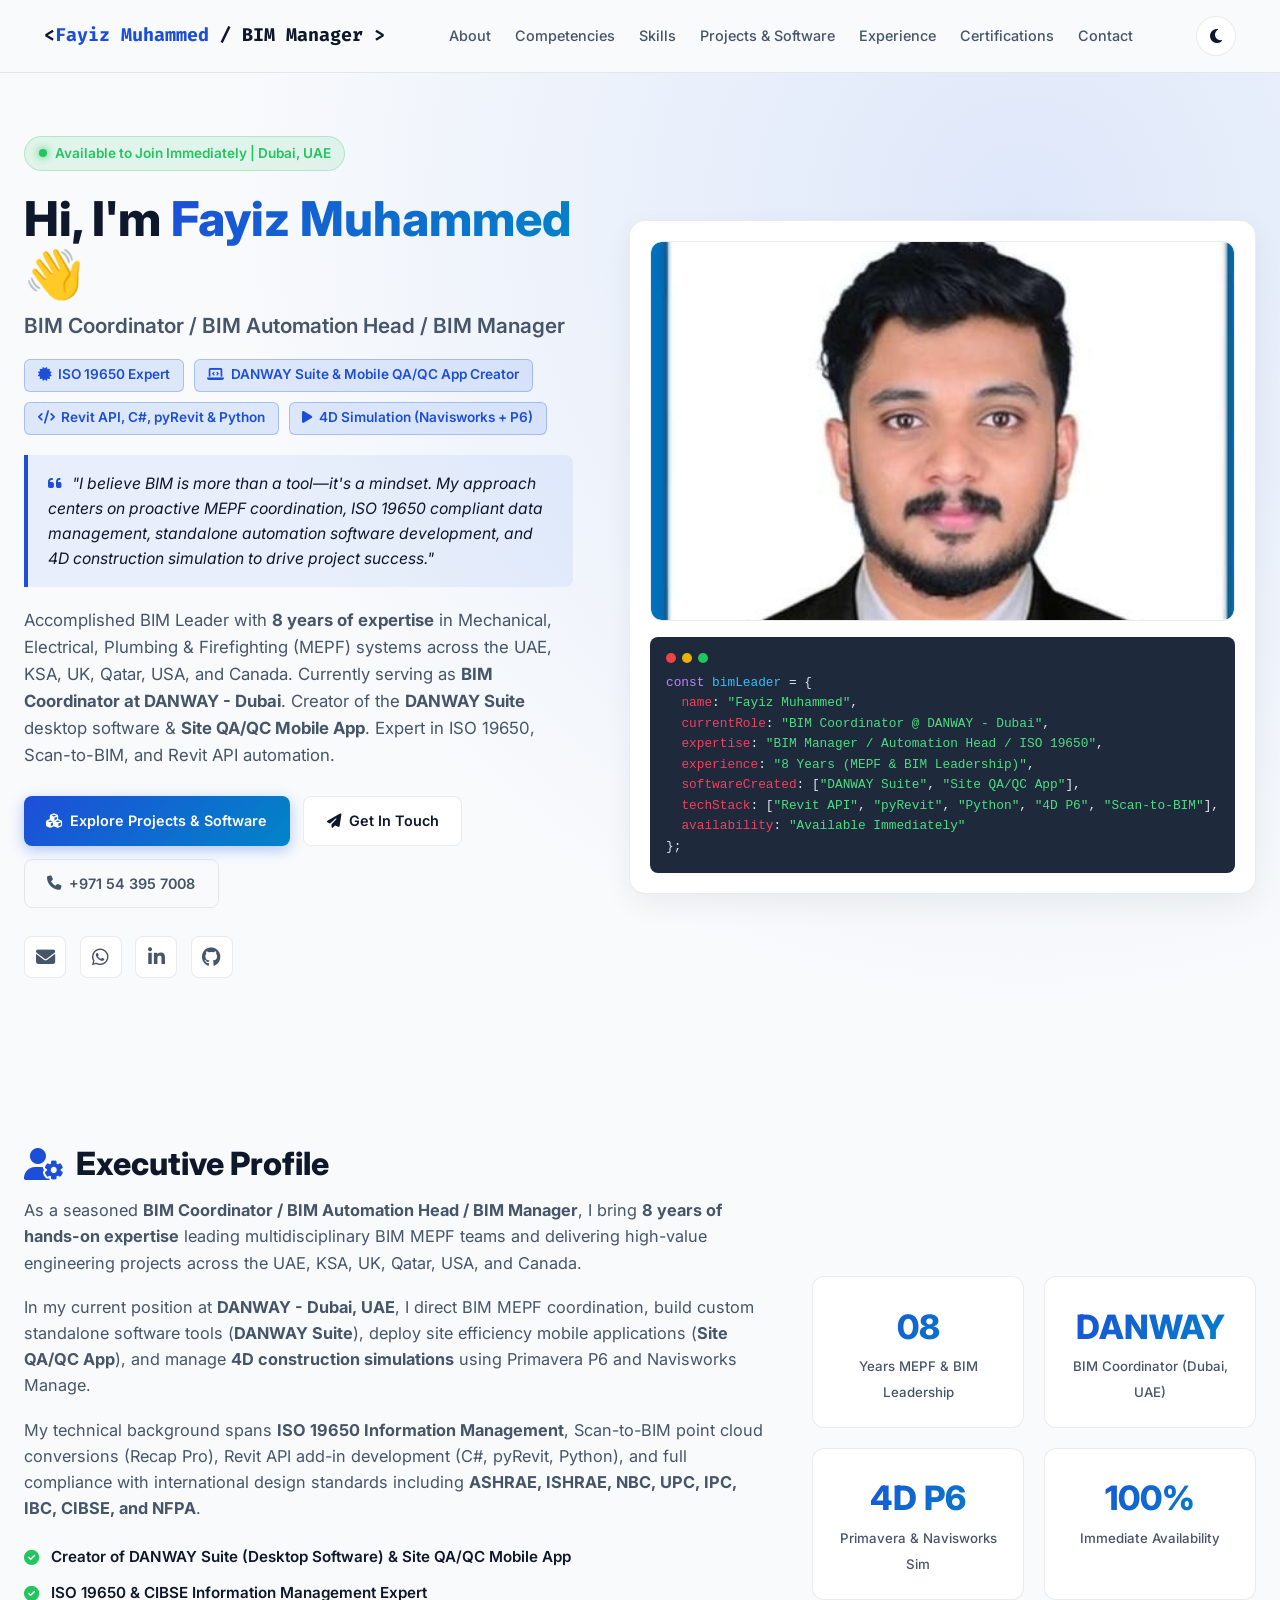
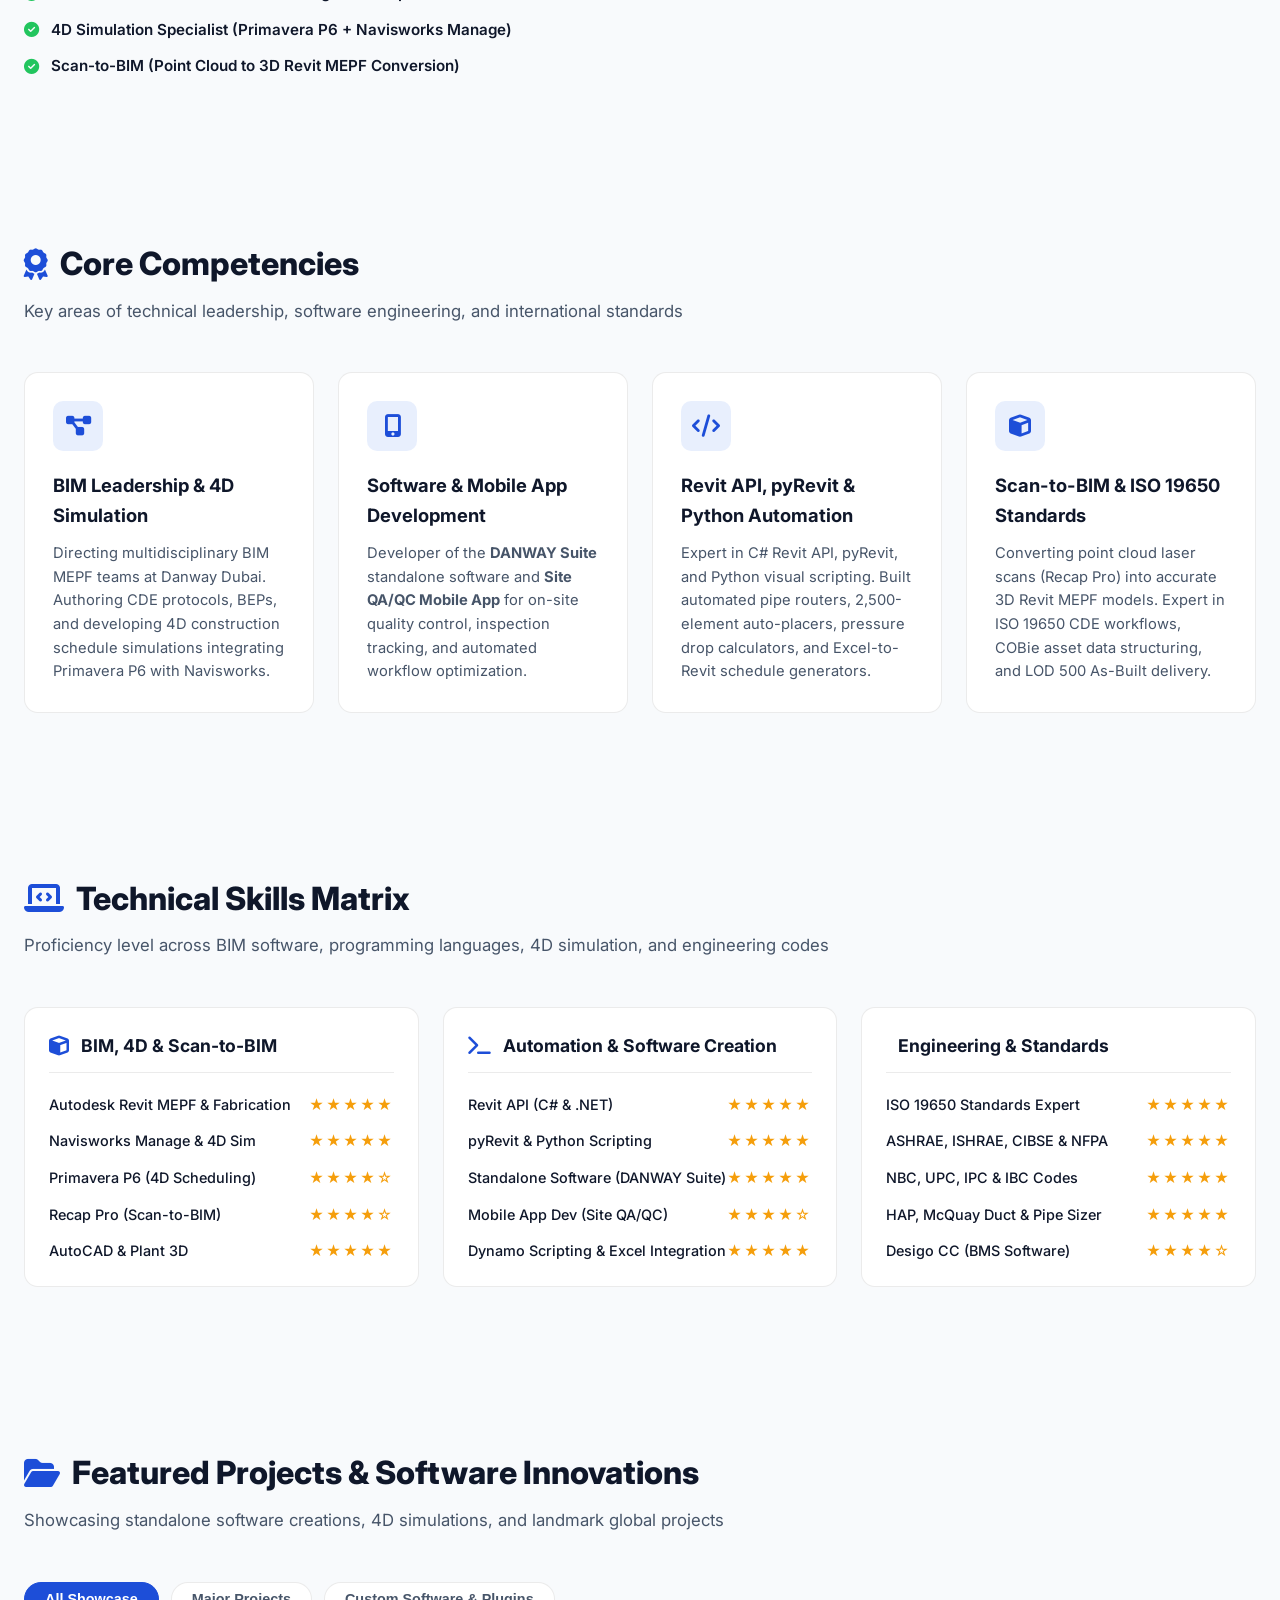
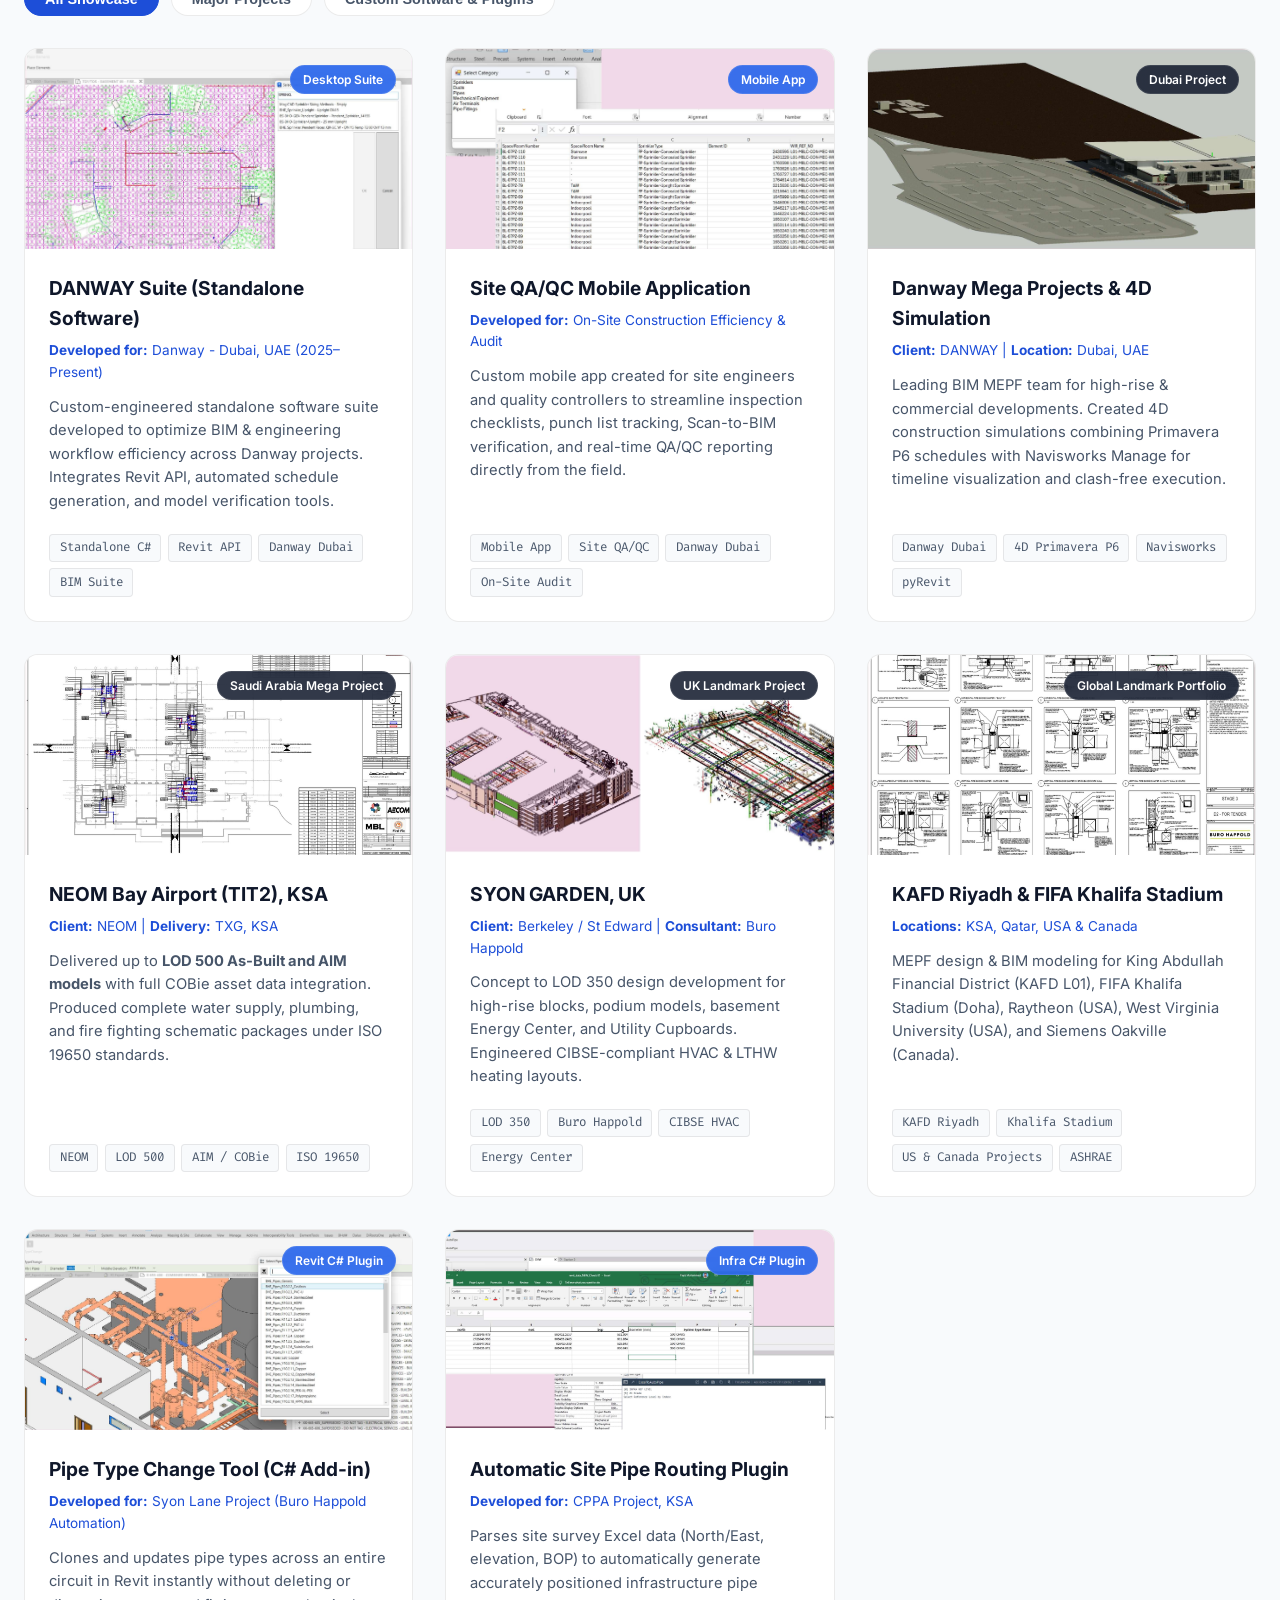
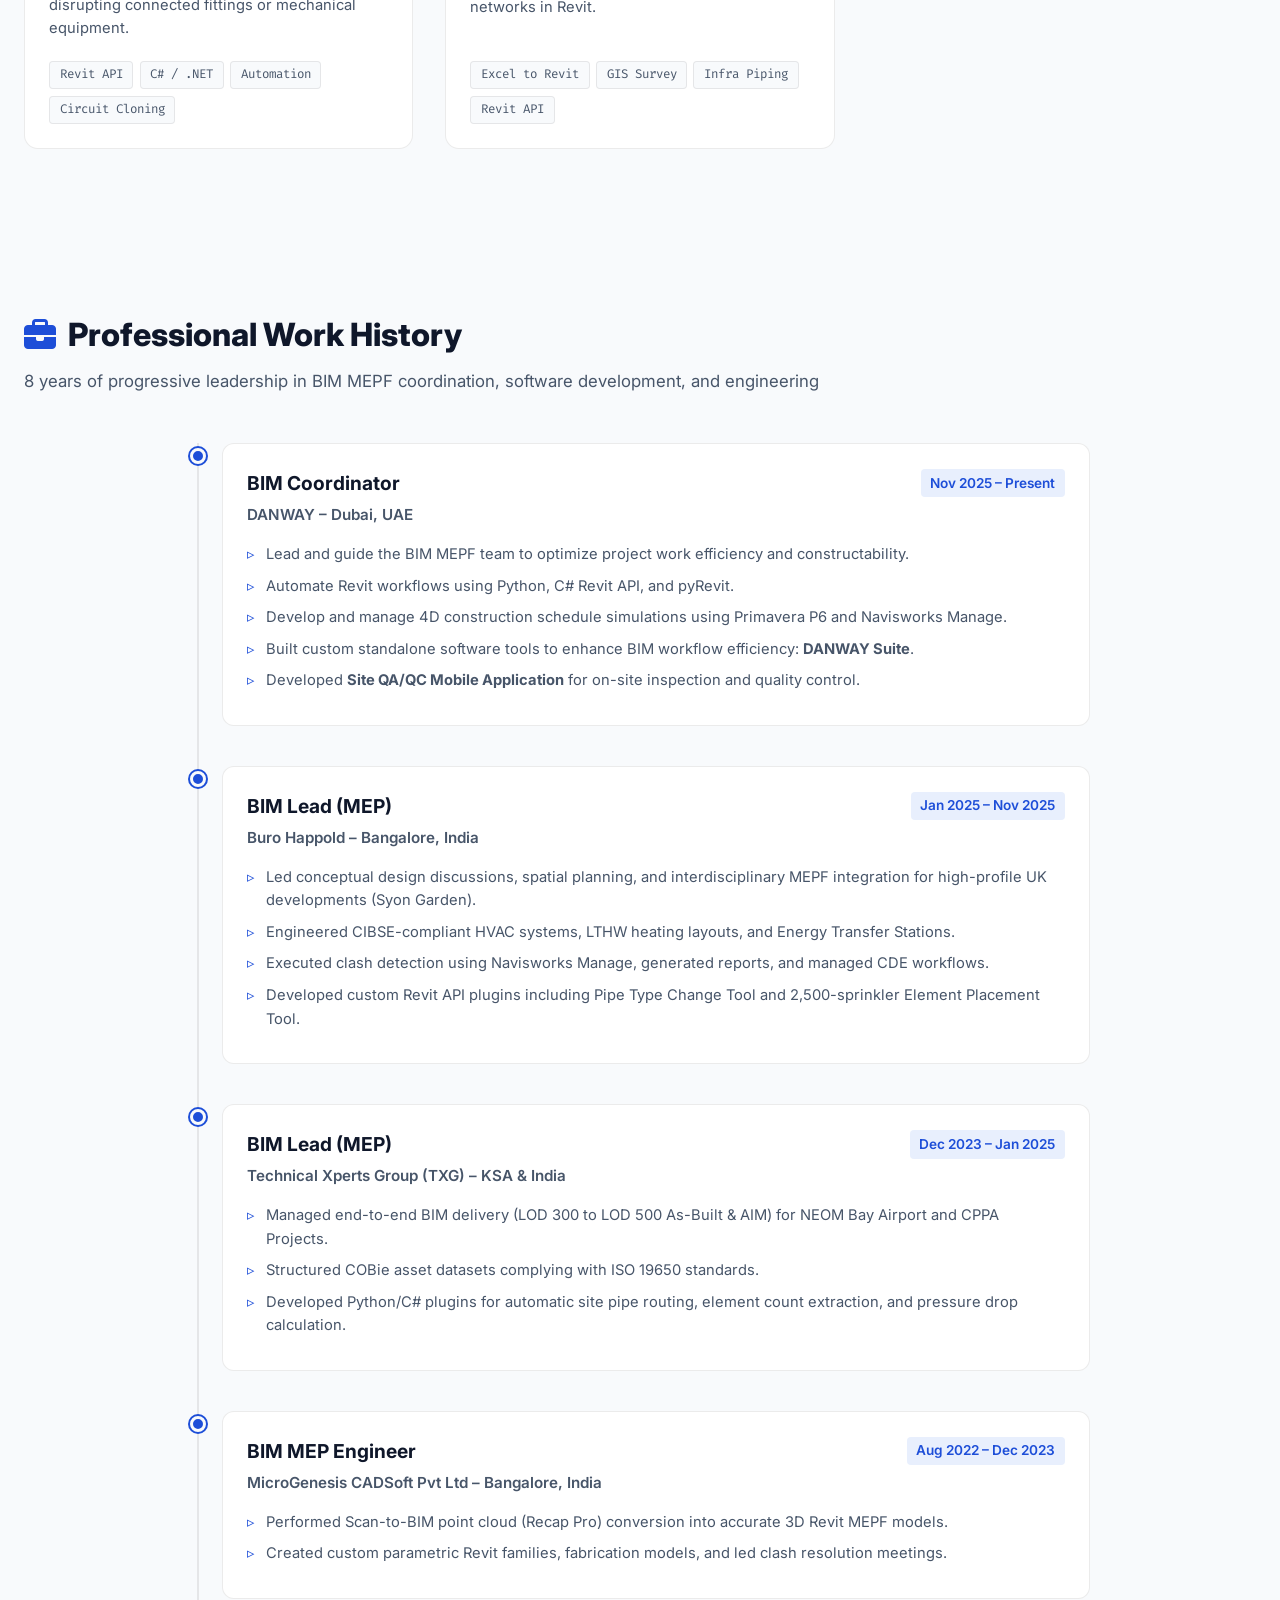
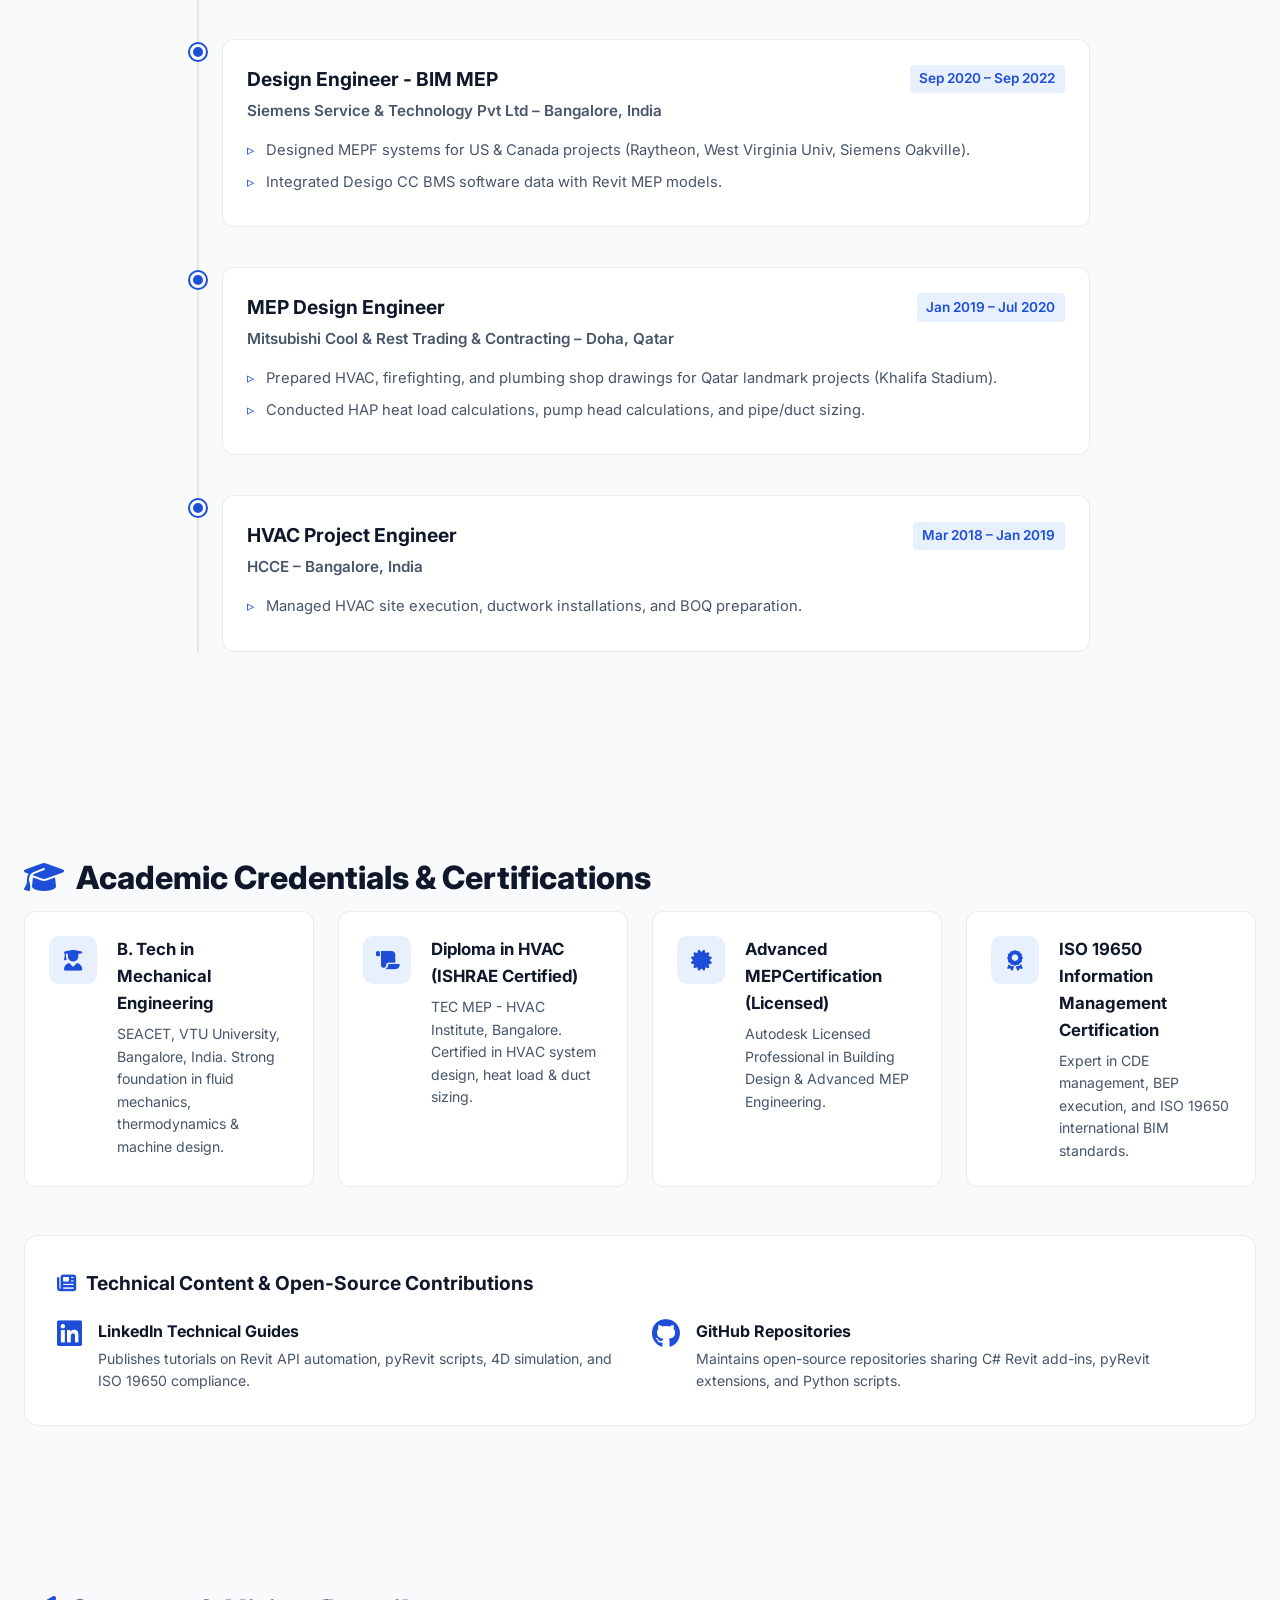
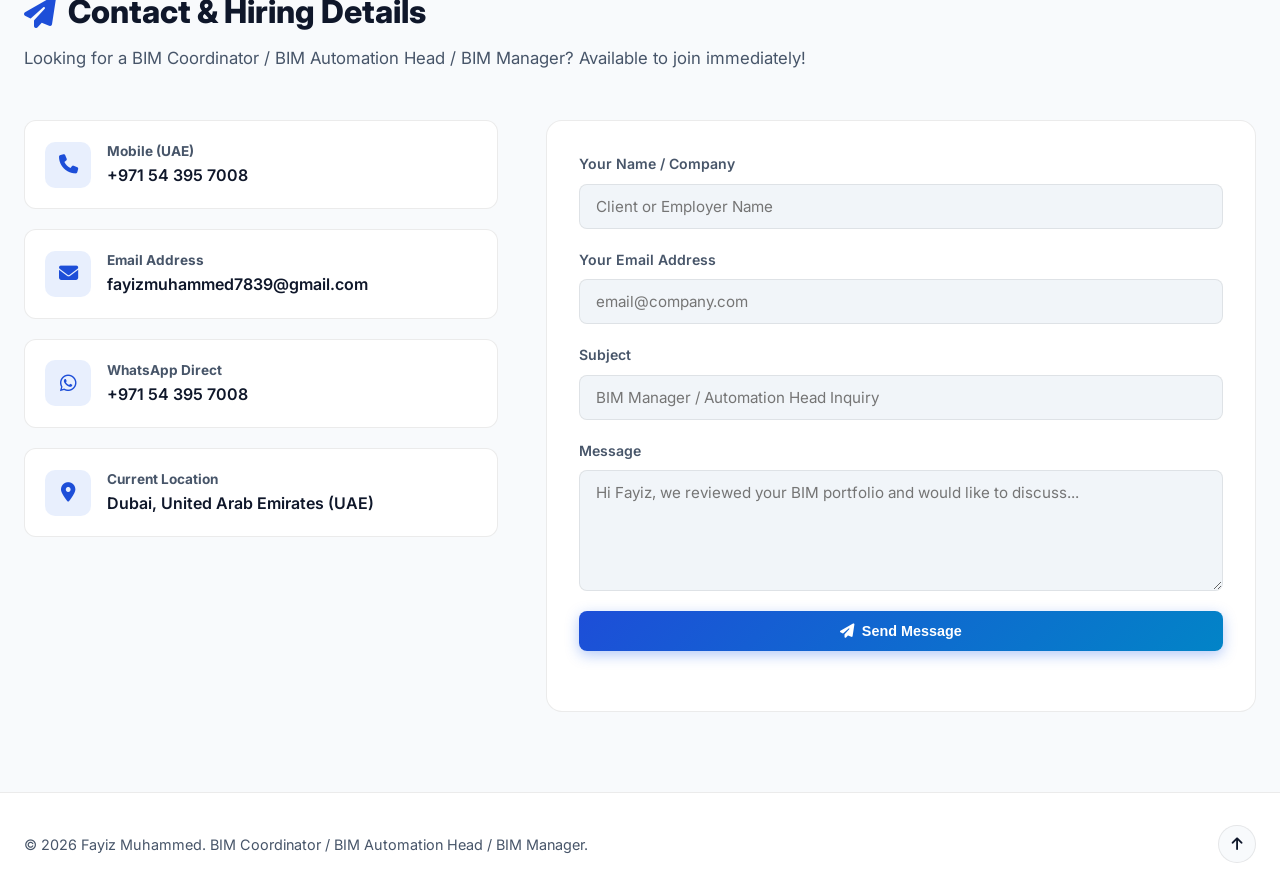
==== web/index.html @ 6f35c8e7 "Add files via upload" ====
<!DOCTYPE html>
<html lang="en" data-theme="dark">
<head>
    <meta charset="UTF-8">
    <meta name="viewport" content="width=device-width, initial-scale=1.0">
    <title>Fayiz Muhammed | BIM Coordinator / BIM Automation Head / BIM Manager | ISO 19650 Expert</title>
    <meta name="description" content="Official Portfolio of Fayiz Muhammed - BIM Coordinator at Danway Dubai, BIM Automation Head & BIM Manager. ISO 19650 Expert with 8 years experience across UAE, KSA, UK, Qatar, USA & Canada projects. Creator of DANWAY Suite & Site QA/QC Mobile App.">
    <!-- Font Awesome Icons -->
    <link rel="stylesheet" href="https://cdnjs.cloudflare.com/ajax/libs/font-awesome/6.4.0/css/all.min.css">
    <!-- Google Fonts -->
    <link rel="preconnect" href="https://fonts.googleapis.com">
    <link rel="preconnect" href="https://fonts.gstatic.com" crossorigin>
    <link href="https://fonts.googleapis.com/css2?family=Inter:wght@300;400;500;600;700;800&family=Fira+Code:wght@400;500;600&display=swap" rel="stylesheet">
    <link rel="stylesheet" href="styles.css">
</head>
<body>

    <!-- Navigation Bar -->
    <header class="navbar" id="navbar">
        <div class="nav-container">
            <a href="#hero" class="nav-logo">&lt;<span class="highlight">Fayiz Muhammed</span> / BIM Manager &gt;</a>
            
            <nav class="nav-links" id="nav-links">
                <a href="#about" class="nav-item">About</a>
                <a href="#competencies" class="nav-item">Competencies</a>
                <a href="#skills" class="nav-item">Skills</a>
                <a href="#projects" class="nav-item">Projects & Software</a>
                <a href="#experience" class="nav-item">Experience</a>
                <a href="#education" class="nav-item">Certifications</a>
                <a href="#contact" class="nav-item">Contact</a>
            </nav>

            <div class="nav-actions">
                <button id="theme-toggle" class="theme-toggle-btn" aria-label="Toggle theme">
                    <i class="fa-solid fa-moon"></i>
                </button>
                <button class="hamburger-menu" id="hamburger-menu" aria-label="Toggle Navigation">
                    <i class="fa-solid fa-bars"></i>
                </button>
            </div>
        </div>
    </header>

    <!-- Hero Section -->
    <section id="hero" class="hero-section">
        <div class="hero-container">
            <div class="hero-content">
                <div class="badge-status">
                    <span class="status-dot"></span> Available to Join Immediately | Dubai, UAE
                </div>
                <h1 class="hero-title">
                    Hi, I'm <span class="text-gradient">Fayiz Muhammed</span> 👋
                </h1>
                <h2 class="hero-subtitle">BIM Coordinator / BIM Automation Head / BIM Manager</h2>
                <div class="hero-tags">
                    <span class="hero-tag"><i class="fa-solid fa-certificate"></i> ISO 19650 Expert</span>
                    <span class="hero-tag"><i class="fa-solid fa-laptop-code"></i> DANWAY Suite & Mobile QA/QC App Creator</span>
                    <span class="hero-tag"><i class="fa-solid fa-code"></i> Revit API, C#, pyRevit & Python</span>
                    <span class="hero-tag"><i class="fa-solid fa-play"></i> 4D Simulation (Navisworks + P6)</span>
                </div>
                <p class="hero-quote">
                    <i class="fa-solid fa-quote-left quote-icon"></i>
                    <em>"I believe BIM is more than a tool—it's a mindset. My approach centers on proactive MEPF coordination, ISO 19650 compliant data management, standalone automation software development, and 4D construction simulation to drive project success."</em>
                </p>
                <p class="hero-description">
                    Accomplished BIM Leader with <strong>8 years of expertise</strong> in Mechanical, Electrical, Plumbing & Firefighting (MEPF) systems across the UAE, KSA, UK, Qatar, USA, and Canada. Currently serving as <strong>BIM Coordinator at DANWAY - Dubai</strong>. Creator of the <strong>DANWAY Suite</strong> desktop software & <strong>Site QA/QC Mobile App</strong>. Expert in ISO 19650, Scan-to-BIM, and Revit API automation.
                </p>
                <div class="hero-cta-buttons">
                    <a href="#projects" class="btn btn-primary"><i class="fa-solid fa-cubes"></i> Explore Projects & Software</a>
                    <a href="#contact" class="btn btn-secondary"><i class="fa-solid fa-paper-plane"></i> Get In Touch</a>
                    <a href="tel:+971543957008" class="btn btn-outline"><i class="fa-solid fa-phone"></i> +971 54 395 7008</a>
                </div>
                <div class="hero-socials">
                    <a href="mailto:fayizmuhammed7839@gmail.com" aria-label="Email"><i class="fa-solid fa-envelope"></i></a>
                    <a href="https://wa.me/971543957008" target="_blank" rel="noopener" aria-label="WhatsApp"><i class="fa-brands fa-whatsapp"></i></a>
                    <a href="https://linkedin.com" target="_blank" rel="noopener" aria-label="LinkedIn"><i class="fa-brands fa-linkedin-in"></i></a>
                    <a href="https://github.com/fayizmuhammed7839-ship-it" target="_blank" rel="noopener" aria-label="GitHub"><i class="fa-brands fa-github"></i></a>
                </div>
            </div>
            <div class="hero-avatar-container">
                <div class="avatar-card">
                    <div class="avatar-image-box">
                        <img src="images/fayiz_headshot_full.jpg" alt="Fayiz Muhammed Profile" class="profile-img" onerror="this.onerror=null; this.src='images/image8.png';">
                    </div>
                    <div class="code-snippet-box">
                        <div class="window-controls">
                            <span class="dot red"></span>
                            <span class="dot yellow"></span>
                            <span class="dot green"></span>
                        </div>
                        <pre><code><span class="kwd">const</span> <span class="var">bimLeader</span> = {
  <span class="prop">name</span>: <span class="str">"Fayiz Muhammed"</span>,
  <span class="prop">currentRole</span>: <span class="str">"BIM Coordinator @ DANWAY - Dubai"</span>,
  <span class="prop">expertise</span>: <span class="str">"BIM Manager / Automation Head / ISO 19650"</span>,
  <span class="prop">experience</span>: <span class="str">"8 Years (MEPF & BIM Leadership)"</span>,
  <span class="prop">softwareCreated</span>: [<span class="str">"DANWAY Suite"</span>, <span class="str">"Site QA/QC App"</span>],
  <span class="prop">techStack</span>: [<span class="str">"Revit API"</span>, <span class="str">"pyRevit"</span>, <span class="str">"Python"</span>, <span class="str">"4D P6"</span>, <span class="str">"Scan-to-BIM"</span>],
  <span class="prop">availability</span>: <span class="str">"Available Immediately"</span>
};</code></pre>
                    </div>
                </div>
            </div>
        </div>
    </section>

    <!-- About Section -->
    <section id="about" class="section about-section">
        <div class="section-container">
            <h2 class="section-title"><i class="fa-solid fa-user-gear"></i> Executive Profile</h2>
            <div class="about-grid">
                <div class="about-text">
                    <p>
                        As a seasoned <strong>BIM Coordinator / BIM Automation Head / BIM Manager</strong>, I bring <strong>8 years of hands-on expertise</strong> leading multidisciplinary BIM MEPF teams and delivering high-value engineering projects across the UAE, KSA, UK, Qatar, USA, and Canada.
                    </p>
                    <p>
                        In my current position at <strong>DANWAY - Dubai, UAE</strong>, I direct BIM MEPF coordination, build custom standalone software tools (<strong>DANWAY Suite</strong>), deploy site efficiency mobile applications (<strong>Site QA/QC App</strong>), and manage <strong>4D construction simulations</strong> using Primavera P6 and Navisworks Manage.
                    </p>
                    <p>
                        My technical background spans <strong>ISO 19650 Information Management</strong>, Scan-to-BIM point cloud conversions (Recap Pro), Revit API add-in development (C#, pyRevit, Python), and full compliance with international design standards including <strong>ASHRAE, ISHRAE, NBC, UPC, IPC, IBC, CIBSE, and NFPA</strong>.
                    </p>
                    <div class="about-highlights">
                        <div class="highlight-item">
                            <i class="fa-solid fa-circle-check"></i> Creator of DANWAY Suite (Desktop Software) & Site QA/QC Mobile App
                        </div>
                        <div class="highlight-item">
                            <i class="fa-solid fa-circle-check"></i> ISO 19650 & CIBSE Information Management Expert
                        </div>
                        <div class="highlight-item">
                            <i class="fa-solid fa-circle-check"></i> 4D Simulation Specialist (Primavera P6 + Navisworks Manage)
                        </div>
                        <div class="highlight-item">
                            <i class="fa-solid fa-circle-check"></i> Scan-to-BIM (Point Cloud to 3D Revit MEPF Conversion)
                        </div>
                    </div>
                </div>
                <div class="about-stats-grid">
                    <div class="stat-card">
                        <span class="stat-number">08</span>
                        <span class="stat-label">Years MEPF & BIM Leadership</span>
                    </div>
                    <div class="stat-card">
                        <span class="stat-number">DANWAY</span>
                        <span class="stat-label">BIM Coordinator (Dubai, UAE)</span>
                    </div>
                    <div class="stat-card">
                        <span class="stat-number">4D P6</span>
                        <span class="stat-label">Primavera & Navisworks Sim</span>
                    </div>
                    <div class="stat-card">
                        <span class="stat-number">100%</span>
                        <span class="stat-label">Immediate Availability</span>
                    </div>
                </div>
            </div>
        </div>
    </section>

    <!-- Core Competencies Section -->
    <section id="competencies" class="section competencies-section">
        <div class="section-container">
            <h2 class="section-title"><i class="fa-solid fa-award"></i> Core Competencies</h2>
            <p class="section-subtitle">Key areas of technical leadership, software engineering, and international standards</p>
            
            <div class="competencies-grid">
                <div class="competency-card">
                    <div class="comp-icon"><i class="fa-solid fa-diagram-project"></i></div>
                    <h3>BIM Leadership & 4D Simulation</h3>
                    <p>Directing multidisciplinary BIM MEPF teams at Danway Dubai. Authoring CDE protocols, BEPs, and developing 4D construction schedule simulations integrating Primavera P6 with Navisworks.</p>
                </div>

                <div class="competency-card">
                    <div class="comp-icon"><i class="fa-solid fa-mobile-screen-button"></i></div>
                    <h3>Software & Mobile App Development</h3>
                    <p>Developer of the <strong>DANWAY Suite</strong> standalone software and <strong>Site QA/QC Mobile App</strong> for on-site quality control, inspection tracking, and automated workflow optimization.</p>
                </div>

                <div class="competency-card">
                    <div class="comp-icon"><i class="fa-solid fa-code"></i></div>
                    <h3>Revit API, pyRevit & Python Automation</h3>
                    <p>Expert in C# Revit API, pyRevit, and Python visual scripting. Built automated pipe routers, 2,500-element auto-placers, pressure drop calculators, and Excel-to-Revit schedule generators.</p>
                </div>

                <div class="competency-card">
                    <div class="comp-icon"><i class="fa-solid fa-cube"></i></div>
                    <h3>Scan-to-BIM & ISO 19650 Standards</h3>
                    <p>Converting point cloud laser scans (Recap Pro) into accurate 3D Revit MEPF models. Expert in ISO 19650 CDE workflows, COBie asset data structuring, and LOD 500 As-Built delivery.</p>
                </div>
            </div>
        </div>
    </section>

    <!-- Skills Section -->
    <section id="skills" class="section skills-section">
        <div class="section-container">
            <h2 class="section-title"><i class="fa-solid fa-laptop-code"></i> Technical Skills Matrix</h2>
            <p class="section-subtitle">Proficiency level across BIM software, programming languages, 4D simulation, and engineering codes</p>
            
            <div class="skills-grid">
                <!-- BIM & Modeling -->
                <div class="skill-category-card">
                    <div class="category-header">
                        <i class="fa-solid fa-cube category-icon"></i>
                        <h3>BIM, 4D & Scan-to-BIM</h3>
                    </div>
                    <div class="skill-ratings-list">
                        <div class="rating-item">
                            <span class="skill-name">Autodesk Revit MEPF & Fabrication</span>
                            <span class="stars">★★★★★</span>
                        </div>
                        <div class="rating-item">
                            <span class="skill-name">Navisworks Manage & 4D Sim</span>
                            <span class="stars">★★★★★</span>
                        </div>
                        <div class="rating-item">
                            <span class="skill-name">Primavera P6 (4D Scheduling)</span>
                            <span class="stars">★★★★☆</span>
                        </div>
                        <div class="rating-item">
                            <span class="skill-name">Recap Pro (Scan-to-BIM)</span>
                            <span class="stars">★★★★☆</span>
                        </div>
                        <div class="rating-item">
                            <span class="skill-name">AutoCAD & Plant 3D</span>
                            <span class="stars">★★★★★</span>
                        </div>
                    </div>
                </div>

                <!-- Automation & Programming -->
                <div class="skill-category-card">
                    <div class="category-header">
                        <i class="fa-solid fa-terminal category-icon"></i>
                        <h3>Automation & Software Creation</h3>
                    </div>
                    <div class="skill-ratings-list">
                        <div class="rating-item">
                            <span class="skill-name">Revit API (C# & .NET)</span>
                            <span class="stars">★★★★★</span>
                        </div>
                        <div class="rating-item">
                            <span class="skill-name">pyRevit & Python Scripting</span>
                            <span class="stars">★★★★★</span>
                        </div>
                        <div class="rating-item">
                            <span class="skill-name">Standalone Software (DANWAY Suite)</span>
                            <span class="stars">★★★★★</span>
                        </div>
                        <div class="rating-item">
                            <span class="skill-name">Mobile App Dev (Site QA/QC)</span>
                            <span class="stars">★★★★☆</span>
                        </div>
                        <div class="rating-item">
                            <span class="skill-name">Dynamo Scripting & Excel Integration</span>
                            <span class="stars">★★★★★</span>
                        </div>
                    </div>
                </div>

                <!-- Engineering & Standards -->
                <div class="skill-category-card">
                    <div class="category-header">
                        <i class="fa-solid fa-cloud-nodes category-icon"></i>
                        <h3>Engineering & Standards</h3>
                    </div>
                    <div class="skill-ratings-list">
                        <div class="rating-item">
                            <span class="skill-name">ISO 19650 Standards Expert</span>
                            <span class="stars">★★★★★</span>
                        </div>
                        <div class="rating-item">
                            <span class="skill-name">ASHRAE, ISHRAE, CIBSE & NFPA</span>
                            <span class="stars">★★★★★</span>
                        </div>
                        <div class="rating-item">
                            <span class="skill-name">NBC, UPC, IPC & IBC Codes</span>
                            <span class="stars">★★★★★</span>
                        </div>
                        <div class="rating-item">
                            <span class="skill-name">HAP, McQuay Duct & Pipe Sizer</span>
                            <span class="stars">★★★★★</span>
                        </div>
                        <div class="rating-item">
                            <span class="skill-name">Desigo CC (BMS Software)</span>
                            <span class="stars">★★★★☆</span>
                        </div>
                    </div>
                </div>
            </div>
        </div>
    </section>

    <!-- Projects & Automation Section -->
    <section id="projects" class="section projects-section">
        <div class="section-container">
            <h2 class="section-title"><i class="fa-solid fa-folder-open"></i> Featured Projects & Software Innovations</h2>
            <p class="section-subtitle">Showcasing standalone software creations, 4D simulations, and landmark global projects</p>

            <div class="project-filters">
                <button class="filter-btn active" data-filter="all">All Showcase</button>
                <button class="filter-btn" data-filter="project">Major Projects</button>
                <button class="filter-btn" data-filter="automation">Custom Software & Plugins</button>
            </div>

            <div class="projects-grid">
                <!-- Software 1: DANWAY Suite -->
                <div class="project-card" data-category="automation">
                    <div class="project-image">
                        <img src="images/image37.jpg" alt="DANWAY Suite Software" class="project-img-file">
                        <span class="project-badge plugin">Desktop Suite</span>
                    </div>
                    <div class="project-content">
                        <h3 class="project-title">DANWAY Suite (Standalone Software)</h3>
                        <p class="project-client"><strong>Developed for:</strong> Danway - Dubai, UAE (2025–Present)</p>
                        <p class="project-description">
                            Custom-engineered standalone software suite developed to optimize BIM & engineering workflow efficiency across Danway projects. Integrates Revit API, automated schedule generation, and model verification tools.
                        </p>
                        <div class="project-tech">
                            <span>Standalone C#</span>
                            <span>Revit API</span>
                            <span>Danway Dubai</span>
                            <span>BIM Suite</span>
                        </div>
                    </div>
                </div>

                <!-- Software 2: Mobile Site QA/QC App -->
                <div class="project-card" data-category="automation">
                    <div class="project-image">
                        <img src="images/image50.jpg" alt="Site QA/QC Mobile App" class="project-img-file">
                        <span class="project-badge plugin">Mobile App</span>
                    </div>
                    <div class="project-content">
                        <h3 class="project-title">Site QA/QC Mobile Application</h3>
                        <p class="project-client"><strong>Developed for:</strong> On-Site Construction Efficiency & Audit</p>
                        <p class="project-description">
                            Custom mobile app created for site engineers and quality controllers to streamline inspection checklists, punch list tracking, Scan-to-BIM verification, and real-time QA/QC reporting directly from the field.
                        </p>
                        <div class="project-tech">
                            <span>Mobile App</span>
                            <span>Site QA/QC</span>
                            <span>Danway Dubai</span>
                            <span>On-Site Audit</span>
                        </div>
                    </div>
                </div>

                <!-- Project 1: Danway Dubai & 4D Simulation -->
                <div class="project-card" data-category="project">
                    <div class="project-image">
                        <img src="images/image41.jpg" alt="Danway Dubai 4D Simulation" class="project-img-file">
                        <span class="project-badge">Dubai Project</span>
                    </div>
                    <div class="project-content">
                        <h3 class="project-title">Danway Mega Projects & 4D Simulation</h3>
                        <p class="project-client"><strong>Client:</strong> DANWAY | <strong>Location:</strong> Dubai, UAE</p>
                        <p class="project-description">
                            Leading BIM MEPF team for high-rise & commercial developments. Created 4D construction simulations combining Primavera P6 schedules with Navisworks Manage for timeline visualization and clash-free execution.
                        </p>
                        <div class="project-tech">
                            <span>Danway Dubai</span>
                            <span>4D Primavera P6</span>
                            <span>Navisworks</span>
                            <span>pyRevit</span>
                        </div>
                    </div>
                </div>

                <!-- Project 2: NEOM Bay Airport -->
                <div class="project-card" data-category="project">
                    <div class="project-image">
                        <img src="images/image42.jpg" alt="NEOM Bay Airport" class="project-img-file">
                        <span class="project-badge">Saudi Arabia Mega Project</span>
                    </div>
                    <div class="project-content">
                        <h3 class="project-title">NEOM Bay Airport (TIT2), KSA</h3>
                        <p class="project-client"><strong>Client:</strong> NEOM | <strong>Delivery:</strong> TXG, KSA</p>
                        <p class="project-description">
                            Delivered up to <strong>LOD 500 As-Built and AIM models</strong> with full COBie asset data integration. Produced complete water supply, plumbing, and fire fighting schematic packages under ISO 19650 standards.
                        </p>
                        <div class="project-tech">
                            <span>NEOM</span>
                            <span>LOD 500</span>
                            <span>AIM / COBie</span>
                            <span>ISO 19650</span>
                        </div>
                    </div>
                </div>

                <!-- Project 3: SYON GARDEN, UK -->
                <div class="project-card" data-category="project">
                    <div class="project-image">
                        <img src="images/image20.jpg" alt="Syon Garden UK" class="project-img-file">
                        <span class="project-badge">UK Landmark Project</span>
                    </div>
                    <div class="project-content">
                        <h3 class="project-title">SYON GARDEN, UK</h3>
                        <p class="project-client"><strong>Client:</strong> Berkeley / St Edward | <strong>Consultant:</strong> Buro Happold</p>
                        <p class="project-description">
                            Concept to LOD 350 design development for high-rise blocks, podium models, basement Energy Center, and Utility Cupboards. Engineered CIBSE-compliant HVAC & LTHW heating layouts.
                        </p>
                        <div class="project-tech">
                            <span>LOD 350</span>
                            <span>Buro Happold</span>
                            <span>CIBSE HVAC</span>
                            <span>Energy Center</span>
                        </div>
                    </div>
                </div>

                <!-- Project 4: KAFD Riyadh & Khalifa Stadium -->
                <div class="project-card" data-category="project">
                    <div class="project-image">
                        <img src="images/image31.jpg" alt="KAFD Riyadh & Khalifa Stadium" class="project-img-file">
                        <span class="project-badge">Global Landmark Portfolio</span>
                    </div>
                    <div class="project-content">
                        <h3 class="project-title">KAFD Riyadh & FIFA Khalifa Stadium</h3>
                        <p class="project-client"><strong>Locations:</strong> KSA, Qatar, USA & Canada</p>
                        <p class="project-description">
                            MEPF design & BIM modeling for King Abdullah Financial District (KAFD L01), FIFA Khalifa Stadium (Doha), Raytheon (USA), West Virginia University (USA), and Siemens Oakville (Canada).
                        </p>
                        <div class="project-tech">
                            <span>KAFD Riyadh</span>
                            <span>Khalifa Stadium</span>
                            <span>US & Canada Projects</span>
                            <span>ASHRAE</span>
                        </div>
                    </div>
                </div>

                <!-- Plugin: Pipe Type Change Tool -->
                <div class="project-card" data-category="automation">
                    <div class="project-image">
                        <img src="images/image34.jpg" alt="Pipe Type Change Tool" class="project-img-file">
                        <span class="project-badge plugin">Revit C# Plugin</span>
                    </div>
                    <div class="project-content">
                        <h3 class="project-title">Pipe Type Change Tool (C# Add-in)</h3>
                        <p class="project-client"><strong>Developed for:</strong> Syon Lane Project (Buro Happold Automation)</p>
                        <p class="project-description">
                            Clones and updates pipe types across an entire circuit in Revit instantly without deleting or disrupting connected fittings or mechanical equipment.
                        </p>
                        <div class="project-tech">
                            <span>Revit API</span>
                            <span>C# / .NET</span>
                            <span>Automation</span>
                            <span>Circuit Cloning</span>
                        </div>
                    </div>
                </div>

                <!-- Plugin: Site Pipe Routing Plugin -->
                <div class="project-card" data-category="automation">
                    <div class="project-image">
                        <img src="images/image47.png" alt="Auto Pipe Routing Plugin" class="project-img-file">
                        <span class="project-badge plugin">Infra C# Plugin</span>
                    </div>
                    <div class="project-content">
                        <h3 class="project-title">Automatic Site Pipe Routing Plugin</h3>
                        <p class="project-client"><strong>Developed for:</strong> CPPA Project, KSA</p>
                        <p class="project-description">
                            Parses site survey Excel data (North/East, elevation, BOP) to automatically generate accurately positioned infrastructure pipe networks in Revit.
                        </p>
                        <div class="project-tech">
                            <span>Excel to Revit</span>
                            <span>GIS Survey</span>
                            <span>Infra Piping</span>
                            <span>Revit API</span>
                        </div>
                    </div>
                </div>

            </div>
        </div>
    </section>

    <!-- Experience Timeline -->
    <section id="experience" class="section experience-section">
        <div class="section-container">
            <h2 class="section-title"><i class="fa-solid fa-briefcase"></i> Professional Work History</h2>
            <p class="section-subtitle">8 years of progressive leadership in BIM MEPF coordination, software development, and engineering</p>
            
            <div class="timeline">
                <!-- Role 1 -->
                <div class="timeline-item">
                    <div class="timeline-marker"></div>
                    <div class="timeline-content">
                        <div class="timeline-header">
                            <h3 class="role-title">BIM Coordinator</h3>
                            <span class="timeline-date">Nov 2025 – Present</span>
                        </div>
                        <h4 class="company-name">DANWAY – Dubai, UAE</h4>
                        <ul class="experience-list">
                            <li>Lead and guide the BIM MEPF team to optimize project work efficiency and constructability.</li>
                            <li>Automate Revit workflows using Python, C# Revit API, and pyRevit.</li>
                            <li>Develop and manage 4D construction schedule simulations using Primavera P6 and Navisworks Manage.</li>
                            <li>Built custom standalone software tools to enhance BIM workflow efficiency: <strong>DANWAY Suite</strong>.</li>
                            <li>Developed <strong>Site QA/QC Mobile Application</strong> for on-site inspection and quality control.</li>
                        </ul>
                    </div>
                </div>

                <!-- Role 2 -->
                <div class="timeline-item">
                    <div class="timeline-marker"></div>
                    <div class="timeline-content">
                        <div class="timeline-header">
                            <h3 class="role-title">BIM Lead (MEP)</h3>
                            <span class="timeline-date">Jan 2025 – Nov 2025</span>
                        </div>
                        <h4 class="company-name">Buro Happold – Bangalore, India</h4>
                        <ul class="experience-list">
                            <li>Led conceptual design discussions, spatial planning, and interdisciplinary MEPF integration for high-profile UK developments (Syon Garden).</li>
                            <li>Engineered CIBSE-compliant HVAC systems, LTHW heating layouts, and Energy Transfer Stations.</li>
                            <li>Executed clash detection using Navisworks Manage, generated reports, and managed CDE workflows.</li>
                            <li>Developed custom Revit API plugins including Pipe Type Change Tool and 2,500-sprinkler Element Placement Tool.</li>
                        </ul>
                    </div>
                </div>

                <!-- Role 3 -->
                <div class="timeline-item">
                    <div class="timeline-marker"></div>
                    <div class="timeline-content">
                        <div class="timeline-header">
                            <h3 class="role-title">BIM Lead (MEP)</h3>
                            <span class="timeline-date">Dec 2023 – Jan 2025</span>
                        </div>
                        <h4 class="company-name">Technical Xperts Group (TXG) – KSA & India</h4>
                        <ul class="experience-list">
                            <li>Managed end-to-end BIM delivery (LOD 300 to LOD 500 As-Built & AIM) for NEOM Bay Airport and CPPA Projects.</li>
                            <li>Structured COBie asset datasets complying with ISO 19650 standards.</li>
                            <li>Developed Python/C# plugins for automatic site pipe routing, element count extraction, and pressure drop calculation.</li>
                        </ul>
                    </div>
                </div>

                <!-- Role 4 -->
                <div class="timeline-item">
                    <div class="timeline-marker"></div>
                    <div class="timeline-content">
                        <div class="timeline-header">
                            <h3 class="role-title">BIM MEP Engineer</h3>
                            <span class="timeline-date">Aug 2022 – Dec 2023</span>
                        </div>
                        <h4 class="company-name">MicroGenesis CADSoft Pvt Ltd – Bangalore, India</h4>
                        <ul class="experience-list">
                            <li>Performed Scan-to-BIM point cloud (Recap Pro) conversion into accurate 3D Revit MEPF models.</li>
                            <li>Created custom parametric Revit families, fabrication models, and led clash resolution meetings.</li>
                        </ul>
                    </div>
                </div>

                <!-- Role 5 -->
                <div class="timeline-item">
                    <div class="timeline-marker"></div>
                    <div class="timeline-content">
                        <div class="timeline-header">
                            <h3 class="role-title">Design Engineer - BIM MEP</h3>
                            <span class="timeline-date">Sep 2020 – Sep 2022</span>
                        </div>
                        <h4 class="company-name">Siemens Service & Technology Pvt Ltd – Bangalore, India</h4>
                        <ul class="experience-list">
                            <li>Designed MEPF systems for US & Canada projects (Raytheon, West Virginia Univ, Siemens Oakville).</li>
                            <li>Integrated Desigo CC BMS software data with Revit MEP models.</li>
                        </ul>
                    </div>
                </div>

                <!-- Role 6 -->
                <div class="timeline-item">
                    <div class="timeline-marker"></div>
                    <div class="timeline-content">
                        <div class="timeline-header">
                            <h3 class="role-title">MEP Design Engineer</h3>
                            <span class="timeline-date">Jan 2019 – Jul 2020</span>
                        </div>
                        <h4 class="company-name">Mitsubishi Cool & Rest Trading & Contracting – Doha, Qatar</h4>
                        <ul class="experience-list">
                            <li>Prepared HVAC, firefighting, and plumbing shop drawings for Qatar landmark projects (Khalifa Stadium).</li>
                            <li>Conducted HAP heat load calculations, pump head calculations, and pipe/duct sizing.</li>
                        </ul>
                    </div>
                </div>

                <!-- Role 7 -->
                <div class="timeline-item">
                    <div class="timeline-marker"></div>
                    <div class="timeline-content">
                        <div class="timeline-header">
                            <h3 class="role-title">HVAC Project Engineer</h3>
                            <span class="timeline-date">Mar 2018 – Jan 2019</span>
                        </div>
                        <h4 class="company-name">HCCE – Bangalore, India</h4>
                        <ul class="experience-list">
                            <li>Managed HVAC site execution, ductwork installations, and BOQ preparation.</li>
                        </ul>
                    </div>
                </div>
            </div>
        </div>
    </section>

    <!-- Education & Certifications -->
    <section id="education" class="section education-section">
        <div class="section-container">
            <h2 class="section-title"><i class="fa-solid fa-graduation-cap"></i> Academic Credentials & Certifications</h2>
            
            <div class="education-grid">
                <div class="edu-card">
                    <div class="edu-icon"><i class="fa-solid fa-user-graduate"></i></div>
                    <div class="edu-details">
                        <h3>B. Tech in Mechanical Engineering</h3>
                        <p class="edu-institution">SEACET, VTU University, Bangalore, India. Strong foundation in fluid mechanics, thermodynamics & machine design.</p>
                    </div>
                </div>

                <div class="edu-card">
                    <div class="edu-icon"><i class="fa-solid fa-scroll"></i></div>
                    <div class="edu-details">
                        <h3>Diploma in HVAC (ISHRAE Certified)</h3>
                        <p class="edu-institution">TEC MEP - HVAC Institute, Bangalore. Certified in HVAC system design, heat load & duct sizing.</p>
                    </div>
                </div>

                <div class="edu-card">
                    <div class="edu-icon"><i class="fa-solid fa-certificate"></i></div>
                    <div class="edu-details">
                        <h3>Advanced MEPCertification (Licensed)</h3>
                        <p class="edu-institution">Autodesk Licensed Professional in Building Design & Advanced MEP Engineering.</p>
                    </div>
                </div>

                <div class="edu-card">
                    <div class="edu-icon"><i class="fa-solid fa-award"></i></div>
                    <div class="edu-details">
                        <h3>ISO 19650 Information Management Certification</h3>
                        <p class="edu-institution">Expert in CDE management, BEP execution, and ISO 19650 international BIM standards.</p>
                    </div>
                </div>
            </div>

            <!-- Publications & Community -->
            <div class="thought-leadership-box">
                <h3><i class="fa-solid fa-newspaper"></i> Technical Content & Open-Source Contributions</h3>
                <div class="tl-grid">
                    <div class="tl-item">
                        <i class="fa-brands fa-linkedin"></i>
                        <div>
                            <h4>LinkedIn Technical Guides</h4>
                            <p>Publishes tutorials on Revit API automation, pyRevit scripts, 4D simulation, and ISO 19650 compliance.</p>
                        </div>
                    </div>
                    <div class="tl-item">
                        <i class="fa-brands fa-github"></i>
                        <div>
                            <h4>GitHub Repositories</h4>
                            <p>Maintains open-source repositories sharing C# Revit add-ins, pyRevit extensions, and Python scripts.</p>
                        </div>
                    </div>
                </div>
            </div>
        </div>
    </section>

    <!-- Contact Section -->
    <section id="contact" class="section contact-section">
        <div class="section-container">
            <h2 class="section-title"><i class="fa-solid fa-paper-plane"></i> Contact & Hiring Details</h2>
            <p class="section-subtitle">Looking for a BIM Coordinator / BIM Automation Head / BIM Manager? Available to join immediately!</p>

            <div class="contact-grid">
                <!-- Info cards -->
                <div class="contact-info">
                    <div class="contact-card">
                        <div class="contact-icon"><i class="fa-solid fa-phone"></i></div>
                        <div>
                            <h4>Mobile (UAE)</h4>
                            <a href="tel:+971543957008">+971 54 395 7008</a>
                        </div>
                    </div>
                    <div class="contact-card">
                        <div class="contact-icon"><i class="fa-solid fa-envelope"></i></div>
                        <div>
                            <h4>Email Address</h4>
                            <a href="mailto:fayizmuhammed7839@gmail.com">fayizmuhammed7839@gmail.com</a>
                        </div>
                    </div>
                    <div class="contact-card">
                        <div class="contact-icon"><i class="fa-brands fa-whatsapp"></i></div>
                        <div>
                            <h4>WhatsApp Direct</h4>
                            <a href="https://wa.me/971543957008" target="_blank">+971 54 395 7008</a>
                        </div>
                    </div>
                    <div class="contact-card">
                        <div class="contact-icon"><i class="fa-solid fa-location-dot"></i></div>
                        <div>
                            <h4>Current Location</h4>
                            <p>Dubai, United Arab Emirates (UAE)</p>
                        </div>
                    </div>
                </div>

                <!-- Contact Form -->
                <div class="contact-form-container">
                    <form id="contact-form" class="contact-form">
                        <div class="form-group">
                            <label for="name">Your Name / Company</label>
                            <input type="text" id="name" name="name" placeholder="Client or Employer Name" required>
                        </div>
                        <div class="form-group">
                            <label for="email">Your Email Address</label>
                            <input type="email" id="email" name="email" placeholder="email@company.com" required>
                        </div>
                        <div class="form-group">
                            <label for="subject">Subject</label>
                            <input type="text" id="subject" name="subject" placeholder="BIM Manager / Automation Head Inquiry" required>
                        </div>
                        <div class="form-group">
                            <label for="message">Message</label>
                            <textarea id="message" name="message" rows="5" placeholder="Hi Fayiz, we reviewed your BIM portfolio and would like to discuss..." required></textarea>
                        </div>
                        <button type="submit" class="btn btn-primary btn-block"><i class="fa-solid fa-paper-plane"></i> Send Message</button>
                        <p id="form-status" class="form-status"></p>
                    </form>
                </div>
            </div>
        </div>
    </section>

    <!-- Footer -->
    <footer class="footer">
        <div class="footer-container">
            <p>&copy; <span id="year"></span> Fayiz Muhammed. BIM Coordinator / BIM Automation Head / BIM Manager.</p>
            <a href="#hero" class="back-to-top" aria-label="Back to top"><i class="fa-solid fa-arrow-up"></i></a>
        </div>
    </footer>

    <script src="script.js"></script>
</body>
</html>
---- web/styles.css ----
/* ==========================================
   FAYIZ MUHAMMED PORTFOLIO STYLES
   ========================================== */

/* Theme Variables */
:root[data-theme="dark"] {
    --bg-primary: #0b132b;
    --bg-secondary: #1c2541;
    --bg-card: rgba(28, 37, 65, 0.85);
    --bg-input: #2a3759;
    --text-primary: #f8fafc;
    --text-secondary: #94a3b8;
    --text-muted: #64748b;
    --accent-color: #3b82f6;
    --accent-hover: #2563eb;
    --accent-gradient: linear-gradient(135deg, #2563eb 0%, #06b6d4 100%);
    --border-color: rgba(255, 255, 255, 0.1);
    --shadow-color: rgba(0, 0, 0, 0.4);
    --code-bg: #070c1b;
}

:root[data-theme="light"] {
    --bg-primary: #f8fafc;
    --bg-secondary: #ffffff;
    --bg-card: rgba(255, 255, 255, 0.9);
    --bg-input: #f1f5f9;
    --text-primary: #0f172a;
    --text-secondary: #475569;
    --text-muted: #94a3b8;
    --accent-color: #1d4ed8;
    --accent-hover: #1e40af;
    --accent-gradient: linear-gradient(135deg, #1d4ed8 0%, #0284c7 100%);
    --border-color: rgba(0, 0, 0, 0.08);
    --shadow-color: rgba(0, 0, 0, 0.06);
    --code-bg: #1e293b;
}

/* Global Reset */
* {
    margin: 0;
    padding: 0;
    box-sizing: border-box;
    scroll-behavior: smooth;
}

body {
    font-family: 'Inter', system-ui, -apple-system, sans-serif;
    background-color: var(--bg-primary);
    color: var(--text-primary);
    line-height: 1.6;
    transition: background-color 0.3s ease, color 0.3s ease;
    overflow-x: hidden;
}

a {
    color: var(--accent-color);
    text-decoration: none;
    transition: color 0.2s ease;
}

a:hover {
    color: var(--accent-hover);
}

ul {
    list-style: none;
}

/* Typography Utilities */
.text-gradient {
    background: var(--accent-gradient);
    -webkit-background-clip: text;
    -webkit-text-fill-color: transparent;
}

.highlight {
    color: var(--accent-color);
}

/* Navbar */
.navbar {
    position: fixed;
    top: 0;
    left: 0;
    width: 100%;
    z-index: 1000;
    background-color: var(--bg-primary);
    border-bottom: 1px solid var(--border-color);
    backdrop-filter: blur(12px);
    transition: background-color 0.3s ease;
}

.nav-container {
    max-width: 1240px;
    margin: 0 auto;
    padding: 1rem 1.5rem;
    display: flex;
    justify-content: space-between;
    align-items: center;
}

.nav-logo {
    font-family: 'Fira Code', monospace;
    font-weight: 700;
    font-size: 1.15rem;
    color: var(--text-primary);
}

.nav-links {
    display: flex;
    gap: 1.5rem;
}

.nav-item {
    color: var(--text-secondary);
    font-weight: 500;
    font-size: 0.9rem;
    position: relative;
    padding: 0.25rem 0;
}

.nav-item:hover, .nav-item.active {
    color: var(--accent-color);
}

.nav-item::after {
    content: '';
    position: absolute;
    bottom: 0;
    left: 0;
    width: 0;
    height: 2px;
    background: var(--accent-gradient);
    transition: width 0.3s ease;
}

.nav-item:hover::after, .nav-item.active::after {
    width: 100%;
}

.nav-actions {
    display: flex;
    align-items: center;
    gap: 1rem;
}

.theme-toggle-btn, .hamburger-menu {
    background: var(--bg-secondary);
    border: 1px solid var(--border-color);
    color: var(--text-primary);
    width: 40px;
    height: 40px;
    border-radius: 50%;
    display: flex;
    align-items: center;
    justify-content: center;
    cursor: pointer;
    font-size: 1rem;
    transition: all 0.2s ease;
}

.theme-toggle-btn:hover, .hamburger-menu:hover {
    border-color: var(--accent-color);
    color: var(--accent-color);
    transform: translateY(-2px);
}

.hamburger-menu {
    display: none;
}

/* Buttons */
.btn {
    display: inline-flex;
    align-items: center;
    gap: 0.5rem;
    padding: 0.75rem 1.4rem;
    border-radius: 8px;
    font-weight: 600;
    font-size: 0.9rem;
    cursor: pointer;
    transition: all 0.25s ease;
    border: none;
}

.btn-primary {
    background: var(--accent-gradient);
    color: #ffffff !important;
    box-shadow: 0 4px 14px rgba(37, 99, 235, 0.35);
}

.btn-primary:hover {
    transform: translateY(-2px);
    box-shadow: 0 6px 20px rgba(37, 99, 235, 0.5);
}

.btn-secondary {
    background-color: var(--bg-secondary);
    color: var(--text-primary) !important;
    border: 1px solid var(--border-color);
}

.btn-secondary:hover {
    border-color: var(--accent-color);
    color: var(--accent-color) !important;
    transform: translateY(-2px);
}

.btn-outline {
    background-color: transparent;
    color: var(--text-secondary) !important;
    border: 1px solid var(--border-color);
}

.btn-outline:hover {
    border-color: var(--accent-color);
    color: var(--accent-color) !important;
}

.btn-block {
    width: 100%;
    justify-content: center;
}

/* Sections Base */
.section {
    padding: 5rem 1.5rem;
}

.section-container {
    max-width: 1240px;
    margin: 0 auto;
}

.section-title {
    font-size: 2rem;
    font-weight: 800;
    margin-bottom: 0.5rem;
    display: flex;
    align-items: center;
    gap: 0.75rem;
}

.section-title i {
    color: var(--accent-color);
}

.section-subtitle {
    color: var(--text-secondary);
    font-size: 1.05rem;
    margin-bottom: 3rem;
}

/* Hero Section */
.hero-section {
    padding: 8.5rem 1.5rem 5rem;
    background: radial-gradient(circle at 80% 20%, rgba(37, 99, 235, 0.12) 0%, transparent 60%);
}

.hero-container {
    max-width: 1240px;
    margin: 0 auto;
    display: grid;
    grid-template-columns: 1.25fr 0.75fr;
    gap: 3.5rem;
    align-items: center;
}

.badge-status {
    display: inline-flex;
    align-items: center;
    gap: 0.5rem;
    background-color: rgba(34, 197, 94, 0.1);
    color: #22c55e;
    border: 1px solid rgba(34, 197, 94, 0.25);
    padding: 0.35rem 0.85rem;
    border-radius: 50px;
    font-size: 0.85rem;
    font-weight: 600;
    margin-bottom: 1.25rem;
}

.status-dot {
    width: 8px;
    height: 8px;
    background-color: #22c55e;
    border-radius: 50%;
    box-shadow: 0 0 8px #22c55e;
}

.hero-title {
    font-size: 3rem;
    font-weight: 800;
    line-height: 1.15;
    margin-bottom: 0.5rem;
}

.hero-subtitle {
    font-size: 1.3rem;
    color: var(--text-secondary);
    font-weight: 600;
    margin-bottom: 1rem;
}

.hero-tags {
    display: flex;
    flex-wrap: wrap;
    gap: 0.6rem;
    margin-bottom: 1.25rem;
}

.hero-tag {
    background: rgba(37, 99, 235, 0.12);
    border: 1px solid rgba(37, 99, 235, 0.3);
    color: var(--accent-color);
    padding: 0.3rem 0.8rem;
    border-radius: 6px;
    font-size: 0.85rem;
    font-weight: 600;
    display: inline-flex;
    align-items: center;
    gap: 0.4rem;
}

.hero-quote {
    background: rgba(37, 99, 235, 0.08);
    border-left: 4px solid var(--accent-color);
    padding: 1rem 1.25rem;
    border-radius: 0 8px 8px 0;
    font-size: 0.98rem;
    color: var(--text-primary);
    margin-bottom: 1.25rem;
}

.quote-icon {
    color: var(--accent-color);
    margin-right: 0.4rem;
}

.hero-description {
    font-size: 1.05rem;
    color: var(--text-secondary);
    margin-bottom: 1.75rem;
}

.hero-cta-buttons {
    display: flex;
    flex-wrap: wrap;
    gap: 0.85rem;
    margin-bottom: 1.75rem;
}

.hero-socials {
    display: flex;
    gap: 0.85rem;
}

.hero-socials a {
    width: 42px;
    height: 42px;
    border-radius: 8px;
    background: var(--bg-secondary);
    border: 1px solid var(--border-color);
    color: var(--text-secondary);
    display: flex;
    align-items: center;
    justify-content: center;
    font-size: 1.2rem;
    transition: all 0.2s ease;
}

.hero-socials a:hover {
    color: var(--accent-color);
    border-color: var(--accent-color);
    transform: translateY(-3px);
}

/* Avatar Box */
.avatar-card {
    background: var(--bg-secondary);
    border: 1px solid var(--border-color);
    border-radius: 16px;
    padding: 1.25rem;
    box-shadow: 0 10px 30px var(--shadow-color);
}

.avatar-image-box {
    width: 100%;
    height: 380px;
    border-radius: 12px;
    overflow: hidden;
    margin-bottom: 1rem;
    border: 1px solid var(--border-color);
    background: var(--bg-secondary);
    display: flex;
    align-items: center;
    justify-content: center;
}

.profile-img {
    width: 100%;
    height: 100%;
    object-fit: cover;
    object-position: center top;
    border-radius: 10px;
    transition: transform 0.3s ease;
}

.avatar-image-box:hover .profile-img {
    transform: scale(1.03);
}

.code-snippet-box {
    background: var(--code-bg);
    border-radius: 8px;
    padding: 1rem;
    font-family: 'Fira Code', monospace;
    font-size: 0.8rem;
    color: #e2e8f0;
    overflow-x: auto;
}

.window-controls {
    display: flex;
    gap: 6px;
    margin-bottom: 0.6rem;
}

.window-controls .dot {
    width: 10px;
    height: 10px;
    border-radius: 50%;
}

.window-controls .red { background-color: #ef4444; }
.window-controls .yellow { background-color: #eab308; }
.window-controls .green { background-color: #22c55e; }

.kwd { color: #c084fc; }
.var { color: #38bdf8; }
.prop { color: #f43f5e; }
.str { color: #4ade80; }

/* About Section */
.about-grid {
    display: grid;
    grid-template-columns: 1.25fr 0.75fr;
    gap: 3rem;
    align-items: center;
}

.about-text p {
    color: var(--text-secondary);
    font-size: 1.02rem;
    margin-bottom: 1.15rem;
}

.about-highlights {
    margin-top: 1.5rem;
    display: flex;
    flex-direction: column;
    gap: 0.75rem;
}

.highlight-item {
    display: flex;
    align-items: center;
    gap: 0.75rem;
    font-weight: 600;
    font-size: 0.95rem;
    color: var(--text-primary);
}

.highlight-item i {
    color: #22c55e;
}

.about-stats-grid {
    display: grid;
    grid-template-columns: repeat(2, 1fr);
    gap: 1.25rem;
}

.stat-card {
    background: var(--bg-secondary);
    border: 1px solid var(--border-color);
    padding: 1.4rem;
    border-radius: 12px;
    text-align: center;
    transition: transform 0.3s ease;
}

.stat-card:hover {
    transform: translateY(-4px);
    border-color: var(--accent-color);
}

.stat-number {
    display: block;
    font-size: 2.1rem;
    font-weight: 800;
    background: var(--accent-gradient);
    -webkit-background-clip: text;
    -webkit-text-fill-color: transparent;
}

.stat-label {
    font-size: 0.83rem;
    color: var(--text-secondary);
    font-weight: 500;
}

/* Competencies Section */
.competencies-grid {
    display: grid;
    grid-template-columns: repeat(auto-fit, minmax(260px, 1fr));
    gap: 1.5rem;
}

.competency-card {
    background: var(--bg-secondary);
    border: 1px solid var(--border-color);
    padding: 1.75rem;
    border-radius: 14px;
    transition: transform 0.3s ease;
}

.competency-card:hover {
    transform: translateY(-4px);
    border-color: var(--accent-color);
}

.comp-icon {
    width: 50px;
    height: 50px;
    border-radius: 10px;
    background: rgba(37, 99, 235, 0.1);
    color: var(--accent-color);
    display: flex;
    align-items: center;
    justify-content: center;
    font-size: 1.4rem;
    margin-bottom: 1.25rem;
}

.competency-card h3 {
    font-size: 1.15rem;
    font-weight: 700;
    margin-bottom: 0.75rem;
}

.competency-card p {
    color: var(--text-secondary);
    font-size: 0.92rem;
}

/* Skills Section */
.skills-grid {
    display: grid;
    grid-template-columns: repeat(auto-fit, minmax(320px, 1fr));
    gap: 1.5rem;
}

.skill-category-card {
    background: var(--bg-secondary);
    border: 1px solid var(--border-color);
    padding: 1.5rem;
    border-radius: 14px;
    transition: transform 0.3s ease;
}

.skill-category-card:hover {
    transform: translateY(-4px);
    border-color: var(--accent-color);
}

.category-header {
    display: flex;
    align-items: center;
    gap: 0.75rem;
    margin-bottom: 1.25rem;
    padding-bottom: 0.75rem;
    border-bottom: 1px solid var(--border-color);
}

.category-icon {
    font-size: 1.25rem;
    color: var(--accent-color);
}

.category-header h3 {
    font-size: 1.1rem;
    font-weight: 700;
}

.skill-ratings-list {
    display: flex;
    flex-direction: column;
    gap: 0.85rem;
}

.rating-item {
    display: flex;
    justify-content: space-between;
    align-items: center;
    font-size: 0.9rem;
}

.skill-name {
    color: var(--text-primary);
    font-weight: 500;
}

.stars {
    color: #f59e0b;
    letter-spacing: 2px;
}

/* Projects Section */
.project-filters {
    display: flex;
    gap: 0.75rem;
    margin-bottom: 2rem;
    flex-wrap: wrap;
}

.filter-btn {
    background: var(--bg-secondary);
    border: 1px solid var(--border-color);
    color: var(--text-secondary);
    padding: 0.5rem 1.25rem;
    border-radius: 50px;
    font-size: 0.9rem;
    font-weight: 600;
    cursor: pointer;
    transition: all 0.2s ease;
}

.filter-btn:hover, .filter-btn.active {
    background: var(--accent-color);
    color: #ffffff;
    border-color: var(--accent-color);
}

.projects-grid {
    display: grid;
    grid-template-columns: repeat(auto-fit, minmax(340px, 1fr));
    gap: 2rem;
}

.project-card {
    background: var(--bg-secondary);
    border: 1px solid var(--border-color);
    border-radius: 14px;
    overflow: hidden;
    transition: all 0.3s ease;
    display: flex;
    flex-direction: column;
}

.project-card:hover {
    transform: translateY(-6px);
    border-color: var(--accent-color);
    box-shadow: 0 12px 30px var(--shadow-color);
}

.project-image {
    position: relative;
    height: 200px;
    overflow: hidden;
    background: var(--bg-primary);
}

.project-img-file {
    width: 100%;
    height: 100%;
    object-fit: cover;
    object-position: center;
}

.project-badge {
    position: absolute;
    top: 1rem;
    right: 1rem;
    background: rgba(15, 23, 42, 0.85);
    color: #ffffff;
    backdrop-filter: blur(8px);
    padding: 0.25rem 0.75rem;
    border-radius: 50px;
    font-size: 0.75rem;
    font-weight: 600;
    border: 1px solid rgba(255, 255, 255, 0.1);
}

.project-badge.plugin {
    background: rgba(37, 99, 235, 0.9);
}

.project-content {
    padding: 1.5rem;
    display: flex;
    flex-direction: column;
    flex-grow: 1;
}

.project-title {
    font-size: 1.2rem;
    font-weight: 700;
    margin-bottom: 0.4rem;
}

.project-client {
    font-size: 0.85rem;
    color: var(--accent-color);
    margin-bottom: 0.75rem;
}

.project-description {
    color: var(--text-secondary);
    font-size: 0.92rem;
    margin-bottom: 1.25rem;
    flex-grow: 1;
}

.project-tech {
    display: flex;
    flex-wrap: wrap;
    gap: 0.4rem;
}

.project-tech span {
    background: var(--bg-primary);
    border: 1px solid var(--border-color);
    color: var(--text-secondary);
    padding: 0.2rem 0.6rem;
    border-radius: 4px;
    font-size: 0.78rem;
    font-family: 'Fira Code', monospace;
}

/* Experience Section Timeline */
.timeline {
    position: relative;
    max-width: 900px;
    margin: 0 auto;
    padding-left: 2rem;
}

.timeline::before {
    content: '';
    position: absolute;
    top: 0;
    left: 7px;
    width: 2px;
    height: 100%;
    background: var(--border-color);
}

.timeline-item {
    position: relative;
    margin-bottom: 2.5rem;
}

.timeline-marker {
    position: absolute;
    top: 5px;
    left: -2rem;
    width: 16px;
    height: 16px;
    border-radius: 50%;
    background: var(--accent-color);
    border: 3px solid var(--bg-primary);
    box-shadow: 0 0 0 2px var(--accent-color);
}

.timeline-content {
    background: var(--bg-secondary);
    border: 1px solid var(--border-color);
    padding: 1.5rem;
    border-radius: 12px;
}

.timeline-header {
    display: flex;
    justify-content: space-between;
    align-items: center;
    flex-wrap: wrap;
    margin-bottom: 0.25rem;
}

.role-title {
    font-size: 1.2rem;
    font-weight: 700;
}

.timeline-date {
    font-size: 0.85rem;
    color: var(--accent-color);
    font-weight: 600;
    background: rgba(37, 99, 235, 0.1);
    padding: 0.2rem 0.6rem;
    border-radius: 4px;
}

.company-name {
    color: var(--text-secondary);
    font-size: 0.95rem;
    font-weight: 600;
    margin-bottom: 1rem;
}

.experience-list {
    color: var(--text-secondary);
    font-size: 0.92rem;
}

.experience-list li {
    position: relative;
    padding-left: 1.2rem;
    margin-bottom: 0.5rem;
}

.experience-list li::before {
    content: '▹';
    position: absolute;
    left: 0;
    color: var(--accent-color);
}

/* Education Section */
.education-grid {
    display: grid;
    grid-template-columns: repeat(auto-fit, minmax(280px, 1fr));
    gap: 1.5rem;
    margin-bottom: 3rem;
}

.edu-card {
    background: var(--bg-secondary);
    border: 1px solid var(--border-color);
    padding: 1.5rem;
    border-radius: 12px;
    display: flex;
    gap: 1.25rem;
}

.edu-icon {
    width: 48px;
    height: 48px;
    border-radius: 10px;
    background: rgba(37, 99, 235, 0.1);
    color: var(--accent-color);
    display: flex;
    align-items: center;
    justify-content: center;
    font-size: 1.3rem;
    flex-shrink: 0;
}

.edu-details h3 {
    font-size: 1.05rem;
    font-weight: 700;
    margin-bottom: 0.4rem;
}

.edu-institution {
    color: var(--text-secondary);
    font-size: 0.88rem;
}

/* Thought Leadership */
.thought-leadership-box {
    background: var(--bg-secondary);
    border: 1px solid var(--border-color);
    padding: 2rem;
    border-radius: 14px;
}

.thought-leadership-box h3 {
    font-size: 1.2rem;
    margin-bottom: 1.25rem;
    display: flex;
    align-items: center;
    gap: 0.6rem;
}

.thought-leadership-box h3 i {
    color: var(--accent-color);
}

.tl-grid {
    display: grid;
    grid-template-columns: repeat(auto-fit, minmax(280px, 1fr));
    gap: 1.5rem;
}

.tl-item {
    display: flex;
    gap: 1rem;
    align-items: flex-start;
}

.tl-item i {
    font-size: 1.8rem;
    color: var(--accent-color);
}

.tl-item h4 {
    font-size: 1rem;
    margin-bottom: 0.2rem;
}

.tl-item p {
    color: var(--text-secondary);
    font-size: 0.88rem;
}

/* Contact Section */
.contact-grid {
    display: grid;
    grid-template-columns: 0.8fr 1.2fr;
    gap: 3rem;
}

.contact-info {
    display: flex;
    flex-direction: column;
    gap: 1.25rem;
}

.contact-card {
    background: var(--bg-secondary);
    border: 1px solid var(--border-color);
    padding: 1.25rem;
    border-radius: 12px;
    display: flex;
    align-items: center;
    gap: 1rem;
}

.contact-icon {
    width: 46px;
    height: 46px;
    border-radius: 10px;
    background: rgba(37, 99, 235, 0.1);
    color: var(--accent-color);
    display: flex;
    align-items: center;
    justify-content: center;
    font-size: 1.2rem;
}

.contact-card h4 {
    font-size: 0.85rem;
    color: var(--text-secondary);
}

.contact-card a, .contact-card p {
    font-size: 1rem;
    font-weight: 600;
    color: var(--text-primary);
}

.contact-form-container {
    background: var(--bg-secondary);
    border: 1px solid var(--border-color);
    padding: 2rem;
    border-radius: 16px;
}

.contact-form {
    display: flex;
    flex-direction: column;
    gap: 1.25rem;
}

.form-group {
    display: flex;
    flex-direction: column;
    gap: 0.5rem;
}

.form-group label {
    font-size: 0.88rem;
    font-weight: 600;
    color: var(--text-secondary);
}

.form-group input, .form-group textarea {
    background: var(--bg-input);
    border: 1px solid var(--border-color);
    border-radius: 8px;
    padding: 0.75rem 1rem;
    color: var(--text-primary);
    font-family: inherit;
    font-size: 0.95rem;
    outline: none;
    transition: border-color 0.2s ease;
}

.form-group input:focus, .form-group textarea:focus {
    border-color: var(--accent-color);
}

.form-status {
    margin-top: 0.5rem;
    font-size: 0.9rem;
    text-align: center;
    font-weight: 600;
}

.form-status.success { color: #22c55e; }
.form-status.error { color: #ef4444; }

/* Footer */
.footer {
    border-top: 1px solid var(--border-color);
    padding: 2rem 1.5rem;
    background: var(--bg-secondary);
}

.footer-container {
    max-width: 1240px;
    margin: 0 auto;
    display: flex;
    justify-content: space-between;
    align-items: center;
    color: var(--text-secondary);
    font-size: 0.9rem;
}

.back-to-top {
    width: 38px;
    height: 38px;
    border-radius: 50%;
    background: var(--bg-primary);
    border: 1px solid var(--border-color);
    color: var(--text-primary);
    display: flex;
    align-items: center;
    justify-content: center;
}

/* Media Queries for Mobile Responsiveness */
@media (max-width: 900px) {
    .hero-container, .about-grid, .contact-grid {
        grid-template-columns: 1fr;
    }
    
    .hero-title {
        font-size: 2.4rem;
    }

    .hamburger-menu {
        display: flex;
    }

    .nav-links {
        position: absolute;
        top: 100%;
        left: 0;
        width: 100%;
        background: var(--bg-secondary);
        border-bottom: 1px solid var(--border-color);
        flex-direction: column;
        padding: 1.5rem;
        gap: 1.25rem;
        display: none;
    }

    .nav-links.active {
        display: flex;
    }
}
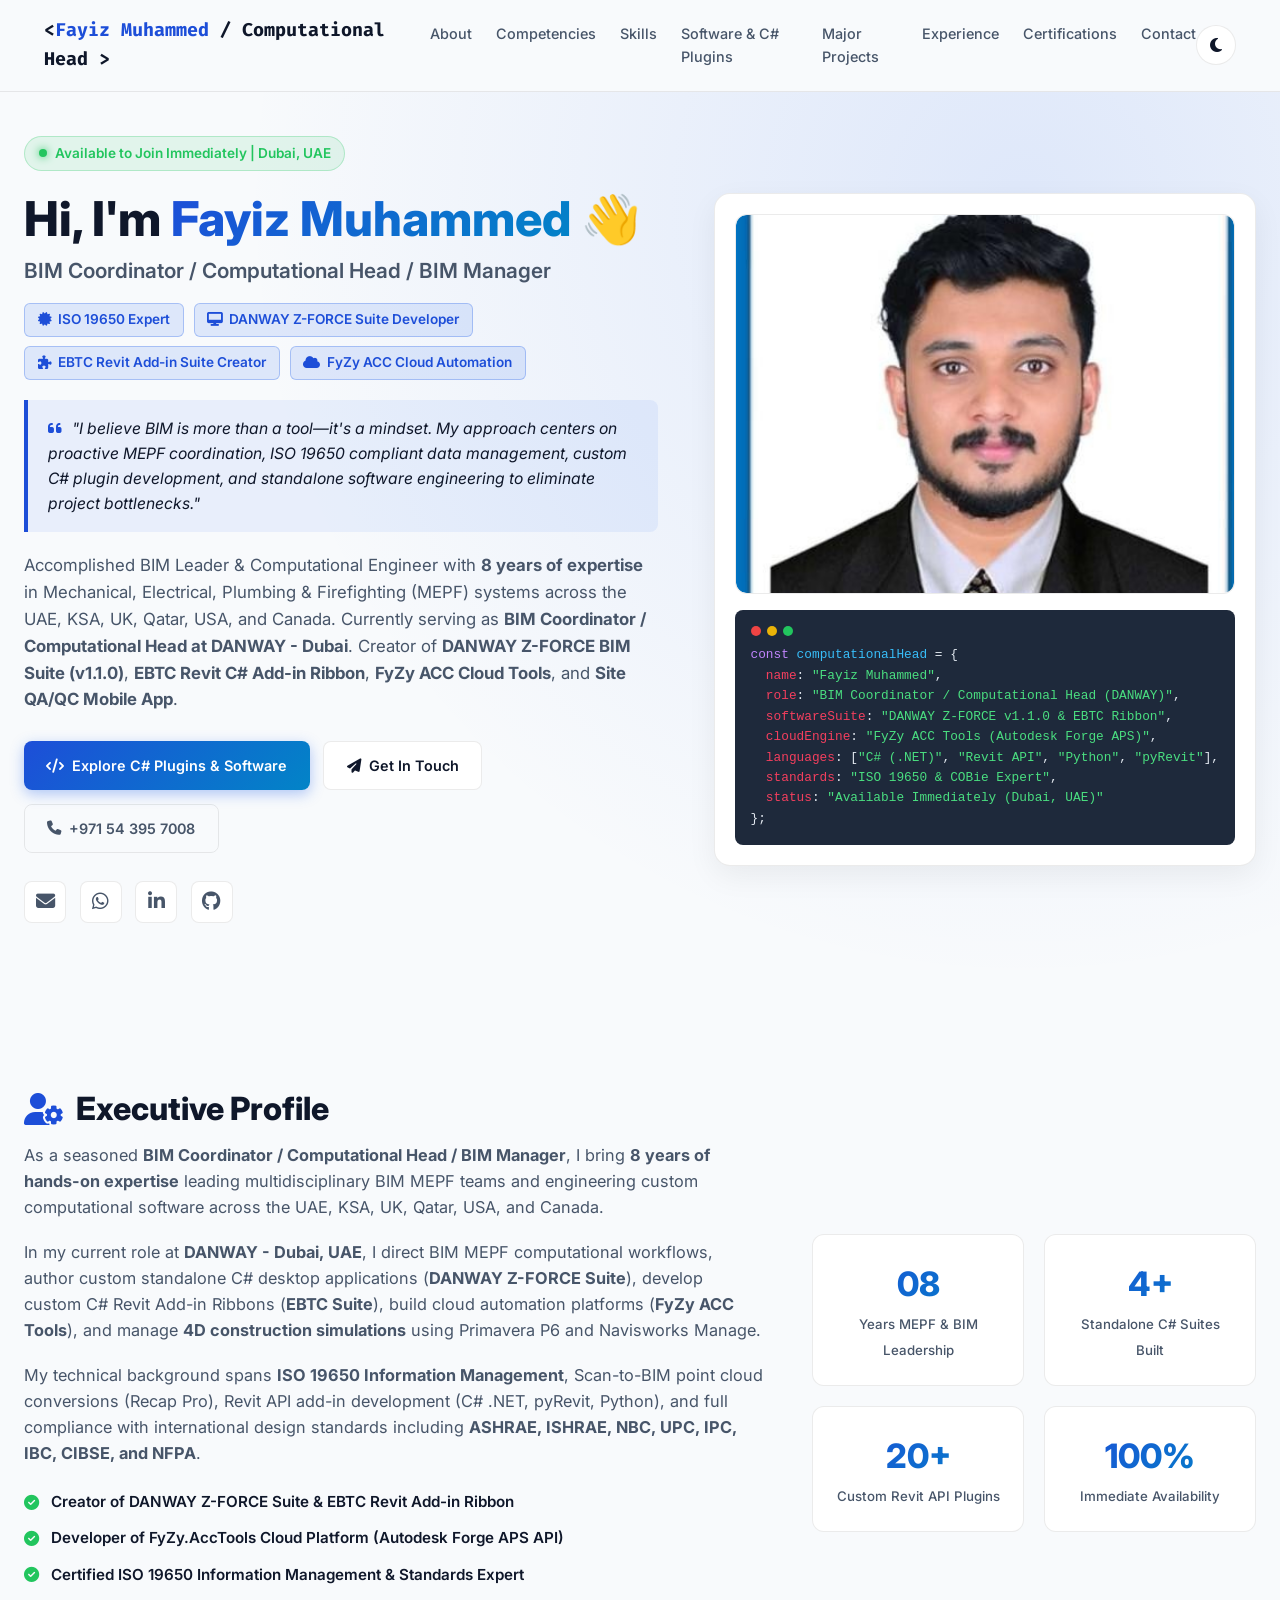
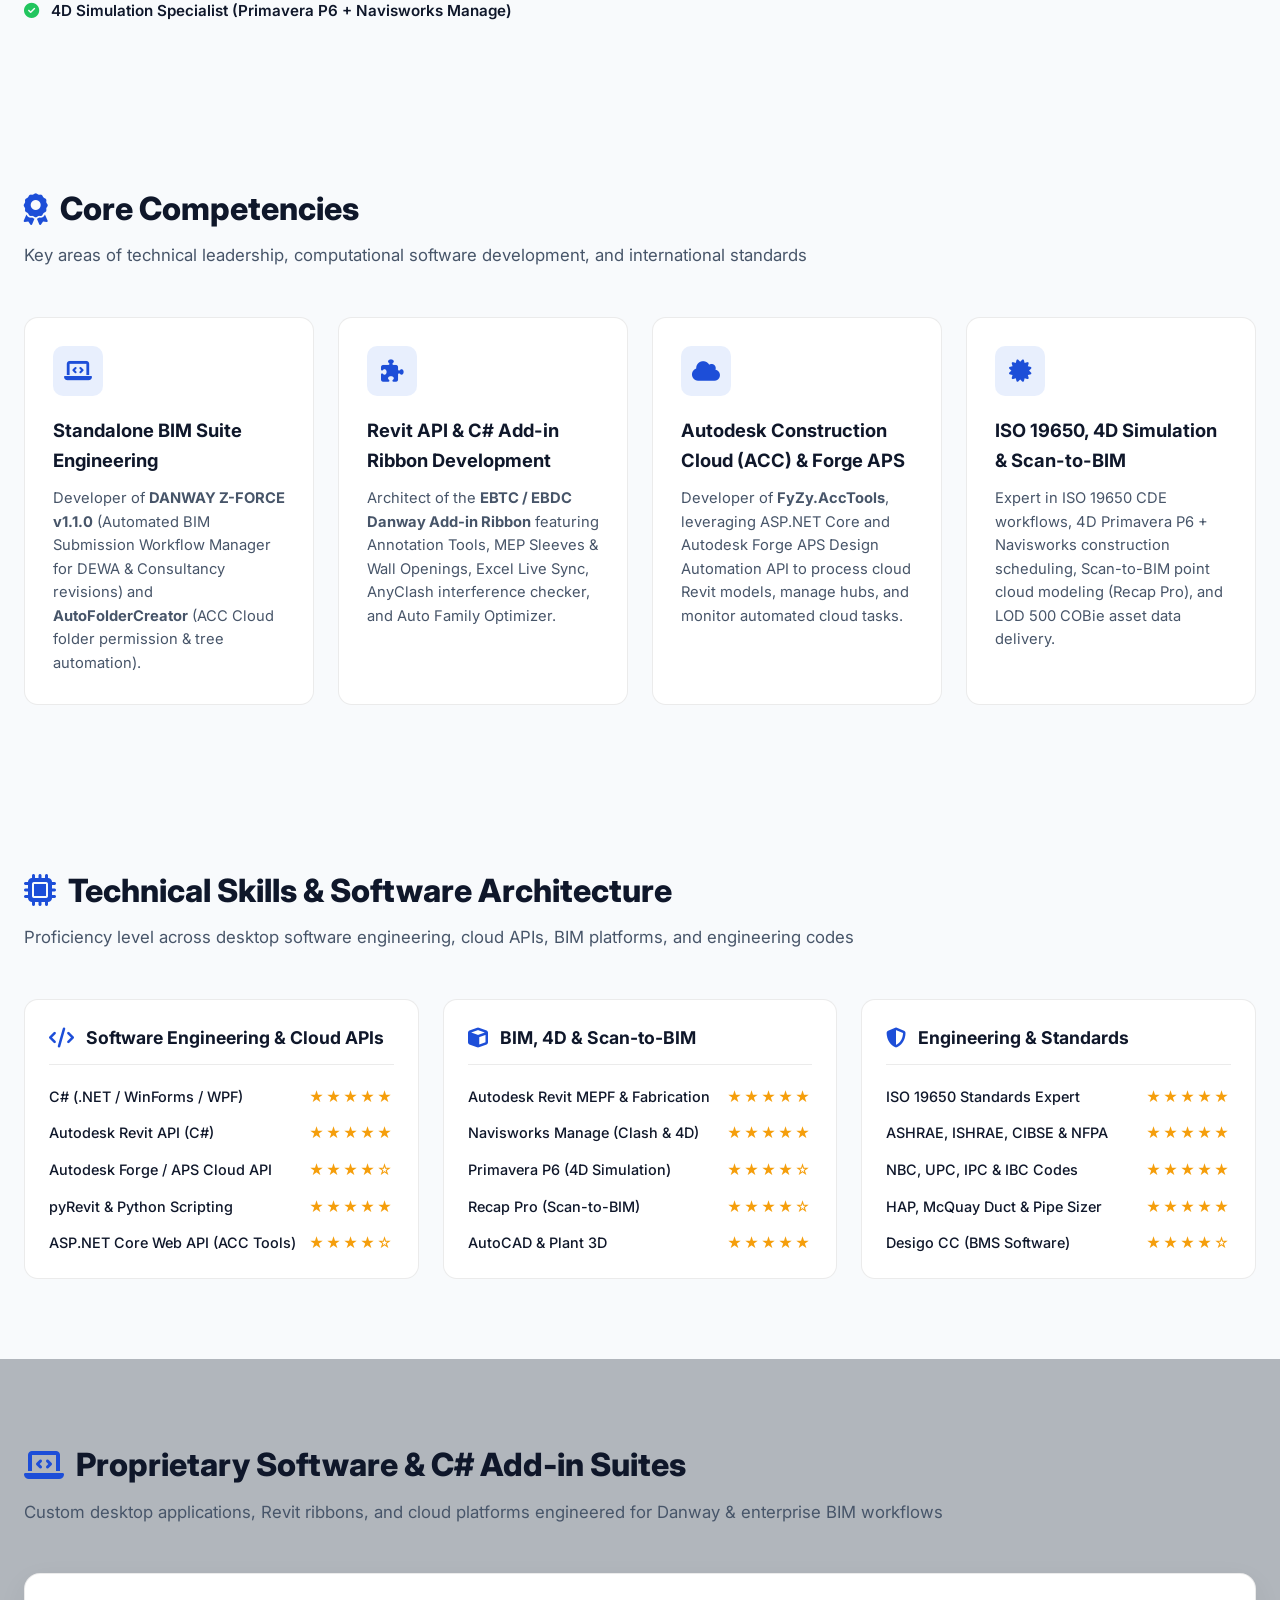
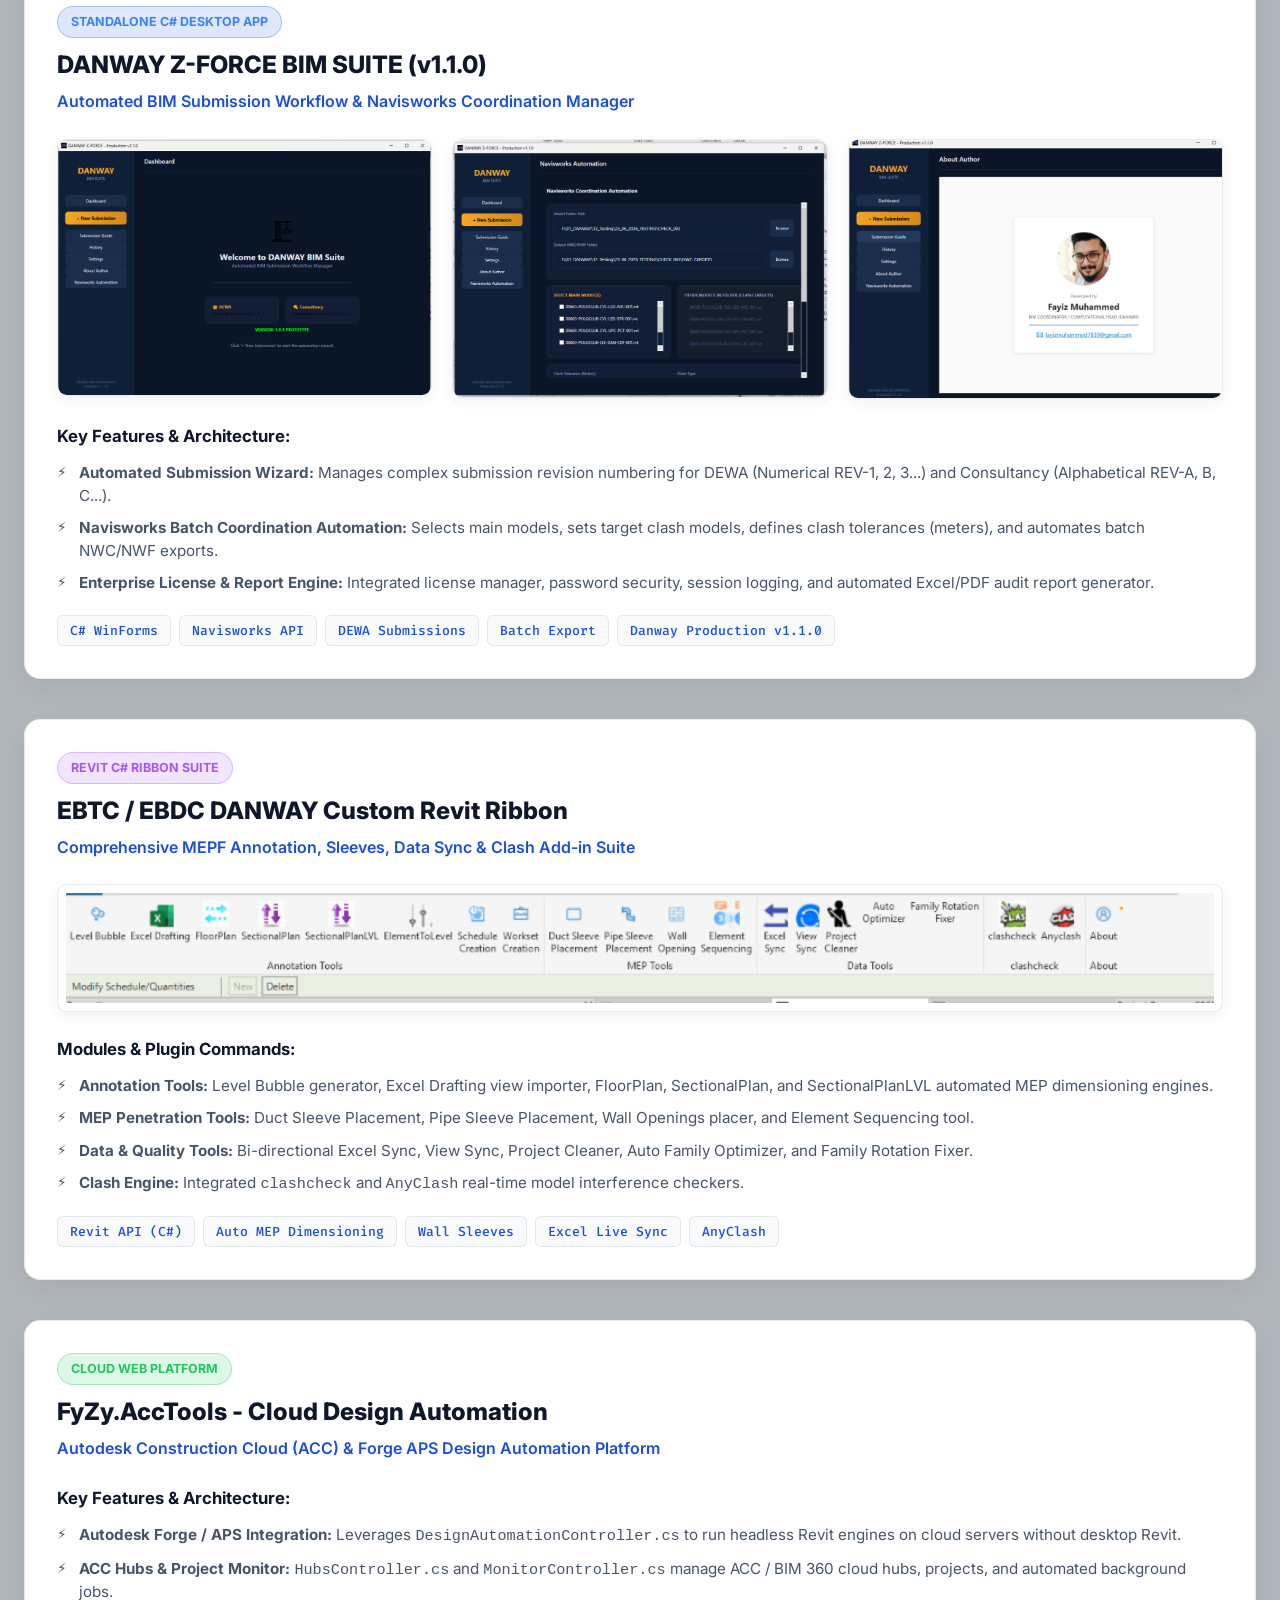
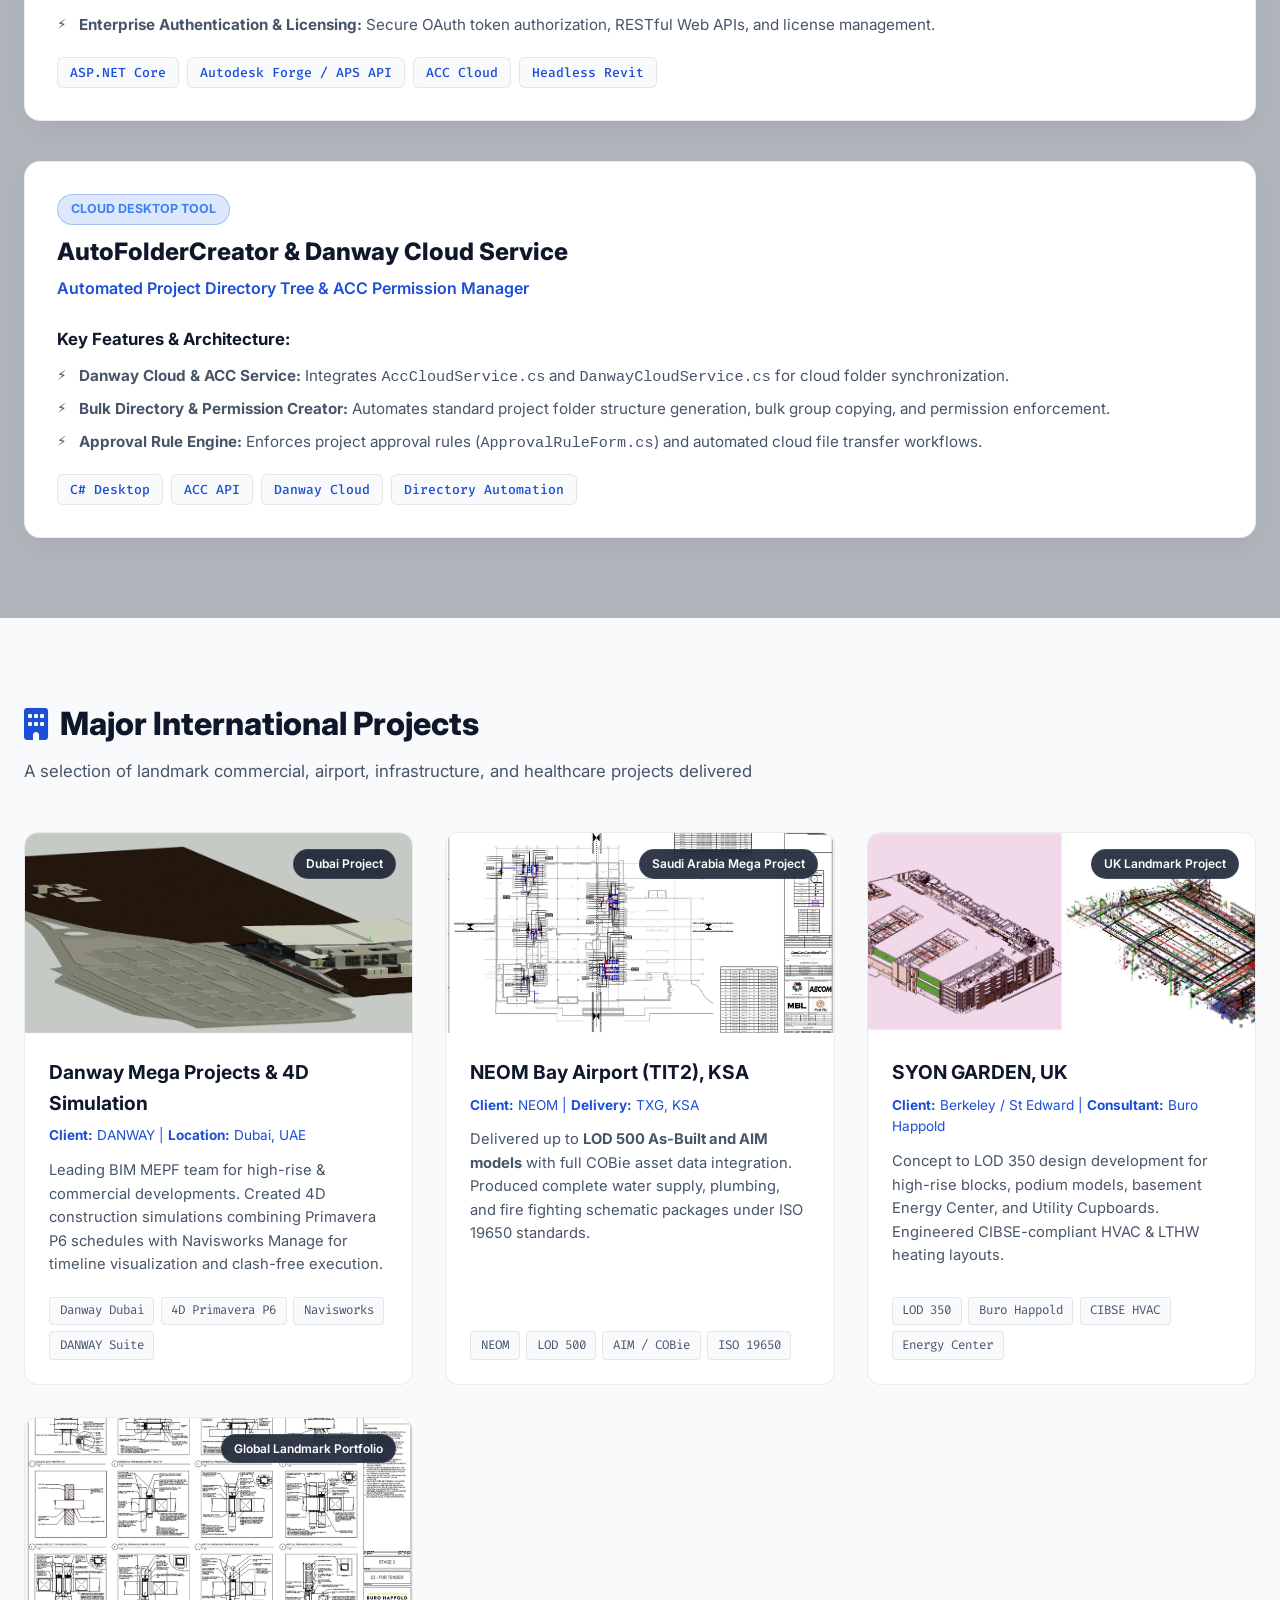
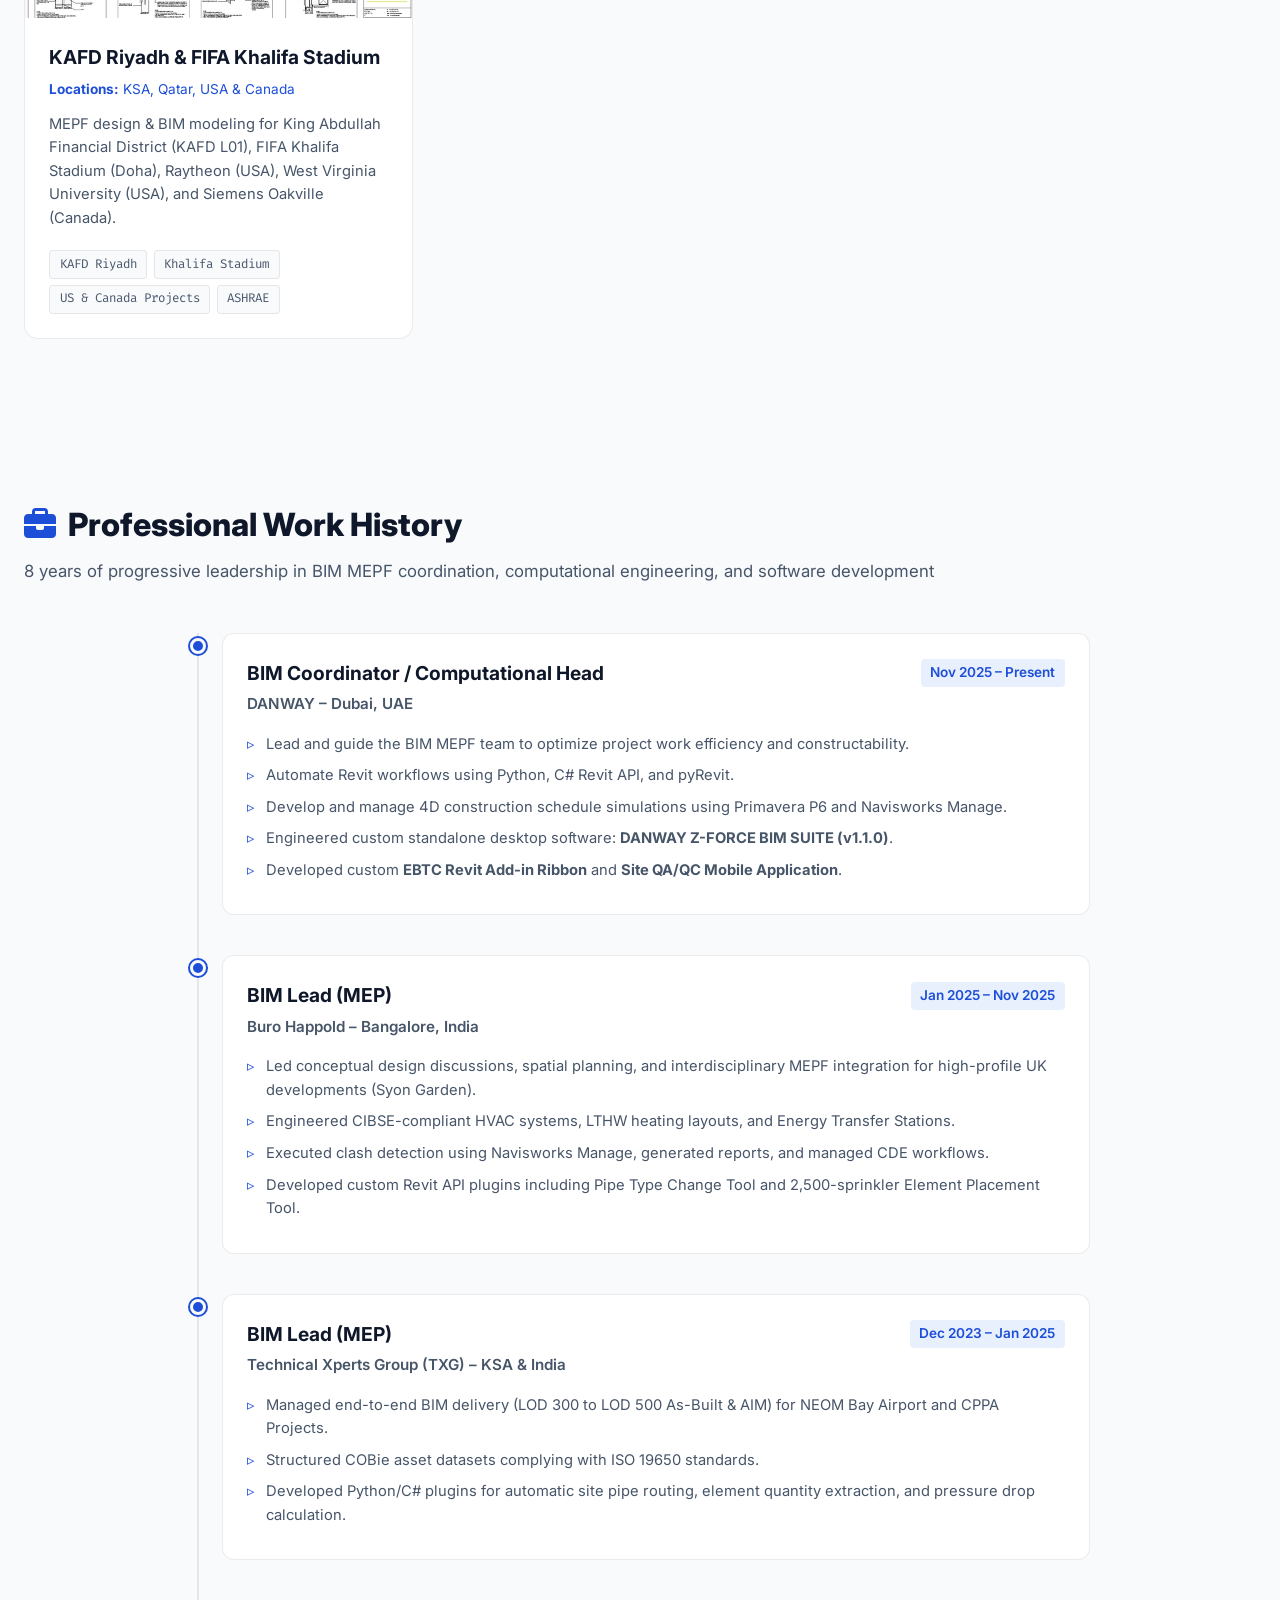
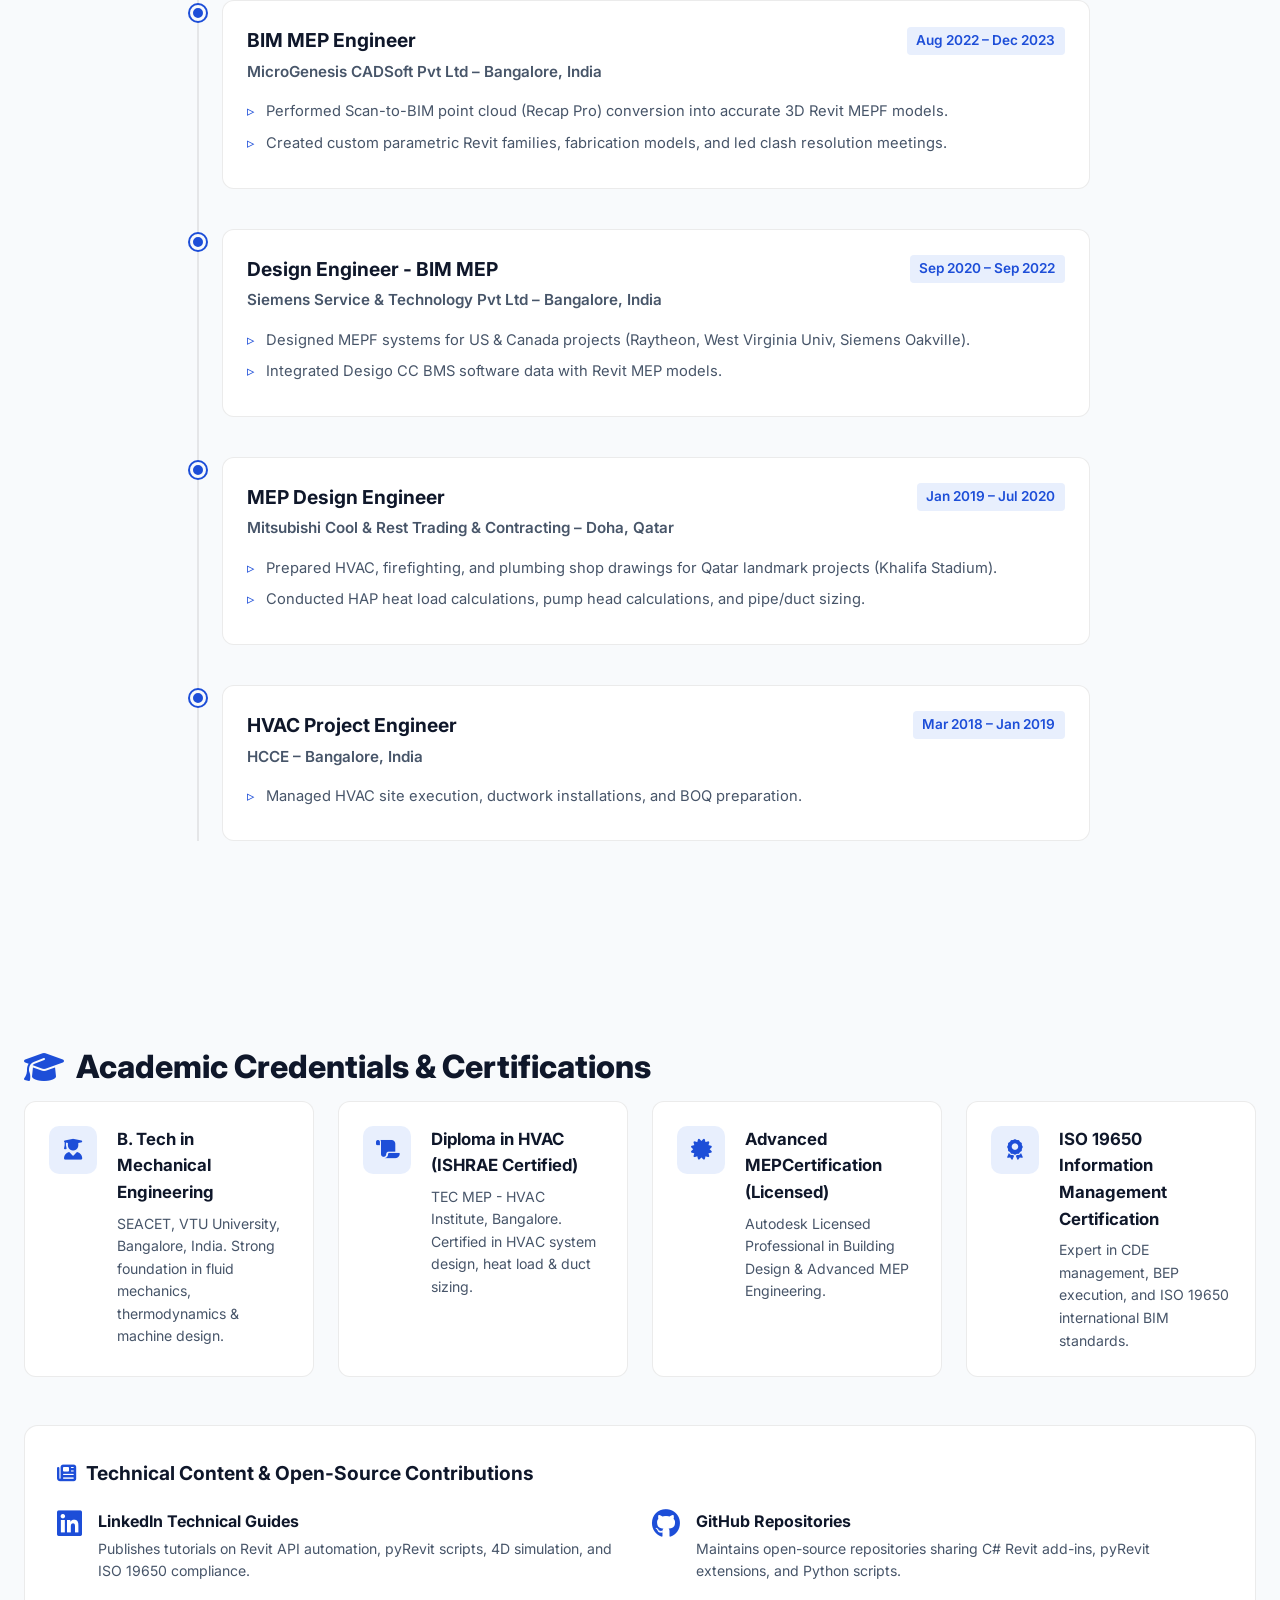
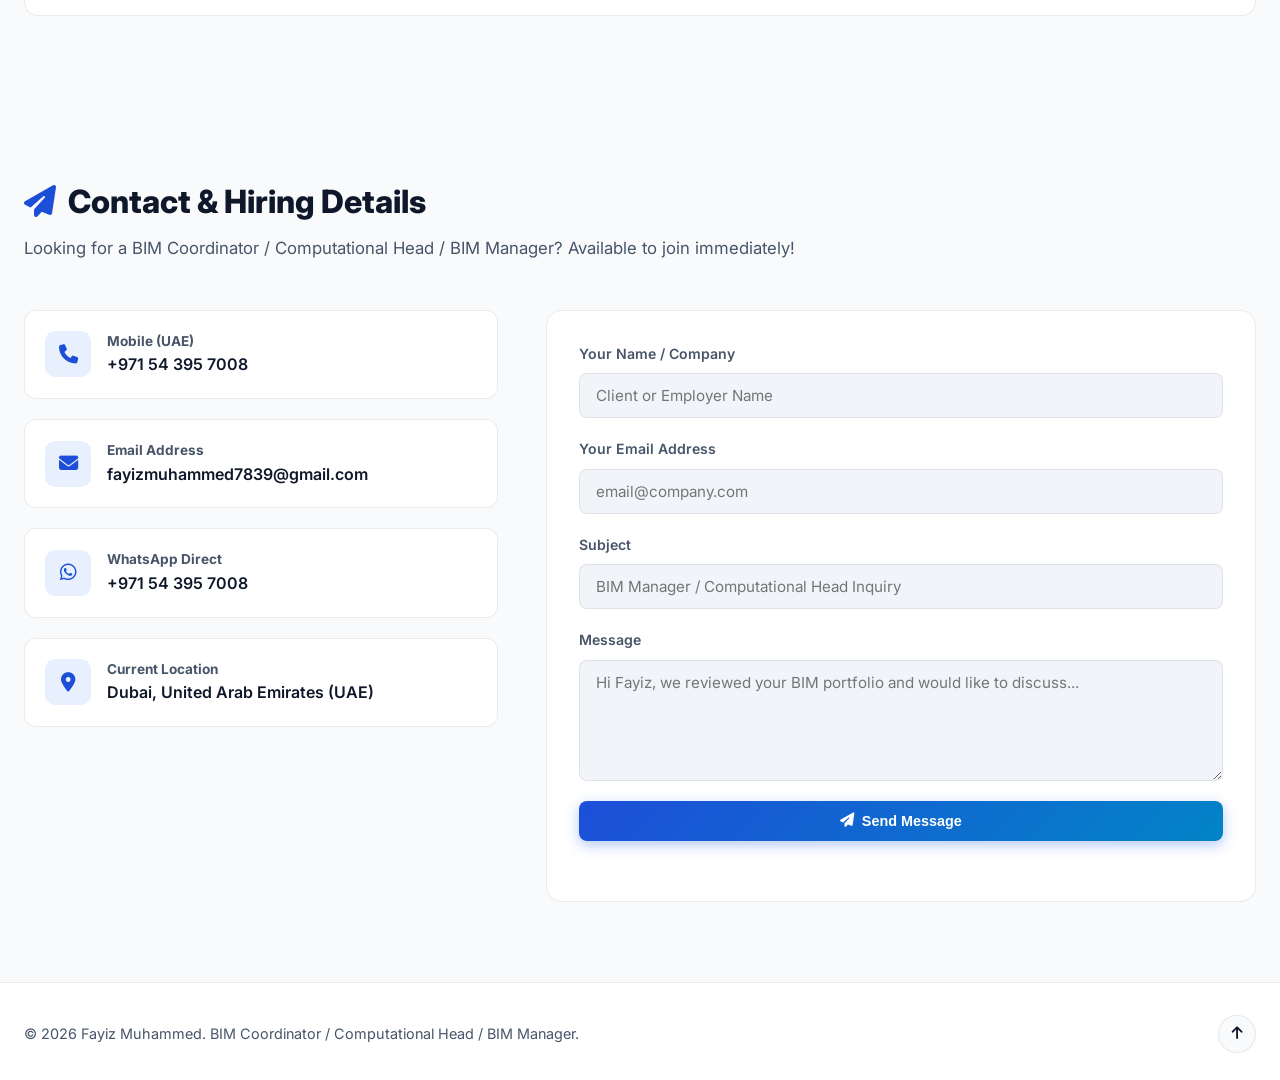
==== commit 0065ea36: "Add files via upload" ====
--- a/web/index.html
+++ b/web/index.html
@@ -3,8 +3,8 @@
 <head>
     <meta charset="UTF-8">
     <meta name="viewport" content="width=device-width, initial-scale=1.0">
-    <title>Fayiz Muhammed | BIM Coordinator / BIM Automation Head / BIM Manager | ISO 19650 Expert</title>
-    <meta name="description" content="Official Portfolio of Fayiz Muhammed - BIM Coordinator at Danway Dubai, BIM Automation Head & BIM Manager. ISO 19650 Expert with 8 years experience across UAE, KSA, UK, Qatar, USA & Canada projects. Creator of DANWAY Suite & Site QA/QC Mobile App.">
+    <title>Fayiz Muhammed | BIM Coordinator / Computational Head / BIM Manager | ISO 19650 Expert</title>
+    <meta name="description" content="Official Portfolio of Fayiz Muhammed - BIM Coordinator & Computational Head at Danway Dubai, BIM Manager & ISO 19650 Expert. Developer of DANWAY Z-FORCE Suite, EBTC Revit Add-in Ribbon, FyZy ACC Tools, and Site QA/QC Mobile App.">
     <!-- Font Awesome Icons -->
     <link rel="stylesheet" href="https://cdnjs.cloudflare.com/ajax/libs/font-awesome/6.4.0/css/all.min.css">
     <!-- Google Fonts -->
@@ -18,13 +18,14 @@
     <!-- Navigation Bar -->
     <header class="navbar" id="navbar">
         <div class="nav-container">
-            <a href="#hero" class="nav-logo">&lt;<span class="highlight">Fayiz Muhammed</span> / BIM Manager &gt;</a>
+            <a href="#hero" class="nav-logo">&lt;<span class="highlight">Fayiz Muhammed</span> / Computational Head &gt;</a>
             
             <nav class="nav-links" id="nav-links">
                 <a href="#about" class="nav-item">About</a>
                 <a href="#competencies" class="nav-item">Competencies</a>
                 <a href="#skills" class="nav-item">Skills</a>
-                <a href="#projects" class="nav-item">Projects & Software</a>
+                <a href="#software" class="nav-item">Software & C# Plugins</a>
+                <a href="#projects" class="nav-item">Major Projects</a>
                 <a href="#experience" class="nav-item">Experience</a>
                 <a href="#education" class="nav-item">Certifications</a>
                 <a href="#contact" class="nav-item">Contact</a>
@@ -51,22 +52,22 @@
                 <h1 class="hero-title">
                     Hi, I'm <span class="text-gradient">Fayiz Muhammed</span> 👋
                 </h1>
-                <h2 class="hero-subtitle">BIM Coordinator / BIM Automation Head / BIM Manager</h2>
+                <h2 class="hero-subtitle">BIM Coordinator / Computational Head / BIM Manager</h2>
                 <div class="hero-tags">
                     <span class="hero-tag"><i class="fa-solid fa-certificate"></i> ISO 19650 Expert</span>
-                    <span class="hero-tag"><i class="fa-solid fa-laptop-code"></i> DANWAY Suite & Mobile QA/QC App Creator</span>
-                    <span class="hero-tag"><i class="fa-solid fa-code"></i> Revit API, C#, pyRevit & Python</span>
-                    <span class="hero-tag"><i class="fa-solid fa-play"></i> 4D Simulation (Navisworks + P6)</span>
+                    <span class="hero-tag"><i class="fa-solid fa-desktop"></i> DANWAY Z-FORCE Suite Developer</span>
+                    <span class="hero-tag"><i class="fa-solid fa-puzzle-piece"></i> EBTC Revit Add-in Suite Creator</span>
+                    <span class="hero-tag"><i class="fa-solid fa-cloud"></i> FyZy ACC Cloud Automation</span>
                 </div>
                 <p class="hero-quote">
                     <i class="fa-solid fa-quote-left quote-icon"></i>
-                    <em>"I believe BIM is more than a tool—it's a mindset. My approach centers on proactive MEPF coordination, ISO 19650 compliant data management, standalone automation software development, and 4D construction simulation to drive project success."</em>
+                    <em>"I believe BIM is more than a tool—it's a mindset. My approach centers on proactive MEPF coordination, ISO 19650 compliant data management, custom C# plugin development, and standalone software engineering to eliminate project bottlenecks."</em>
                 </p>
                 <p class="hero-description">
-                    Accomplished BIM Leader with <strong>8 years of expertise</strong> in Mechanical, Electrical, Plumbing & Firefighting (MEPF) systems across the UAE, KSA, UK, Qatar, USA, and Canada. Currently serving as <strong>BIM Coordinator at DANWAY - Dubai</strong>. Creator of the <strong>DANWAY Suite</strong> desktop software & <strong>Site QA/QC Mobile App</strong>. Expert in ISO 19650, Scan-to-BIM, and Revit API automation.
+                    Accomplished BIM Leader & Computational Engineer with <strong>8 years of expertise</strong> in Mechanical, Electrical, Plumbing & Firefighting (MEPF) systems across the UAE, KSA, UK, Qatar, USA, and Canada. Currently serving as <strong>BIM Coordinator / Computational Head at DANWAY - Dubai</strong>. Creator of <strong>DANWAY Z-FORCE BIM Suite (v1.1.0)</strong>, <strong>EBTC Revit C# Add-in Ribbon</strong>, <strong>FyZy ACC Cloud Tools</strong>, and <strong>Site QA/QC Mobile App</strong>.
                 </p>
                 <div class="hero-cta-buttons">
-                    <a href="#projects" class="btn btn-primary"><i class="fa-solid fa-cubes"></i> Explore Projects & Software</a>
+                    <a href="#software" class="btn btn-primary"><i class="fa-solid fa-code"></i> Explore C# Plugins & Software</a>
                     <a href="#contact" class="btn btn-secondary"><i class="fa-solid fa-paper-plane"></i> Get In Touch</a>
                     <a href="tel:+971543957008" class="btn btn-outline"><i class="fa-solid fa-phone"></i> +971 54 395 7008</a>
                 </div>
@@ -88,14 +89,14 @@
                             <span class="dot yellow"></span>
                             <span class="dot green"></span>
                         </div>
-                        <pre><code><span class="kwd">const</span> <span class="var">bimLeader</span> = {
+                        <pre><code><span class="kwd">const</span> <span class="var">computationalHead</span> = {
   <span class="prop">name</span>: <span class="str">"Fayiz Muhammed"</span>,
-  <span class="prop">currentRole</span>: <span class="str">"BIM Coordinator @ DANWAY - Dubai"</span>,
-  <span class="prop">expertise</span>: <span class="str">"BIM Manager / Automation Head / ISO 19650"</span>,
-  <span class="prop">experience</span>: <span class="str">"8 Years (MEPF & BIM Leadership)"</span>,
-  <span class="prop">softwareCreated</span>: [<span class="str">"DANWAY Suite"</span>, <span class="str">"Site QA/QC App"</span>],
-  <span class="prop">techStack</span>: [<span class="str">"Revit API"</span>, <span class="str">"pyRevit"</span>, <span class="str">"Python"</span>, <span class="str">"4D P6"</span>, <span class="str">"Scan-to-BIM"</span>],
-  <span class="prop">availability</span>: <span class="str">"Available Immediately"</span>
+  <span class="prop">role</span>: <span class="str">"BIM Coordinator / Computational Head (DANWAY)"</span>,
+  <span class="prop">softwareSuite</span>: <span class="str">"DANWAY Z-FORCE v1.1.0 & EBTC Ribbon"</span>,
+  <span class="prop">cloudEngine</span>: <span class="str">"FyZy ACC Tools (Autodesk Forge APS)"</span>,
+  <span class="prop">languages</span>: [<span class="str">"C# (.NET)"</span>, <span class="str">"Revit API"</span>, <span class="str">"Python"</span>, <span class="str">"pyRevit"</span>],
+  <span class="prop">standards</span>: <span class="str">"ISO 19650 & COBie Expert"</span>,
+  <span class="prop">status</span>: <span class="str">"Available Immediately (Dubai, UAE)"</span>
 };</code></pre>
                     </div>
                 </div>
@@ -110,26 +111,26 @@
             <div class="about-grid">
                 <div class="about-text">
                     <p>
-                        As a seasoned <strong>BIM Coordinator / BIM Automation Head / BIM Manager</strong>, I bring <strong>8 years of hands-on expertise</strong> leading multidisciplinary BIM MEPF teams and delivering high-value engineering projects across the UAE, KSA, UK, Qatar, USA, and Canada.
+                        As a seasoned <strong>BIM Coordinator / Computational Head / BIM Manager</strong>, I bring <strong>8 years of hands-on expertise</strong> leading multidisciplinary BIM MEPF teams and engineering custom computational software across the UAE, KSA, UK, Qatar, USA, and Canada.
                     </p>
                     <p>
-                        In my current position at <strong>DANWAY - Dubai, UAE</strong>, I direct BIM MEPF coordination, build custom standalone software tools (<strong>DANWAY Suite</strong>), deploy site efficiency mobile applications (<strong>Site QA/QC App</strong>), and manage <strong>4D construction simulations</strong> using Primavera P6 and Navisworks Manage.
+                        In my current role at <strong>DANWAY - Dubai, UAE</strong>, I direct BIM MEPF computational workflows, author custom standalone C# desktop applications (<strong>DANWAY Z-FORCE Suite</strong>), develop custom C# Revit Add-in Ribbons (<strong>EBTC Suite</strong>), build cloud automation platforms (<strong>FyZy ACC Tools</strong>), and manage <strong>4D construction simulations</strong> using Primavera P6 and Navisworks Manage.
                     </p>
                     <p>
-                        My technical background spans <strong>ISO 19650 Information Management</strong>, Scan-to-BIM point cloud conversions (Recap Pro), Revit API add-in development (C#, pyRevit, Python), and full compliance with international design standards including <strong>ASHRAE, ISHRAE, NBC, UPC, IPC, IBC, CIBSE, and NFPA</strong>.
+                        My technical background spans <strong>ISO 19650 Information Management</strong>, Scan-to-BIM point cloud conversions (Recap Pro), Revit API add-in development (C# .NET, pyRevit, Python), and full compliance with international design standards including <strong>ASHRAE, ISHRAE, NBC, UPC, IPC, IBC, CIBSE, and NFPA</strong>.
                     </p>
                     <div class="about-highlights">
                         <div class="highlight-item">
-                            <i class="fa-solid fa-circle-check"></i> Creator of DANWAY Suite (Desktop Software) & Site QA/QC Mobile App
+                            <i class="fa-solid fa-circle-check"></i> Creator of DANWAY Z-FORCE Suite & EBTC Revit Add-in Ribbon
                         </div>
                         <div class="highlight-item">
-                            <i class="fa-solid fa-circle-check"></i> ISO 19650 & CIBSE Information Management Expert
+                            <i class="fa-solid fa-circle-check"></i> Developer of FyZy.AccTools Cloud Platform (Autodesk Forge APS API)
+                        </div>
+                        <div class="highlight-item">
+                            <i class="fa-solid fa-circle-check"></i> Certified ISO 19650 Information Management & Standards Expert
                         </div>
                         <div class="highlight-item">
                             <i class="fa-solid fa-circle-check"></i> 4D Simulation Specialist (Primavera P6 + Navisworks Manage)
-                        </div>
-                        <div class="highlight-item">
-                            <i class="fa-solid fa-circle-check"></i> Scan-to-BIM (Point Cloud to 3D Revit MEPF Conversion)
                         </div>
                     </div>
                 </div>
@@ -139,12 +140,12 @@
                         <span class="stat-label">Years MEPF & BIM Leadership</span>
                     </div>
                     <div class="stat-card">
-                        <span class="stat-number">DANWAY</span>
-                        <span class="stat-label">BIM Coordinator (Dubai, UAE)</span>
+                        <span class="stat-number">4+</span>
+                        <span class="stat-label">Standalone C# Suites Built</span>
                     </div>
                     <div class="stat-card">
-                        <span class="stat-number">4D P6</span>
-                        <span class="stat-label">Primavera & Navisworks Sim</span>
+                        <span class="stat-number">20+</span>
+                        <span class="stat-label">Custom Revit API Plugins</span>
                     </div>
                     <div class="stat-card">
                         <span class="stat-number">100%</span>
@@ -159,31 +160,31 @@
     <section id="competencies" class="section competencies-section">
         <div class="section-container">
             <h2 class="section-title"><i class="fa-solid fa-award"></i> Core Competencies</h2>
-            <p class="section-subtitle">Key areas of technical leadership, software engineering, and international standards</p>
+            <p class="section-subtitle">Key areas of technical leadership, computational software development, and international standards</p>
             
             <div class="competencies-grid">
                 <div class="competency-card">
-                    <div class="comp-icon"><i class="fa-solid fa-diagram-project"></i></div>
-                    <h3>BIM Leadership & 4D Simulation</h3>
-                    <p>Directing multidisciplinary BIM MEPF teams at Danway Dubai. Authoring CDE protocols, BEPs, and developing 4D construction schedule simulations integrating Primavera P6 with Navisworks.</p>
+                    <div class="comp-icon"><i class="fa-solid fa-laptop-code"></i></div>
+                    <h3>Standalone BIM Suite Engineering</h3>
+                    <p>Developer of <strong>DANWAY Z-FORCE v1.1.0</strong> (Automated BIM Submission Workflow Manager for DEWA & Consultancy revisions) and <strong>AutoFolderCreator</strong> (ACC Cloud folder permission & tree automation).</p>
                 </div>
 
                 <div class="competency-card">
-                    <div class="comp-icon"><i class="fa-solid fa-mobile-screen-button"></i></div>
-                    <h3>Software & Mobile App Development</h3>
-                    <p>Developer of the <strong>DANWAY Suite</strong> standalone software and <strong>Site QA/QC Mobile App</strong> for on-site quality control, inspection tracking, and automated workflow optimization.</p>
+                    <div class="comp-icon"><i class="fa-solid fa-puzzle-piece"></i></div>
+                    <h3>Revit API & C# Add-in Ribbon Development</h3>
+                    <p>Architect of the <strong>EBTC / EBDC Danway Add-in Ribbon</strong> featuring Annotation Tools, MEP Sleeves & Wall Openings, Excel Live Sync, AnyClash interference checker, and Auto Family Optimizer.</p>
                 </div>
 
                 <div class="competency-card">
-                    <div class="comp-icon"><i class="fa-solid fa-code"></i></div>
-                    <h3>Revit API, pyRevit & Python Automation</h3>
-                    <p>Expert in C# Revit API, pyRevit, and Python visual scripting. Built automated pipe routers, 2,500-element auto-placers, pressure drop calculators, and Excel-to-Revit schedule generators.</p>
+                    <div class="comp-icon"><i class="fa-solid fa-cloud"></i></div>
+                    <h3>Autodesk Construction Cloud (ACC) & Forge APS</h3>
+                    <p>Developer of <strong>FyZy.AccTools</strong>, leveraging ASP.NET Core and Autodesk Forge APS Design Automation API to process cloud Revit models, manage hubs, and monitor automated cloud tasks.</p>
                 </div>
 
                 <div class="competency-card">
-                    <div class="comp-icon"><i class="fa-solid fa-cube"></i></div>
-                    <h3>Scan-to-BIM & ISO 19650 Standards</h3>
-                    <p>Converting point cloud laser scans (Recap Pro) into accurate 3D Revit MEPF models. Expert in ISO 19650 CDE workflows, COBie asset data structuring, and LOD 500 As-Built delivery.</p>
+                    <div class="comp-icon"><i class="fa-solid fa-certificate"></i></div>
+                    <h3>ISO 19650, 4D Simulation & Scan-to-BIM</h3>
+                    <p>Expert in ISO 19650 CDE workflows, 4D Primavera P6 + Navisworks construction scheduling, Scan-to-BIM point cloud modeling (Recap Pro), and LOD 500 COBie asset data delivery.</p>
                 </div>
             </div>
         </div>
@@ -192,11 +193,41 @@
     <!-- Skills Section -->
     <section id="skills" class="section skills-section">
         <div class="section-container">
-            <h2 class="section-title"><i class="fa-solid fa-laptop-code"></i> Technical Skills Matrix</h2>
-            <p class="section-subtitle">Proficiency level across BIM software, programming languages, 4D simulation, and engineering codes</p>
+            <h2 class="section-title"><i class="fa-solid fa-microchip"></i> Technical Skills & Software Architecture</h2>
+            <p class="section-subtitle">Proficiency level across desktop software engineering, cloud APIs, BIM platforms, and engineering codes</p>
             
             <div class="skills-grid">
-                <!-- BIM & Modeling -->
+                <!-- C# & Cloud Development -->
+                <div class="skill-category-card">
+                    <div class="category-header">
+                        <i class="fa-solid fa-code category-icon"></i>
+                        <h3>Software Engineering & Cloud APIs</h3>
+                    </div>
+                    <div class="skill-ratings-list">
+                        <div class="rating-item">
+                            <span class="skill-name">C# (.NET / WinForms / WPF)</span>
+                            <span class="stars">★★★★★</span>
+                        </div>
+                        <div class="rating-item">
+                            <span class="skill-name">Autodesk Revit API (C#)</span>
+                            <span class="stars">★★★★★</span>
+                        </div>
+                        <div class="rating-item">
+                            <span class="skill-name">Autodesk Forge / APS Cloud API</span>
+                            <span class="stars">★★★★☆</span>
+                        </div>
+                        <div class="rating-item">
+                            <span class="skill-name">pyRevit & Python Scripting</span>
+                            <span class="stars">★★★★★</span>
+                        </div>
+                        <div class="rating-item">
+                            <span class="skill-name">ASP.NET Core Web API (ACC Tools)</span>
+                            <span class="stars">★★★★☆</span>
+                        </div>
+                    </div>
+                </div>
+
+                <!-- BIM & 4D Simulation -->
                 <div class="skill-category-card">
                     <div class="category-header">
                         <i class="fa-solid fa-cube category-icon"></i>
@@ -208,11 +239,11 @@
                             <span class="stars">★★★★★</span>
                         </div>
                         <div class="rating-item">
-                            <span class="skill-name">Navisworks Manage & 4D Sim</span>
-                            <span class="stars">★★★★★</span>
-                        </div>
-                        <div class="rating-item">
-                            <span class="skill-name">Primavera P6 (4D Scheduling)</span>
+                            <span class="skill-name">Navisworks Manage (Clash & 4D)</span>
+                            <span class="stars">★★★★★</span>
+                        </div>
+                        <div class="rating-item">
+                            <span class="skill-name">Primavera P6 (4D Simulation)</span>
                             <span class="stars">★★★★☆</span>
                         </div>
                         <div class="rating-item">
@@ -221,36 +252,6 @@
                         </div>
                         <div class="rating-item">
                             <span class="skill-name">AutoCAD & Plant 3D</span>
-                            <span class="stars">★★★★★</span>
-                        </div>
-                    </div>
-                </div>
-
-                <!-- Automation & Programming -->
-                <div class="skill-category-card">
-                    <div class="category-header">
-                        <i class="fa-solid fa-terminal category-icon"></i>
-                        <h3>Automation & Software Creation</h3>
-                    </div>
-                    <div class="skill-ratings-list">
-                        <div class="rating-item">
-                            <span class="skill-name">Revit API (C# & .NET)</span>
-                            <span class="stars">★★★★★</span>
-                        </div>
-                        <div class="rating-item">
-                            <span class="skill-name">pyRevit & Python Scripting</span>
-                            <span class="stars">★★★★★</span>
-                        </div>
-                        <div class="rating-item">
-                            <span class="skill-name">Standalone Software (DANWAY Suite)</span>
-                            <span class="stars">★★★★★</span>
-                        </div>
-                        <div class="rating-item">
-                            <span class="skill-name">Mobile App Dev (Site QA/QC)</span>
-                            <span class="stars">★★★★☆</span>
-                        </div>
-                        <div class="rating-item">
-                            <span class="skill-name">Dynamo Scripting & Excel Integration</span>
                             <span class="stars">★★★★★</span>
                         </div>
                     </div>
@@ -259,7 +260,7 @@
                 <!-- Engineering & Standards -->
                 <div class="skill-category-card">
                     <div class="category-header">
-                        <i class="fa-solid fa-cloud-nodes category-icon"></i>
+                        <i class="fa-solid fa-shield-halved category-icon"></i>
                         <h3>Engineering & Standards</h3>
                     </div>
                     <div class="skill-ratings-list">
@@ -289,63 +290,130 @@
         </div>
     </section>
 
-    <!-- Projects & Automation Section -->
+    <!-- PROPRIETARY C# PLUGINS & STANDALONE SOFTWARE SECTION -->
+    <section id="software" class="section software-section">
+        <div class="section-container">
+            <h2 class="section-title"><i class="fa-solid fa-laptop-code"></i> Proprietary Software & C# Add-in Suites</h2>
+            <p class="section-subtitle">Custom desktop applications, Revit ribbons, and cloud platforms engineered for Danway & enterprise BIM workflows</p>
+
+            <div class="software-showcase-grid">
+                
+                <!-- System 1: DANWAY Z-FORCE BIM SUITE -->
+                <div class="software-card">
+                    <div class="software-header">
+                        <span class="software-tag desktop">Standalone C# Desktop App</span>
+                        <h3>DANWAY Z-FORCE BIM SUITE (v1.1.0)</h3>
+                        <p class="software-subtitle">Automated BIM Submission Workflow & Navisworks Coordination Manager</p>
+                    </div>
+                    <div class="software-preview-carousel">
+                        <img src="images/danway_zforce_dashboard.png" alt="DANWAY Z-FORCE Dashboard" class="software-img">
+                        <img src="images/danway_navisworks_automation.png" alt="Navisworks Automation" class="software-img">
+                        <img src="images/danway_zforce_about.png" alt="About Author UI" class="software-img">
+                    </div>
+                    <div class="software-details">
+                        <h4>Key Features & Architecture:</h4>
+                        <ul class="software-feature-list">
+                            <li><strong>Automated Submission Wizard:</strong> Manages complex submission revision numbering for DEWA (Numerical REV-1, 2, 3...) and Consultancy (Alphabetical REV-A, B, C...).</li>
+                            <li><strong>Navisworks Batch Coordination Automation:</strong> Selects main models, sets target clash models, defines clash tolerances (meters), and automates batch NWC/NWF exports.</li>
+                            <li><strong>Enterprise License & Report Engine:</strong> Integrated license manager, password security, session logging, and automated Excel/PDF audit report generator.</li>
+                        </ul>
+                        <div class="software-tech-tags">
+                            <span>C# WinForms</span>
+                            <span>Navisworks API</span>
+                            <span>DEWA Submissions</span>
+                            <span>Batch Export</span>
+                            <span>Danway Production v1.1.0</span>
+                        </div>
+                    </div>
+                </div>
+
+                <!-- System 2: EBTC DANWAY REVIT ADD-IN RIBBON -->
+                <div class="software-card">
+                    <div class="software-header">
+                        <span class="software-tag revit">Revit C# Ribbon Suite</span>
+                        <h3>EBTC / EBDC DANWAY Custom Revit Ribbon</h3>
+                        <p class="software-subtitle">Comprehensive MEPF Annotation, Sleeves, Data Sync & Clash Add-in Suite</p>
+                    </div>
+                    <div class="software-preview-carousel">
+                        <img src="images/danway_ribbon_tools.png" alt="EBTC Revit Ribbon Toolbar" class="software-img ribbon-img">
+                    </div>
+                    <div class="software-details">
+                        <h4>Modules & Plugin Commands:</h4>
+                        <ul class="software-feature-list">
+                            <li><strong>Annotation Tools:</strong> Level Bubble generator, Excel Drafting view importer, FloorPlan, SectionalPlan, and SectionalPlanLVL automated MEP dimensioning engines.</li>
+                            <li><strong>MEP Penetration Tools:</strong> Duct Sleeve Placement, Pipe Sleeve Placement, Wall Openings placer, and Element Sequencing tool.</li>
+                            <li><strong>Data & Quality Tools:</strong> Bi-directional Excel Sync, View Sync, Project Cleaner, Auto Family Optimizer, and Family Rotation Fixer.</li>
+                            <li><strong>Clash Engine:</strong> Integrated <code>clashcheck</code> and <code>AnyClash</code> real-time model interference checkers.</li>
+                        </ul>
+                        <div class="software-tech-tags">
+                            <span>Revit API (C#)</span>
+                            <span>Auto MEP Dimensioning</span>
+                            <span>Wall Sleeves</span>
+                            <span>Excel Live Sync</span>
+                            <span>AnyClash</span>
+                        </div>
+                    </div>
+                </div>
+
+                <!-- System 3: FyZy.AccTools CLOUD PLATFORM -->
+                <div class="software-card">
+                    <div class="software-header">
+                        <span class="software-tag cloud">Cloud Web Platform</span>
+                        <h3>FyZy.AccTools - Cloud Design Automation</h3>
+                        <p class="software-subtitle">Autodesk Construction Cloud (ACC) & Forge APS Design Automation Platform</p>
+                    </div>
+                    <div class="software-details">
+                        <h4>Key Features & Architecture:</h4>
+                        <ul class="software-feature-list">
+                            <li><strong>Autodesk Forge / APS Integration:</strong> Leverages <code>DesignAutomationController.cs</code> to run headless Revit engines on cloud servers without desktop Revit.</li>
+                            <li><strong>ACC Hubs & Project Monitor:</strong> <code>HubsController.cs</code> and <code>MonitorController.cs</code> manage ACC / BIM 360 cloud hubs, projects, and automated background jobs.</li>
+                            <li><strong>Enterprise Authentication & Licensing:</strong> Secure OAuth token authorization, RESTful Web APIs, and license management.</li>
+                        </ul>
+                        <div class="software-tech-tags">
+                            <span>ASP.NET Core</span>
+                            <span>Autodesk Forge / APS API</span>
+                            <span>ACC Cloud</span>
+                            <span>Headless Revit</span>
+                        </div>
+                    </div>
+                </div>
+
+                <!-- System 4: AutoFolderCreator & DANWAY CLOUD -->
+                <div class="software-card">
+                    <div class="software-header">
+                        <span class="software-tag desktop">Cloud Desktop Tool</span>
+                        <h3>AutoFolderCreator & Danway Cloud Service</h3>
+                        <p class="software-subtitle">Automated Project Directory Tree & ACC Permission Manager</p>
+                    </div>
+                    <div class="software-details">
+                        <h4>Key Features & Architecture:</h4>
+                        <ul class="software-feature-list">
+                            <li><strong>Danway Cloud & ACC Service:</strong> Integrates <code>AccCloudService.cs</code> and <code>DanwayCloudService.cs</code> for cloud folder synchronization.</li>
+                            <li><strong>Bulk Directory & Permission Creator:</strong> Automates standard project folder structure generation, bulk group copying, and permission enforcement.</li>
+                            <li><strong>Approval Rule Engine:</strong> Enforces project approval rules (<code>ApprovalRuleForm.cs</code>) and automated cloud file transfer workflows.</li>
+                        </ul>
+                        <div class="software-tech-tags">
+                            <span>C# Desktop</span>
+                            <span>ACC API</span>
+                            <span>Danway Cloud</span>
+                            <span>Directory Automation</span>
+                        </div>
+                    </div>
+                </div>
+
+            </div>
+        </div>
+    </section>
+
+    <!-- Major Projects Showcase -->
     <section id="projects" class="section projects-section">
         <div class="section-container">
-            <h2 class="section-title"><i class="fa-solid fa-folder-open"></i> Featured Projects & Software Innovations</h2>
-            <p class="section-subtitle">Showcasing standalone software creations, 4D simulations, and landmark global projects</p>
-
-            <div class="project-filters">
-                <button class="filter-btn active" data-filter="all">All Showcase</button>
-                <button class="filter-btn" data-filter="project">Major Projects</button>
-                <button class="filter-btn" data-filter="automation">Custom Software & Plugins</button>
-            </div>
+            <h2 class="section-title"><i class="fa-solid fa-building"></i> Major International Projects</h2>
+            <p class="section-subtitle">A selection of landmark commercial, airport, infrastructure, and healthcare projects delivered</p>
 
             <div class="projects-grid">
-                <!-- Software 1: DANWAY Suite -->
-                <div class="project-card" data-category="automation">
-                    <div class="project-image">
-                        <img src="images/image37.jpg" alt="DANWAY Suite Software" class="project-img-file">
-                        <span class="project-badge plugin">Desktop Suite</span>
-                    </div>
-                    <div class="project-content">
-                        <h3 class="project-title">DANWAY Suite (Standalone Software)</h3>
-                        <p class="project-client"><strong>Developed for:</strong> Danway - Dubai, UAE (2025–Present)</p>
-                        <p class="project-description">
-                            Custom-engineered standalone software suite developed to optimize BIM & engineering workflow efficiency across Danway projects. Integrates Revit API, automated schedule generation, and model verification tools.
-                        </p>
-                        <div class="project-tech">
-                            <span>Standalone C#</span>
-                            <span>Revit API</span>
-                            <span>Danway Dubai</span>
-                            <span>BIM Suite</span>
-                        </div>
-                    </div>
-                </div>
-
-                <!-- Software 2: Mobile Site QA/QC App -->
-                <div class="project-card" data-category="automation">
-                    <div class="project-image">
-                        <img src="images/image50.jpg" alt="Site QA/QC Mobile App" class="project-img-file">
-                        <span class="project-badge plugin">Mobile App</span>
-                    </div>
-                    <div class="project-content">
-                        <h3 class="project-title">Site QA/QC Mobile Application</h3>
-                        <p class="project-client"><strong>Developed for:</strong> On-Site Construction Efficiency & Audit</p>
-                        <p class="project-description">
-                            Custom mobile app created for site engineers and quality controllers to streamline inspection checklists, punch list tracking, Scan-to-BIM verification, and real-time QA/QC reporting directly from the field.
-                        </p>
-                        <div class="project-tech">
-                            <span>Mobile App</span>
-                            <span>Site QA/QC</span>
-                            <span>Danway Dubai</span>
-                            <span>On-Site Audit</span>
-                        </div>
-                    </div>
-                </div>
-
                 <!-- Project 1: Danway Dubai & 4D Simulation -->
-                <div class="project-card" data-category="project">
+                <div class="project-card">
                     <div class="project-image">
                         <img src="images/image41.jpg" alt="Danway Dubai 4D Simulation" class="project-img-file">
                         <span class="project-badge">Dubai Project</span>
@@ -360,13 +428,13 @@
                             <span>Danway Dubai</span>
                             <span>4D Primavera P6</span>
                             <span>Navisworks</span>
-                            <span>pyRevit</span>
+                            <span>DANWAY Suite</span>
                         </div>
                     </div>
                 </div>
 
                 <!-- Project 2: NEOM Bay Airport -->
-                <div class="project-card" data-category="project">
+                <div class="project-card">
                     <div class="project-image">
                         <img src="images/image42.jpg" alt="NEOM Bay Airport" class="project-img-file">
                         <span class="project-badge">Saudi Arabia Mega Project</span>
@@ -387,7 +455,7 @@
                 </div>
 
                 <!-- Project 3: SYON GARDEN, UK -->
-                <div class="project-card" data-category="project">
+                <div class="project-card">
                     <div class="project-image">
                         <img src="images/image20.jpg" alt="Syon Garden UK" class="project-img-file">
                         <span class="project-badge">UK Landmark Project</span>
@@ -407,8 +475,8 @@
                     </div>
                 </div>
 
-                <!-- Project 4: KAFD Riyadh & Khalifa Stadium -->
-                <div class="project-card" data-category="project">
+                <!-- Project 4: KAFD Riyadh & FIFA Stadium -->
+                <div class="project-card">
                     <div class="project-image">
                         <img src="images/image31.jpg" alt="KAFD Riyadh & Khalifa Stadium" class="project-img-file">
                         <span class="project-badge">Global Landmark Portfolio</span>
@@ -427,49 +495,6 @@
                         </div>
                     </div>
                 </div>
-
-                <!-- Plugin: Pipe Type Change Tool -->
-                <div class="project-card" data-category="automation">
-                    <div class="project-image">
-                        <img src="images/image34.jpg" alt="Pipe Type Change Tool" class="project-img-file">
-                        <span class="project-badge plugin">Revit C# Plugin</span>
-                    </div>
-                    <div class="project-content">
-                        <h3 class="project-title">Pipe Type Change Tool (C# Add-in)</h3>
-                        <p class="project-client"><strong>Developed for:</strong> Syon Lane Project (Buro Happold Automation)</p>
-                        <p class="project-description">
-                            Clones and updates pipe types across an entire circuit in Revit instantly without deleting or disrupting connected fittings or mechanical equipment.
-                        </p>
-                        <div class="project-tech">
-                            <span>Revit API</span>
-                            <span>C# / .NET</span>
-                            <span>Automation</span>
-                            <span>Circuit Cloning</span>
-                        </div>
-                    </div>
-                </div>
-
-                <!-- Plugin: Site Pipe Routing Plugin -->
-                <div class="project-card" data-category="automation">
-                    <div class="project-image">
-                        <img src="images/image47.png" alt="Auto Pipe Routing Plugin" class="project-img-file">
-                        <span class="project-badge plugin">Infra C# Plugin</span>
-                    </div>
-                    <div class="project-content">
-                        <h3 class="project-title">Automatic Site Pipe Routing Plugin</h3>
-                        <p class="project-client"><strong>Developed for:</strong> CPPA Project, KSA</p>
-                        <p class="project-description">
-                            Parses site survey Excel data (North/East, elevation, BOP) to automatically generate accurately positioned infrastructure pipe networks in Revit.
-                        </p>
-                        <div class="project-tech">
-                            <span>Excel to Revit</span>
-                            <span>GIS Survey</span>
-                            <span>Infra Piping</span>
-                            <span>Revit API</span>
-                        </div>
-                    </div>
-                </div>
-
             </div>
         </div>
     </section>
@@ -478,7 +503,7 @@
     <section id="experience" class="section experience-section">
         <div class="section-container">
             <h2 class="section-title"><i class="fa-solid fa-briefcase"></i> Professional Work History</h2>
-            <p class="section-subtitle">8 years of progressive leadership in BIM MEPF coordination, software development, and engineering</p>
+            <p class="section-subtitle">8 years of progressive leadership in BIM MEPF coordination, computational engineering, and software development</p>
             
             <div class="timeline">
                 <!-- Role 1 -->
@@ -486,7 +511,7 @@
                     <div class="timeline-marker"></div>
                     <div class="timeline-content">
                         <div class="timeline-header">
-                            <h3 class="role-title">BIM Coordinator</h3>
+                            <h3 class="role-title">BIM Coordinator / Computational Head</h3>
                             <span class="timeline-date">Nov 2025 – Present</span>
                         </div>
                         <h4 class="company-name">DANWAY – Dubai, UAE</h4>
@@ -494,8 +519,8 @@
                             <li>Lead and guide the BIM MEPF team to optimize project work efficiency and constructability.</li>
                             <li>Automate Revit workflows using Python, C# Revit API, and pyRevit.</li>
                             <li>Develop and manage 4D construction schedule simulations using Primavera P6 and Navisworks Manage.</li>
-                            <li>Built custom standalone software tools to enhance BIM workflow efficiency: <strong>DANWAY Suite</strong>.</li>
-                            <li>Developed <strong>Site QA/QC Mobile Application</strong> for on-site inspection and quality control.</li>
+                            <li>Engineered custom standalone desktop software: <strong>DANWAY Z-FORCE BIM SUITE (v1.1.0)</strong>.</li>
+                            <li>Developed custom <strong>EBTC Revit Add-in Ribbon</strong> and <strong>Site QA/QC Mobile Application</strong>.</li>
                         </ul>
                     </div>
                 </div>
@@ -530,7 +555,7 @@
                         <ul class="experience-list">
                             <li>Managed end-to-end BIM delivery (LOD 300 to LOD 500 As-Built & AIM) for NEOM Bay Airport and CPPA Projects.</li>
                             <li>Structured COBie asset datasets complying with ISO 19650 standards.</li>
-                            <li>Developed Python/C# plugins for automatic site pipe routing, element count extraction, and pressure drop calculation.</li>
+                            <li>Developed Python/C# plugins for automatic site pipe routing, element quantity extraction, and pressure drop calculation.</li>
                         </ul>
                     </div>
                 </div>
@@ -667,7 +692,7 @@
     <section id="contact" class="section contact-section">
         <div class="section-container">
             <h2 class="section-title"><i class="fa-solid fa-paper-plane"></i> Contact & Hiring Details</h2>
-            <p class="section-subtitle">Looking for a BIM Coordinator / BIM Automation Head / BIM Manager? Available to join immediately!</p>
+            <p class="section-subtitle">Looking for a BIM Coordinator / Computational Head / BIM Manager? Available to join immediately!</p>
 
             <div class="contact-grid">
                 <!-- Info cards -->
@@ -715,7 +740,7 @@
                         </div>
                         <div class="form-group">
                             <label for="subject">Subject</label>
-                            <input type="text" id="subject" name="subject" placeholder="BIM Manager / Automation Head Inquiry" required>
+                            <input type="text" id="subject" name="subject" placeholder="BIM Manager / Computational Head Inquiry" required>
                         </div>
                         <div class="form-group">
                             <label for="message">Message</label>
@@ -732,7 +757,7 @@
     <!-- Footer -->
     <footer class="footer">
         <div class="footer-container">
-            <p>&copy; <span id="year"></span> Fayiz Muhammed. BIM Coordinator / BIM Automation Head / BIM Manager.</p>
+            <p>&copy; <span id="year"></span> Fayiz Muhammed. BIM Coordinator / Computational Head / BIM Manager.</p>
             <a href="#hero" class="back-to-top" aria-label="Back to top"><i class="fa-solid fa-arrow-up"></i></a>
         </div>
     </footer>
--- a/web/styles.css
+++ b/web/styles.css
@@ -616,6 +616,146 @@
     letter-spacing: 2px;
 }
 
+/* SOFTWARE SHOWCASE SECTION */
+.software-section {
+    background: rgba(15, 23, 42, 0.3);
+}
+
+.software-showcase-grid {
+    display: flex;
+    flex-direction: column;
+    gap: 2.5rem;
+}
+
+.software-card {
+    background: var(--bg-secondary);
+    border: 1px solid var(--border-color);
+    border-radius: 16px;
+    padding: 2rem;
+    transition: transform 0.3s ease, border-color 0.3s ease;
+    box-shadow: 0 10px 30px var(--shadow-color);
+}
+
+.software-card:hover {
+    border-color: var(--accent-color);
+    transform: translateY(-4px);
+}
+
+.software-header {
+    margin-bottom: 1.5rem;
+}
+
+.software-tag {
+    display: inline-block;
+    padding: 0.3rem 0.8rem;
+    border-radius: 50px;
+    font-size: 0.78rem;
+    font-weight: 700;
+    margin-bottom: 0.5rem;
+    text-transform: uppercase;
+}
+
+.software-tag.desktop {
+    background: rgba(37, 99, 235, 0.15);
+    color: #3b82f6;
+    border: 1px solid rgba(37, 99, 235, 0.3);
+}
+
+.software-tag.revit {
+    background: rgba(168, 85, 247, 0.15);
+    color: #a855f7;
+    border: 1px solid rgba(168, 85, 247, 0.3);
+}
+
+.software-tag.cloud {
+    background: rgba(34, 197, 94, 0.15);
+    color: #22c55e;
+    border: 1px solid rgba(34, 197, 94, 0.3);
+}
+
+.software-header h3 {
+    font-size: 1.5rem;
+    font-weight: 800;
+    margin-bottom: 0.3rem;
+}
+
+.software-subtitle {
+    color: var(--accent-color);
+    font-size: 1rem;
+    font-weight: 600;
+}
+
+.software-preview-carousel {
+    display: grid;
+    grid-template-columns: repeat(auto-fit, minmax(280px, 1fr));
+    gap: 1.25rem;
+    margin-bottom: 1.5rem;
+}
+
+.software-img {
+    width: 100%;
+    border-radius: 10px;
+    border: 1px solid var(--border-color);
+    box-shadow: 0 4px 14px var(--shadow-color);
+    object-fit: cover;
+    transition: transform 0.3s ease;
+}
+
+.software-img.ribbon-img {
+    grid-column: 1 / -1;
+    max-height: 180px;
+    object-fit: contain;
+    background: #ffffff;
+    padding: 0.5rem;
+}
+
+.software-img:hover {
+    transform: scale(1.02);
+}
+
+.software-details h4 {
+    font-size: 1.05rem;
+    margin-bottom: 0.75rem;
+    color: var(--text-primary);
+}
+
+.software-feature-list {
+    color: var(--text-secondary);
+    font-size: 0.95rem;
+    margin-bottom: 1.25rem;
+}
+
+.software-feature-list li {
+    position: relative;
+    padding-left: 1.4rem;
+    margin-bottom: 0.6rem;
+    line-height: 1.5;
+}
+
+.software-feature-list li::before {
+    content: '⚡';
+    position: absolute;
+    left: 0;
+    font-size: 0.85rem;
+}
+
+.software-tech-tags {
+    display: flex;
+    flex-wrap: wrap;
+    gap: 0.5rem;
+}
+
+.software-tech-tags span {
+    background: var(--bg-primary);
+    border: 1px solid var(--border-color);
+    color: var(--accent-color);
+    padding: 0.25rem 0.75rem;
+    border-radius: 6px;
+    font-size: 0.82rem;
+    font-family: 'Fira Code', monospace;
+    font-weight: 500;
+}
+
 /* Projects Section */
 .project-filters {
     display: flex;
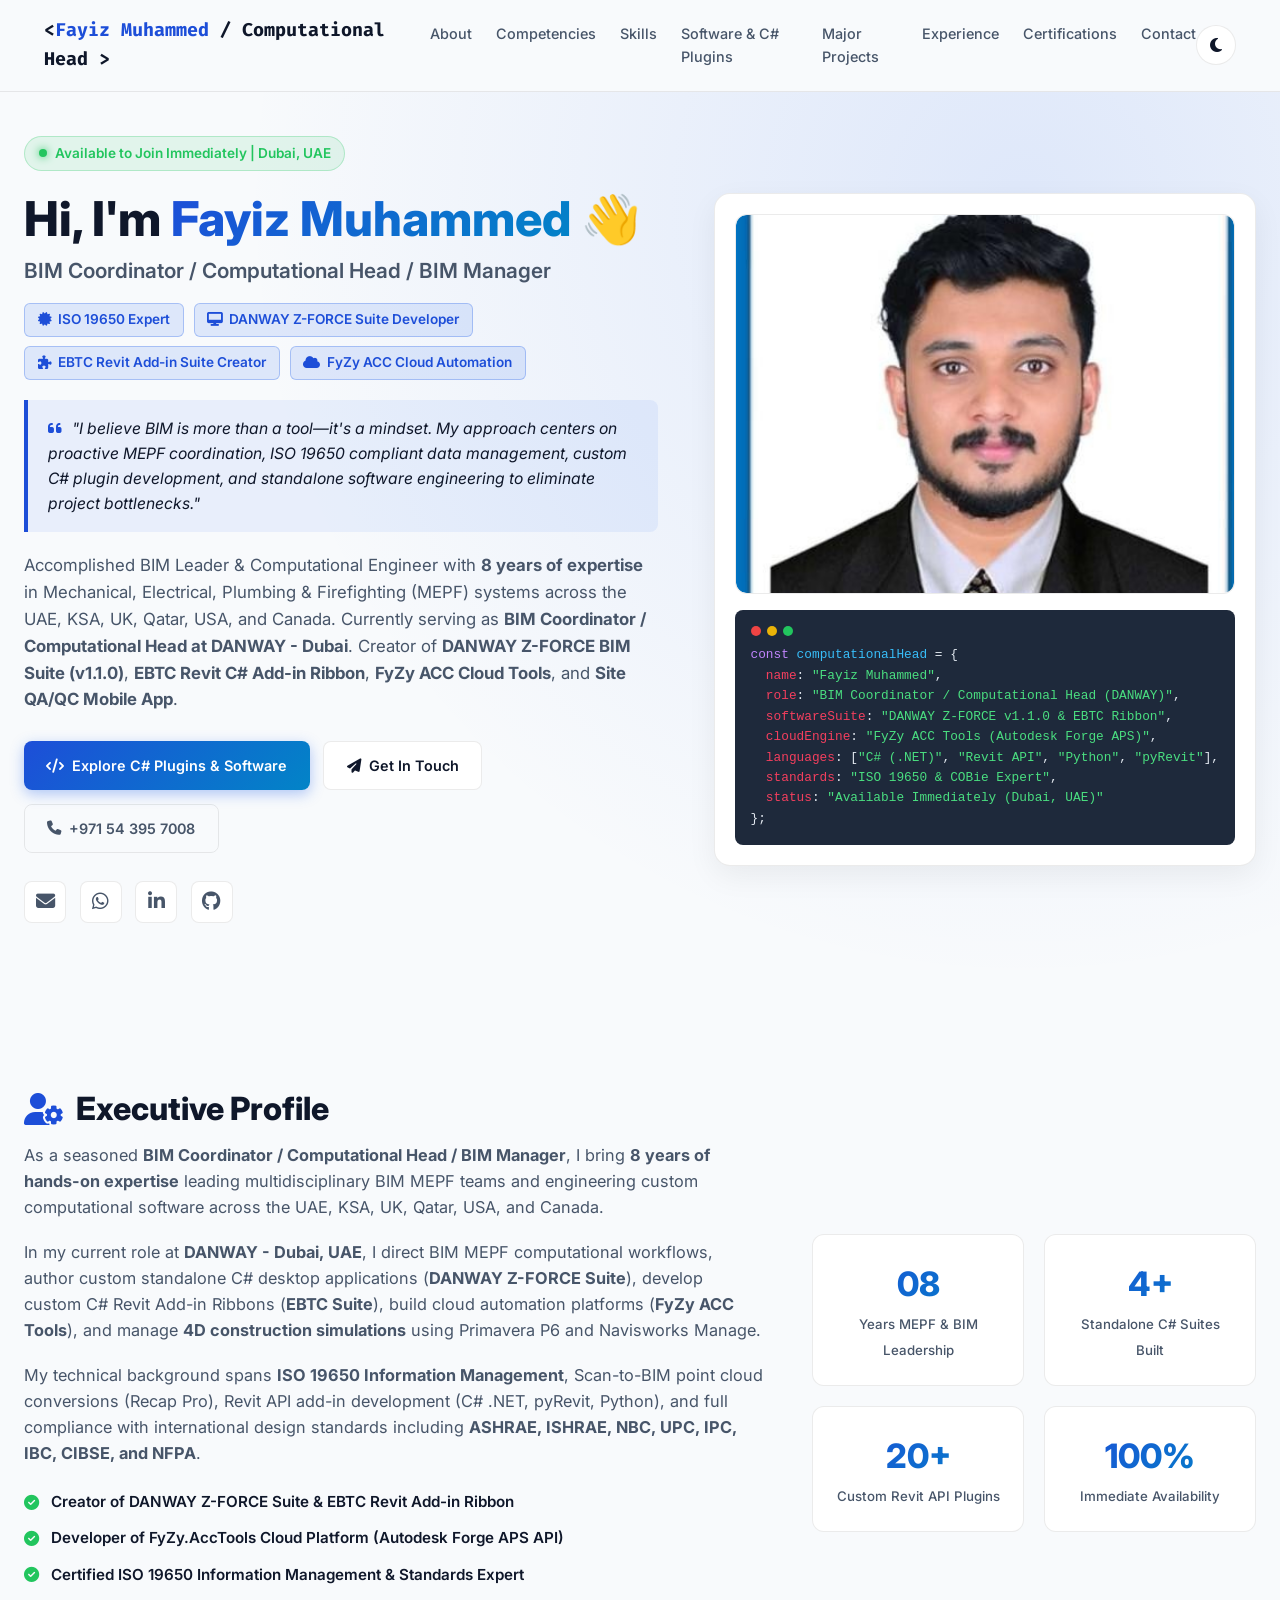
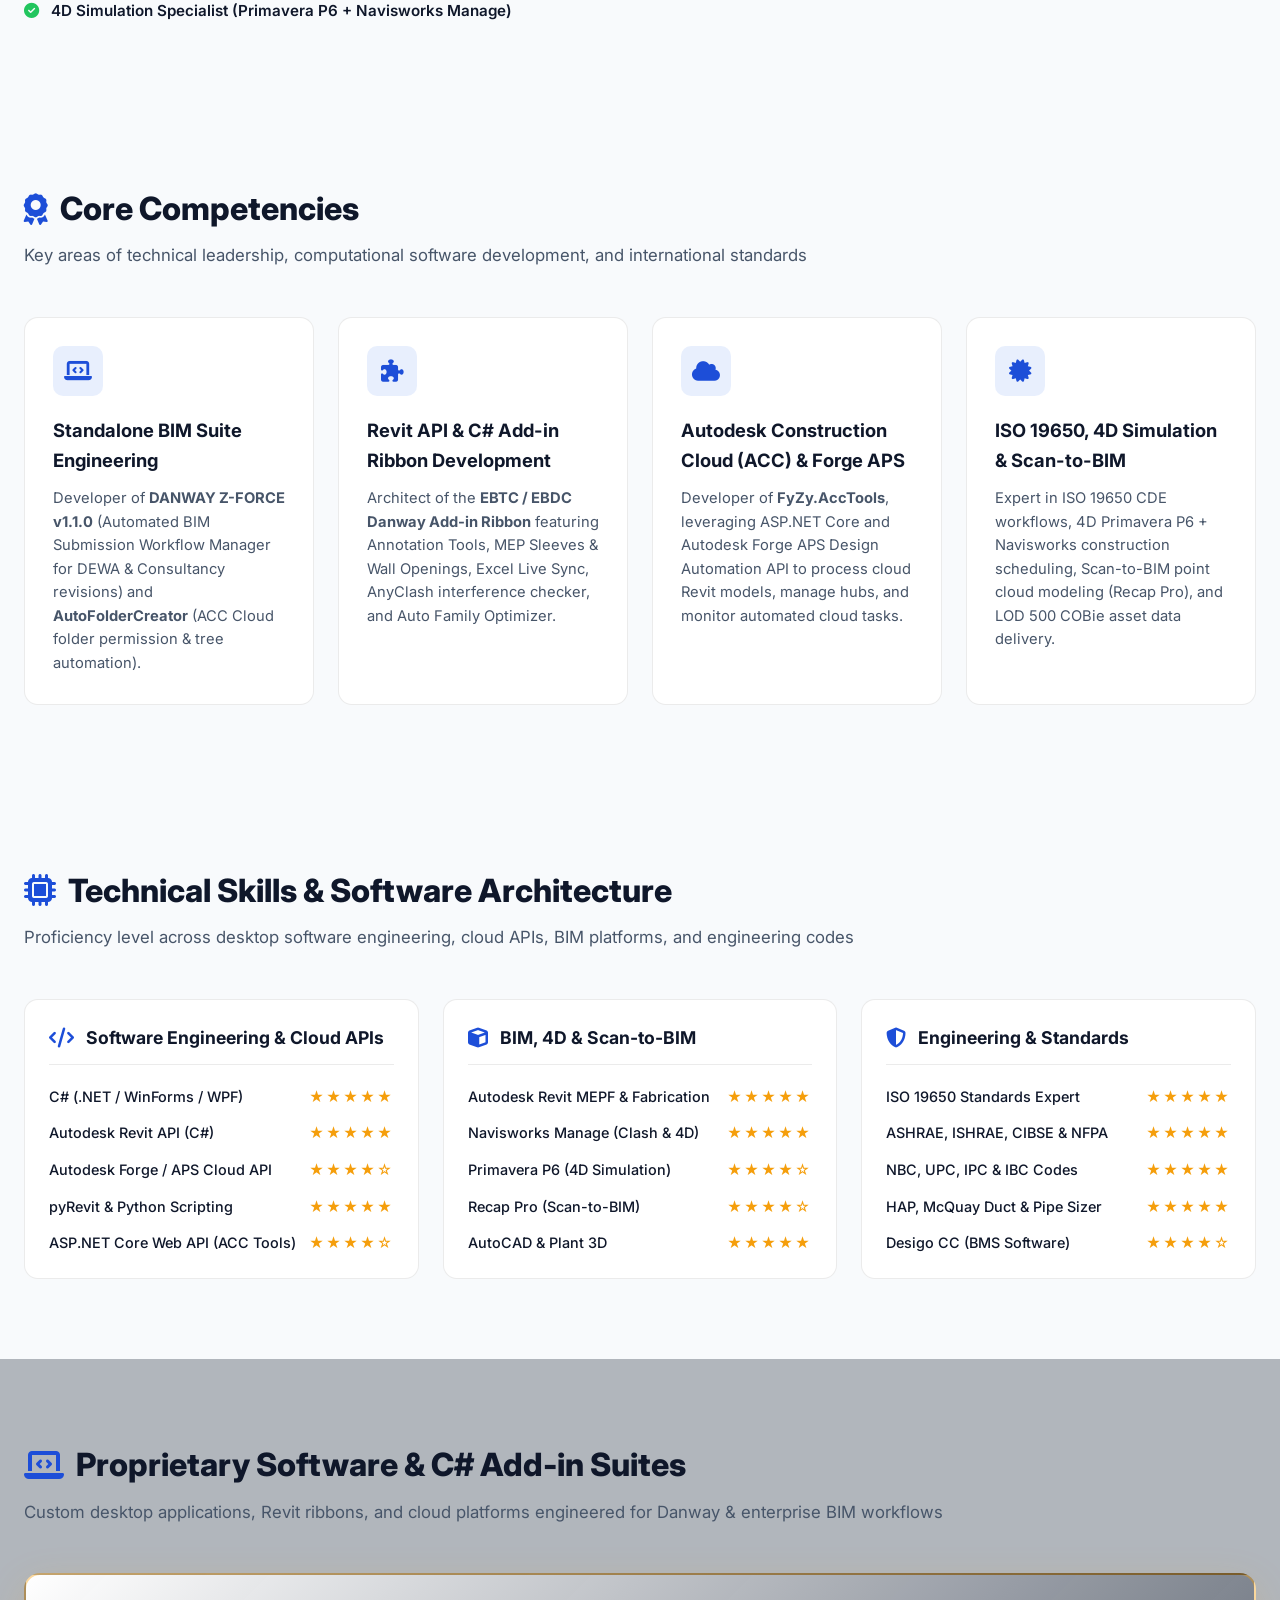
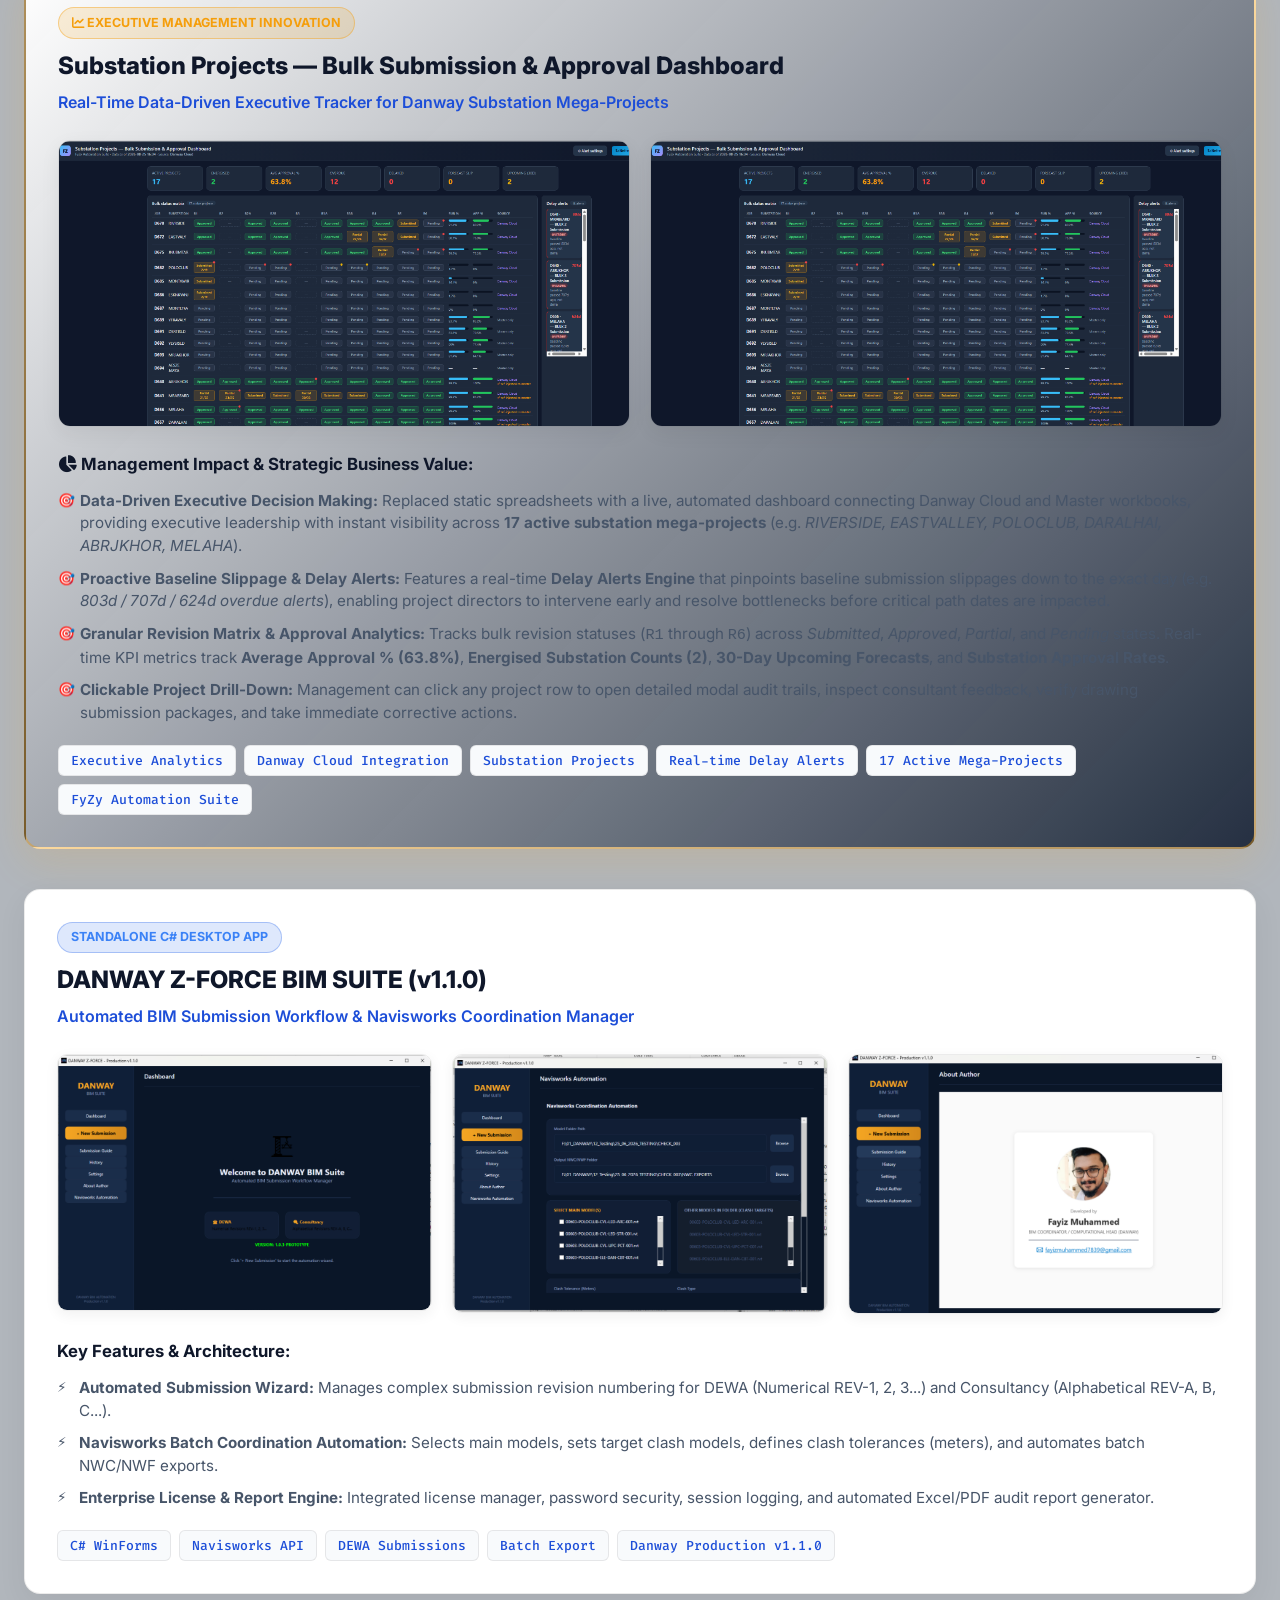
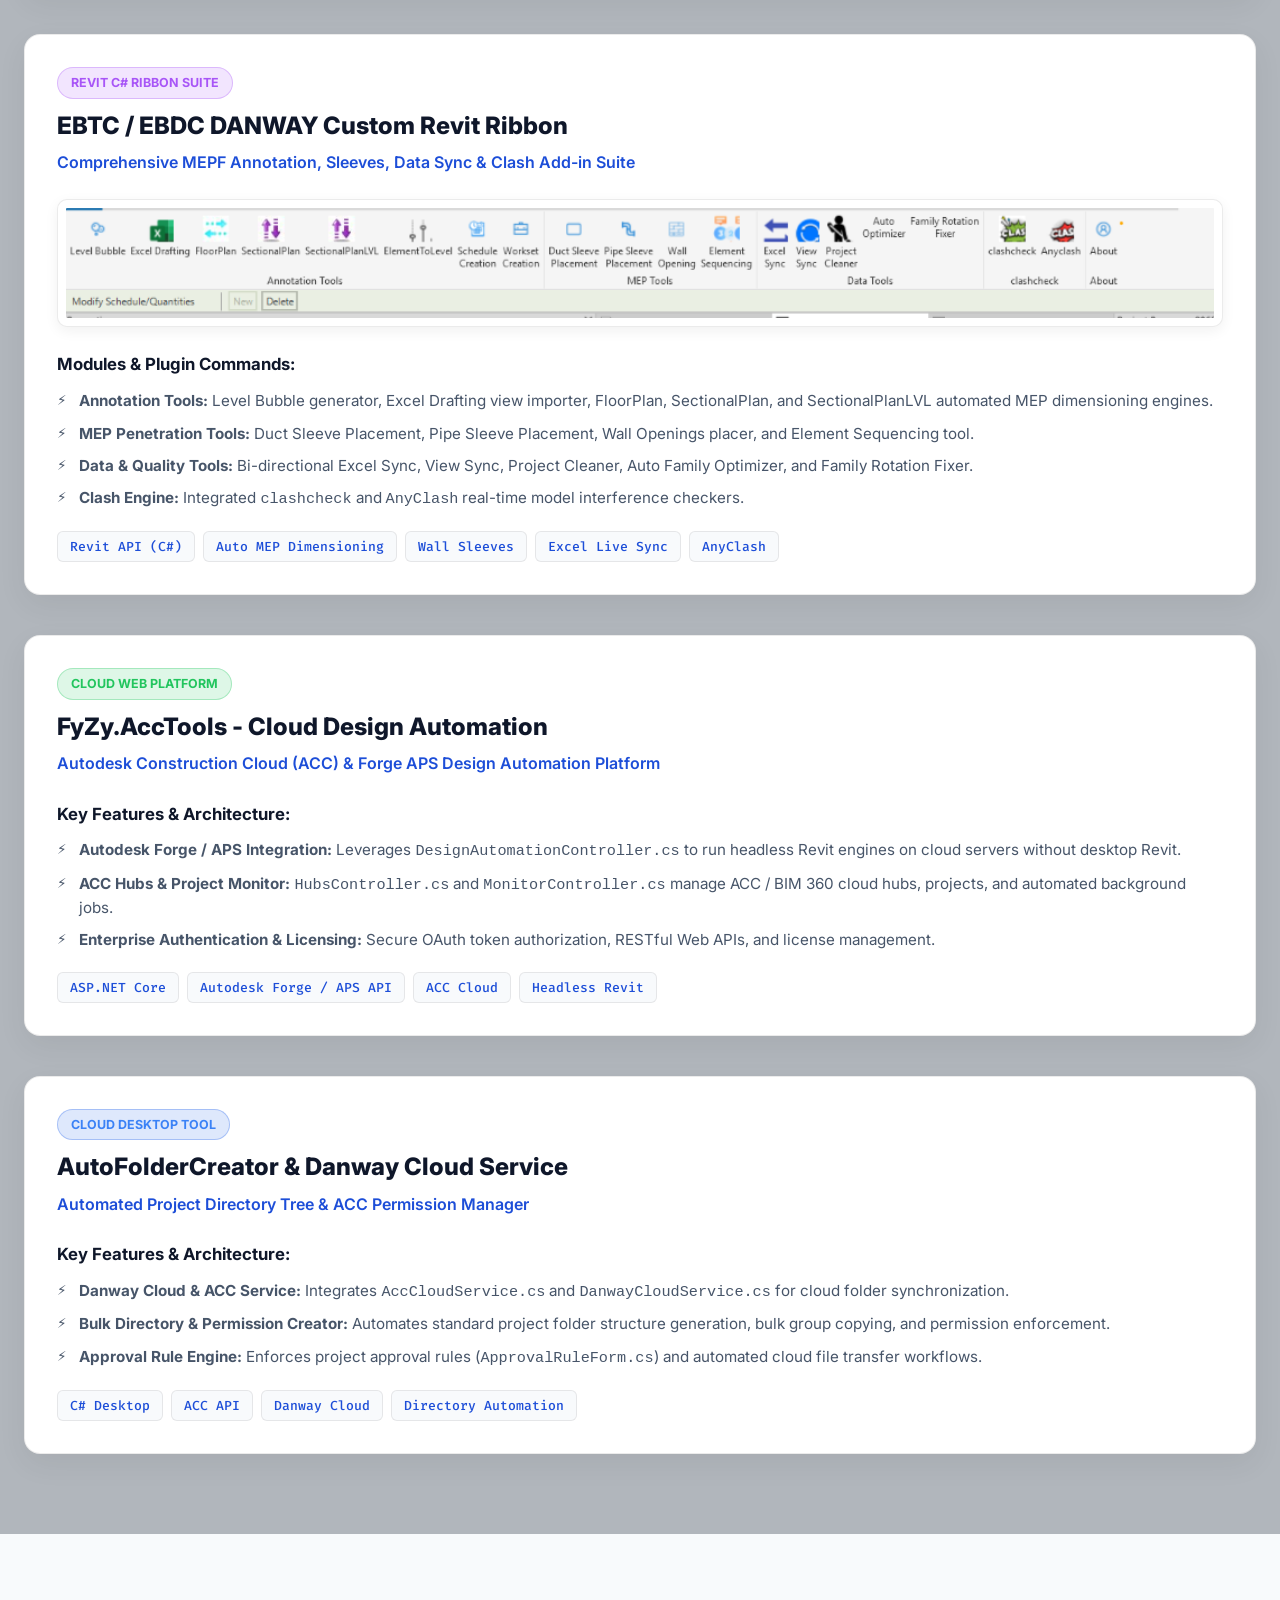
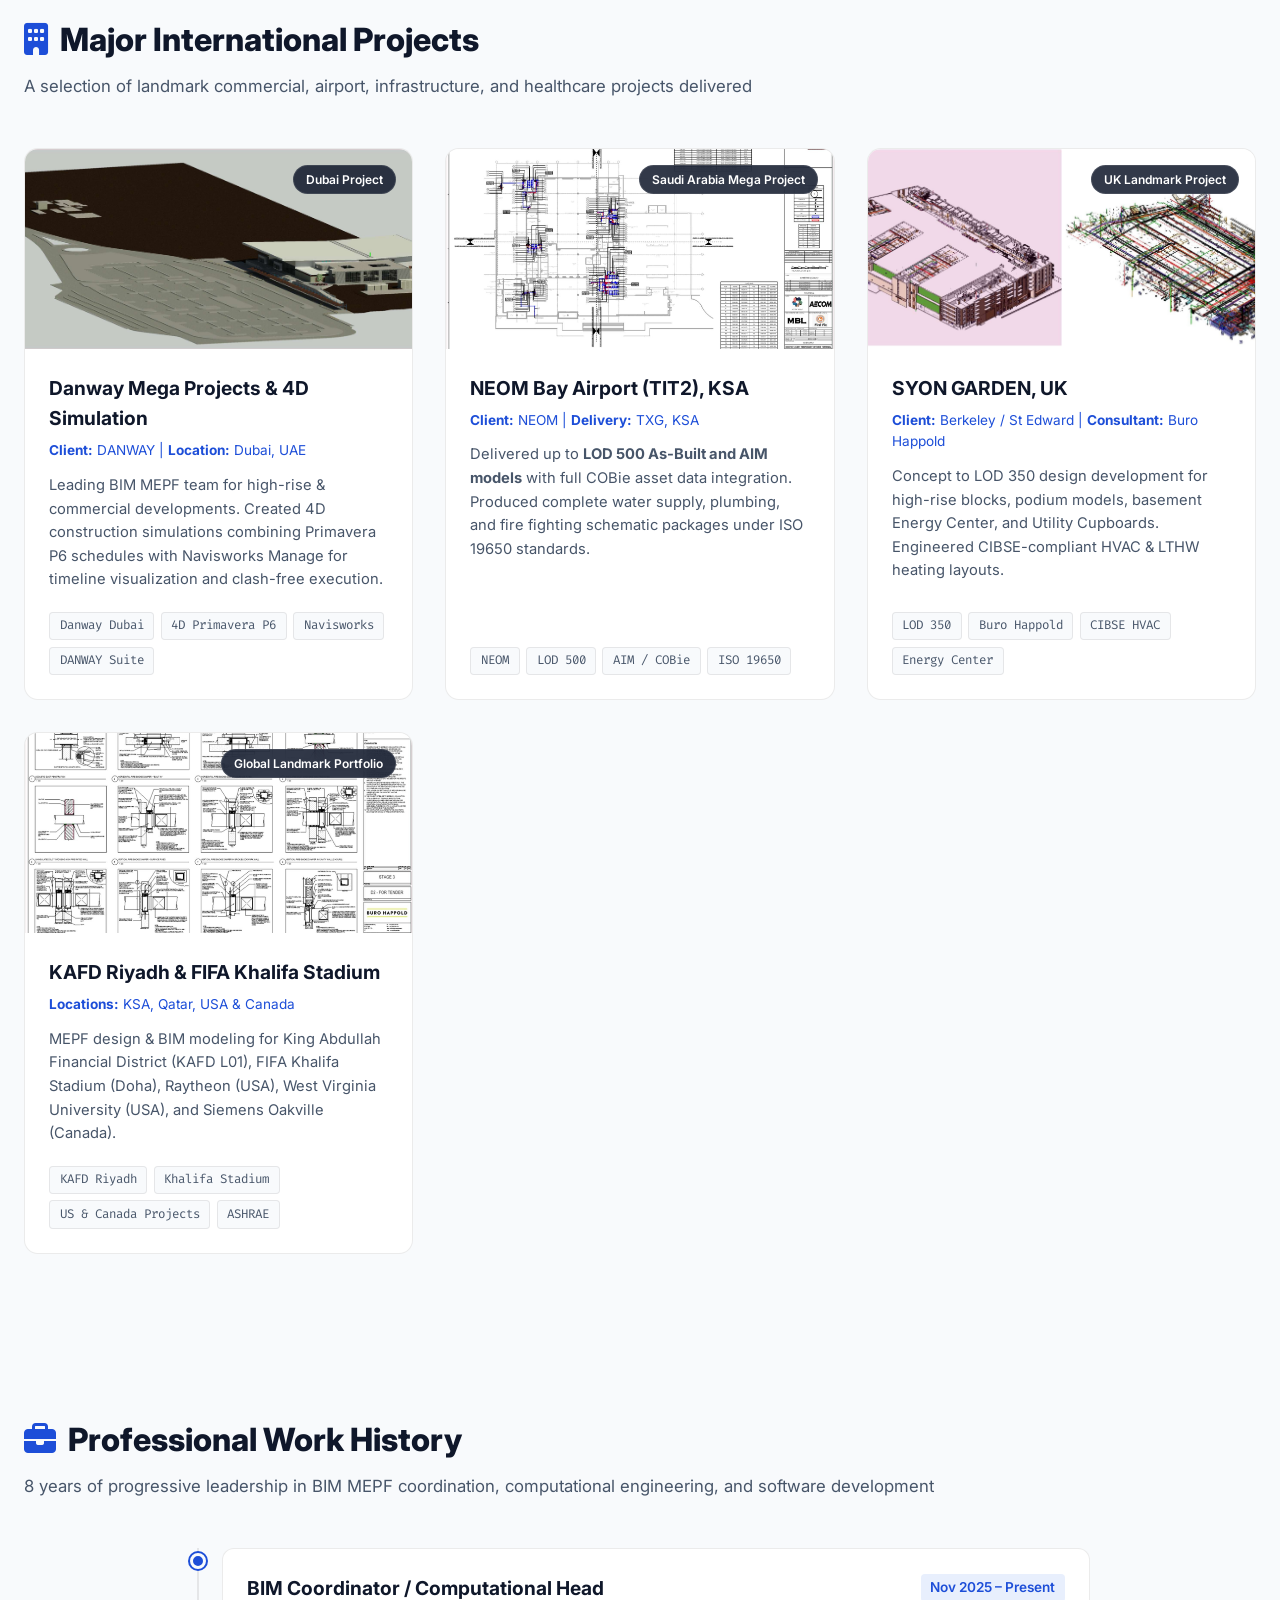
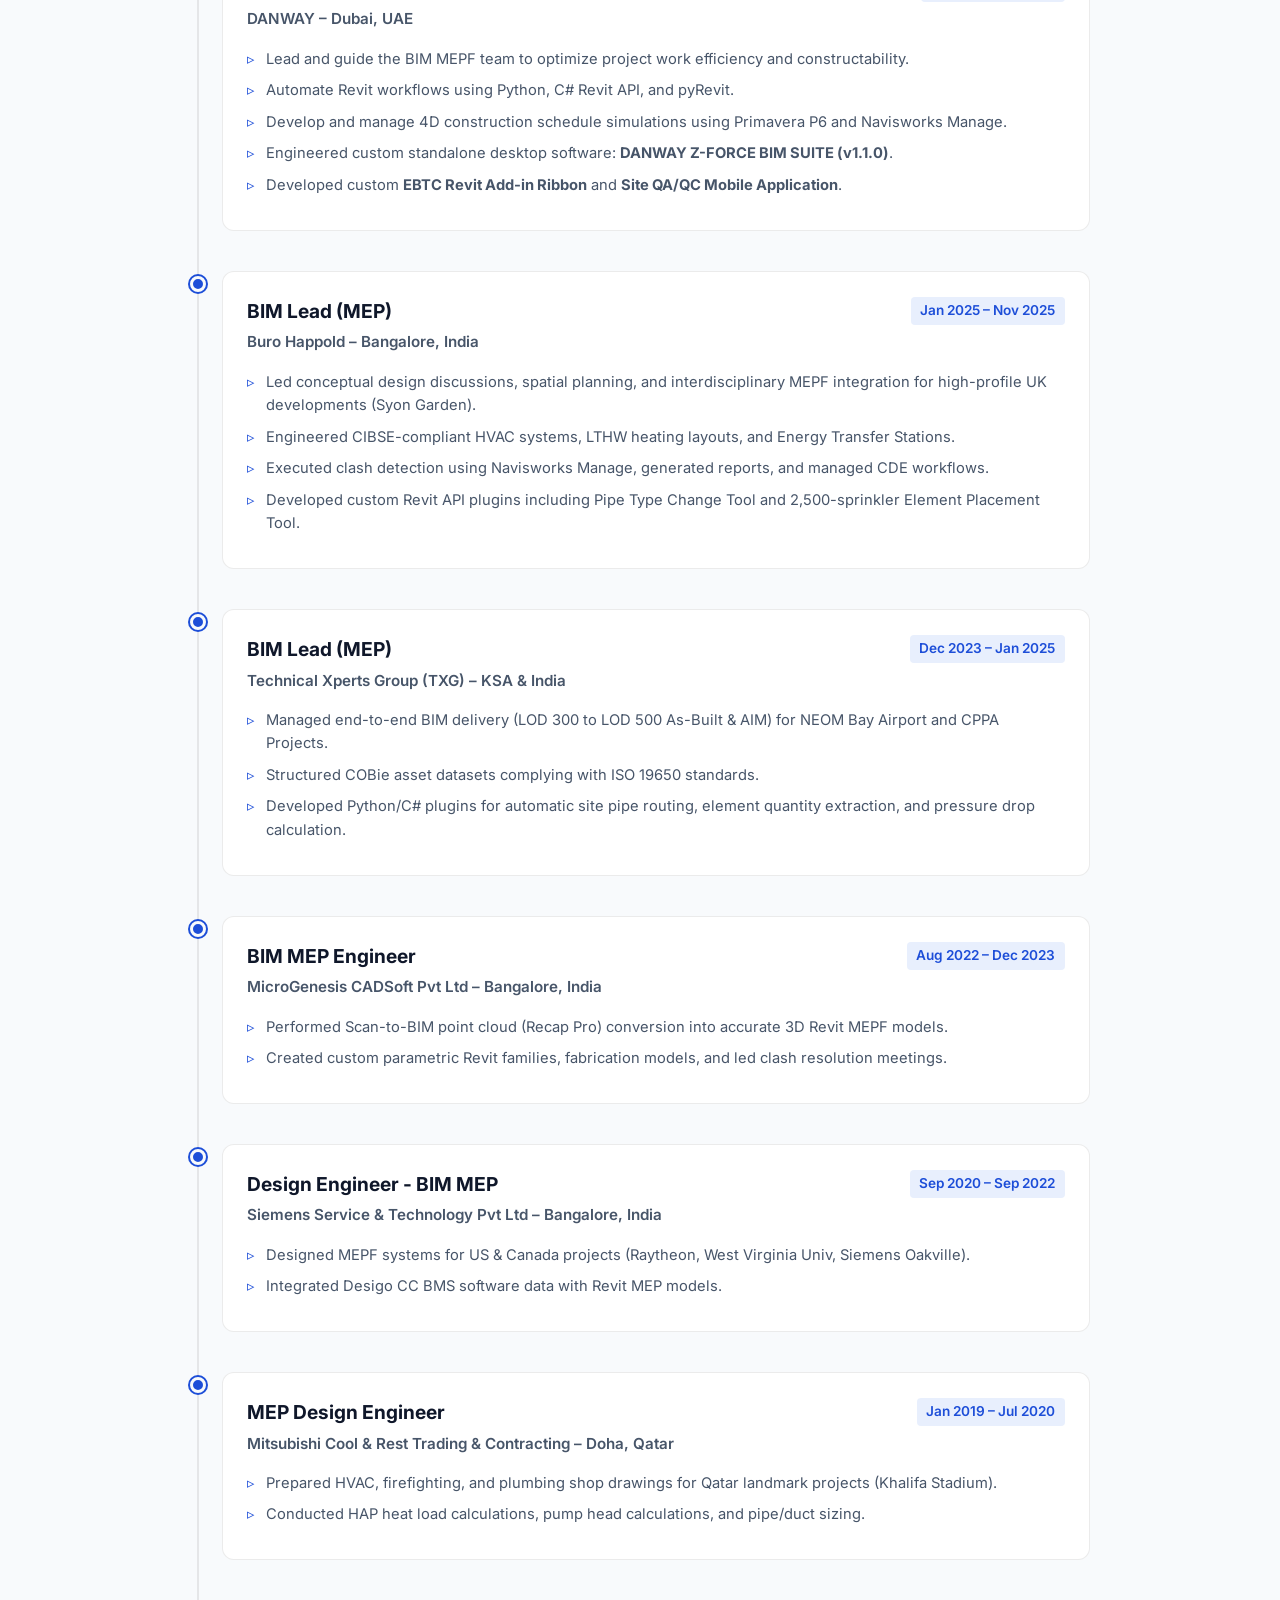
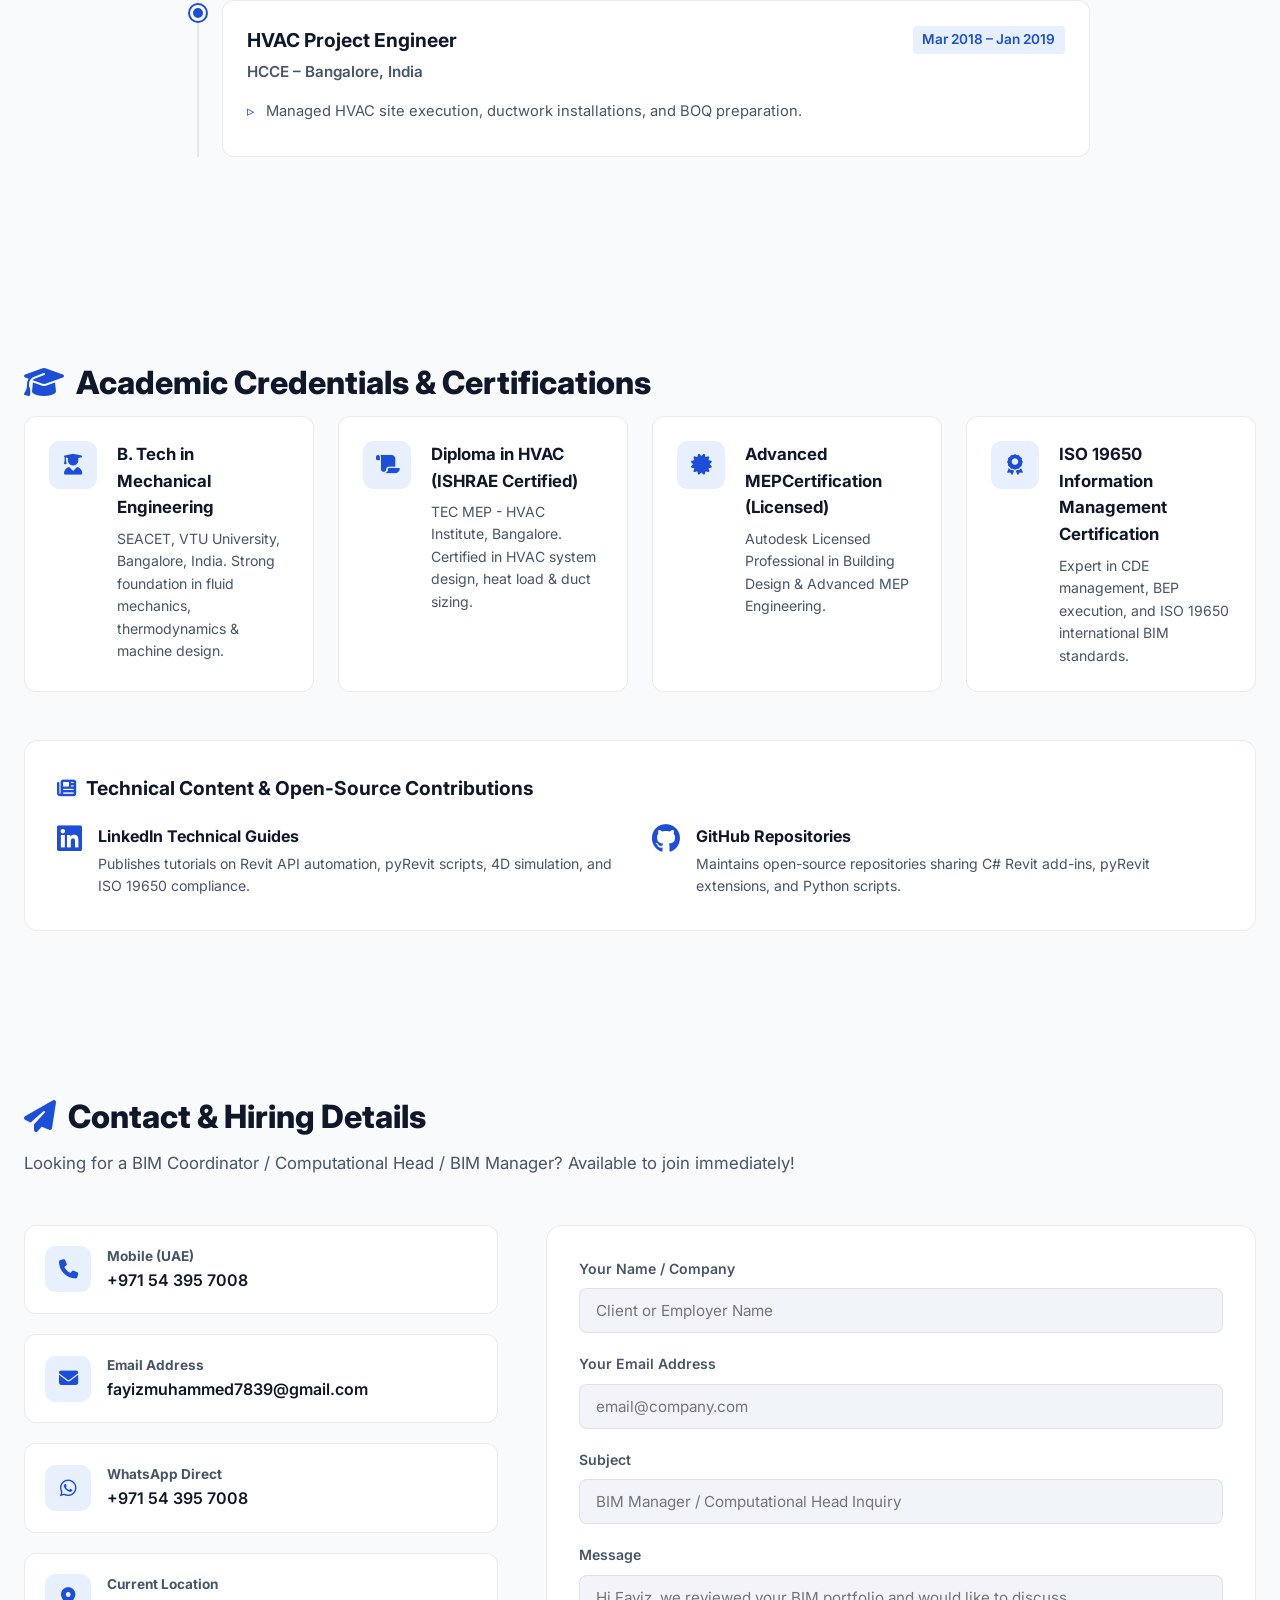
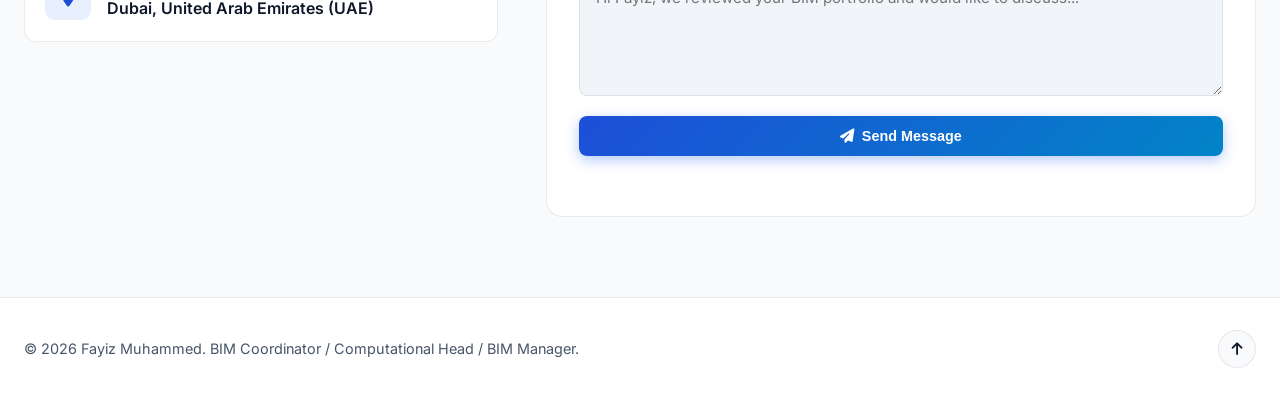
==== commit 5ea567aa: "Add files via upload" ====
--- a/web/index.html
+++ b/web/index.html
@@ -298,6 +298,36 @@
 
             <div class="software-showcase-grid">
                 
+                <!-- System 0 (Executive Spotlight): SUBSTATION PROJECTS BULK TRACKER DASHBOARD -->
+                <div class="software-card spotlight-card">
+                    <div class="software-header">
+                        <span class="software-tag executive"><i class="fa-solid fa-chart-line"></i> Executive Management Innovation</span>
+                        <h3>Substation Projects — Bulk Submission & Approval Dashboard</h3>
+                        <p class="software-subtitle">Real-Time Data-Driven Executive Tracker for Danway Substation Mega-Projects</p>
+                    </div>
+                    <div class="software-preview-spotlight">
+                        <img src="images/substation_bulk_dashboard.png" alt="Substation Projects Bulk Dashboard Overview" class="software-img spotlight-img">
+                        <img src="images/substation_bulk_dashboard_full.png" alt="Substation Projects Bulk Dashboard Detailed Matrix" class="software-img spotlight-img">
+                    </div>
+                    <div class="software-details">
+                        <h4><i class="fa-solid fa-chart-pie"></i> Management Impact & Strategic Business Value:</h4>
+                        <ul class="software-feature-list executive-impact">
+                            <li><strong>Data-Driven Executive Decision Making:</strong> Replaced static spreadsheets with a live, automated dashboard connecting Danway Cloud and Master workbooks, providing executive leadership with instant visibility across <strong>17 active substation mega-projects</strong> (e.g. <em>RIVERSIDE, EASTVALLEY, POLOCLUB, DARALHAI, ABRJKHOR, MELAHA</em>).</li>
+                            <li><strong>Proactive Baseline Slippage & Delay Alerts:</strong> Features a real-time <strong>Delay Alerts Engine</strong> that pinpoints baseline submission slippages down to the exact day (e.g. <em>803d / 707d / 624d overdue alerts</em>), enabling project directors to intervene early and resolve bottlenecks before critical path dates are impacted.</li>
+                            <li><strong>Granular Revision Matrix & Approval Analytics:</strong> Tracks bulk revision statuses (<code>R1</code> through <code>R6</code>) across <em>Submitted</em>, <em>Approved</em>, <em>Partial</em>, and <em>Pending</em> states. Real-time KPI metrics track <strong>Average Approval % (63.8%)</strong>, <strong>Energised Substation Counts (2)</strong>, <strong>30-Day Upcoming Forecasts</strong>, and <strong>Substation Approval Rates</strong>.</li>
+                            <li><strong>Clickable Project Drill-Down:</strong> Management can click any project row to open detailed modal audit trails, inspect consultant feedback, verify drawing submission packages, and take immediate corrective actions.</li>
+                        </ul>
+                        <div class="software-tech-tags">
+                            <span>Executive Analytics</span>
+                            <span>Danway Cloud Integration</span>
+                            <span>Substation Projects</span>
+                            <span>Real-time Delay Alerts</span>
+                            <span>17 Active Mega-Projects</span>
+                            <span>FyZy Automation Suite</span>
+                        </div>
+                    </div>
+                </div>
+
                 <!-- System 1: DANWAY Z-FORCE BIM SUITE -->
                 <div class="software-card">
                     <div class="software-header">
--- a/web/styles.css
+++ b/web/styles.css
@@ -636,6 +636,17 @@
     box-shadow: 0 10px 30px var(--shadow-color);
 }
 
+.software-card.spotlight-card {
+    border: 2px solid rgba(245, 158, 11, 0.4);
+    background: linear-gradient(135deg, var(--bg-secondary) 0%, rgba(30, 41, 59, 0.95) 100%);
+    box-shadow: 0 12px 40px rgba(245, 158, 11, 0.15);
+}
+
+.software-card.spotlight-card:hover {
+    border-color: #f59e0b;
+    box-shadow: 0 16px 50px rgba(245, 158, 11, 0.25);
+}
+
 .software-card:hover {
     border-color: var(--accent-color);
     transform: translateY(-4px);
@@ -655,6 +666,12 @@
     text-transform: uppercase;
 }
 
+.software-tag.executive {
+    background: rgba(245, 158, 11, 0.15);
+    color: #f59e0b;
+    border: 1px solid rgba(245, 158, 11, 0.4);
+}
+
 .software-tag.desktop {
     background: rgba(37, 99, 235, 0.15);
     color: #3b82f6;
@@ -671,6 +688,33 @@
     background: rgba(34, 197, 94, 0.15);
     color: #22c55e;
     border: 1px solid rgba(34, 197, 94, 0.3);
+}
+
+.software-preview-spotlight {
+    display: grid;
+    grid-template-columns: repeat(auto-fit, minmax(320px, 1fr));
+    gap: 1.25rem;
+    width: 100%;
+    margin-bottom: 1.5rem;
+}
+
+.software-img.spotlight-img {
+    width: 100%;
+    max-height: 420px;
+    object-fit: cover;
+    object-position: top center;
+    border-radius: 12px;
+    border: 1px solid var(--border-color);
+    box-shadow: 0 6px 20px var(--shadow-color);
+    transition: transform 0.4s ease;
+}
+
+.software-img.spotlight-img:hover {
+    transform: scale(1.02);
+}
+
+.software-feature-list.executive-impact li::before {
+    content: '🎯';
 }
 
 .software-header h3 {
